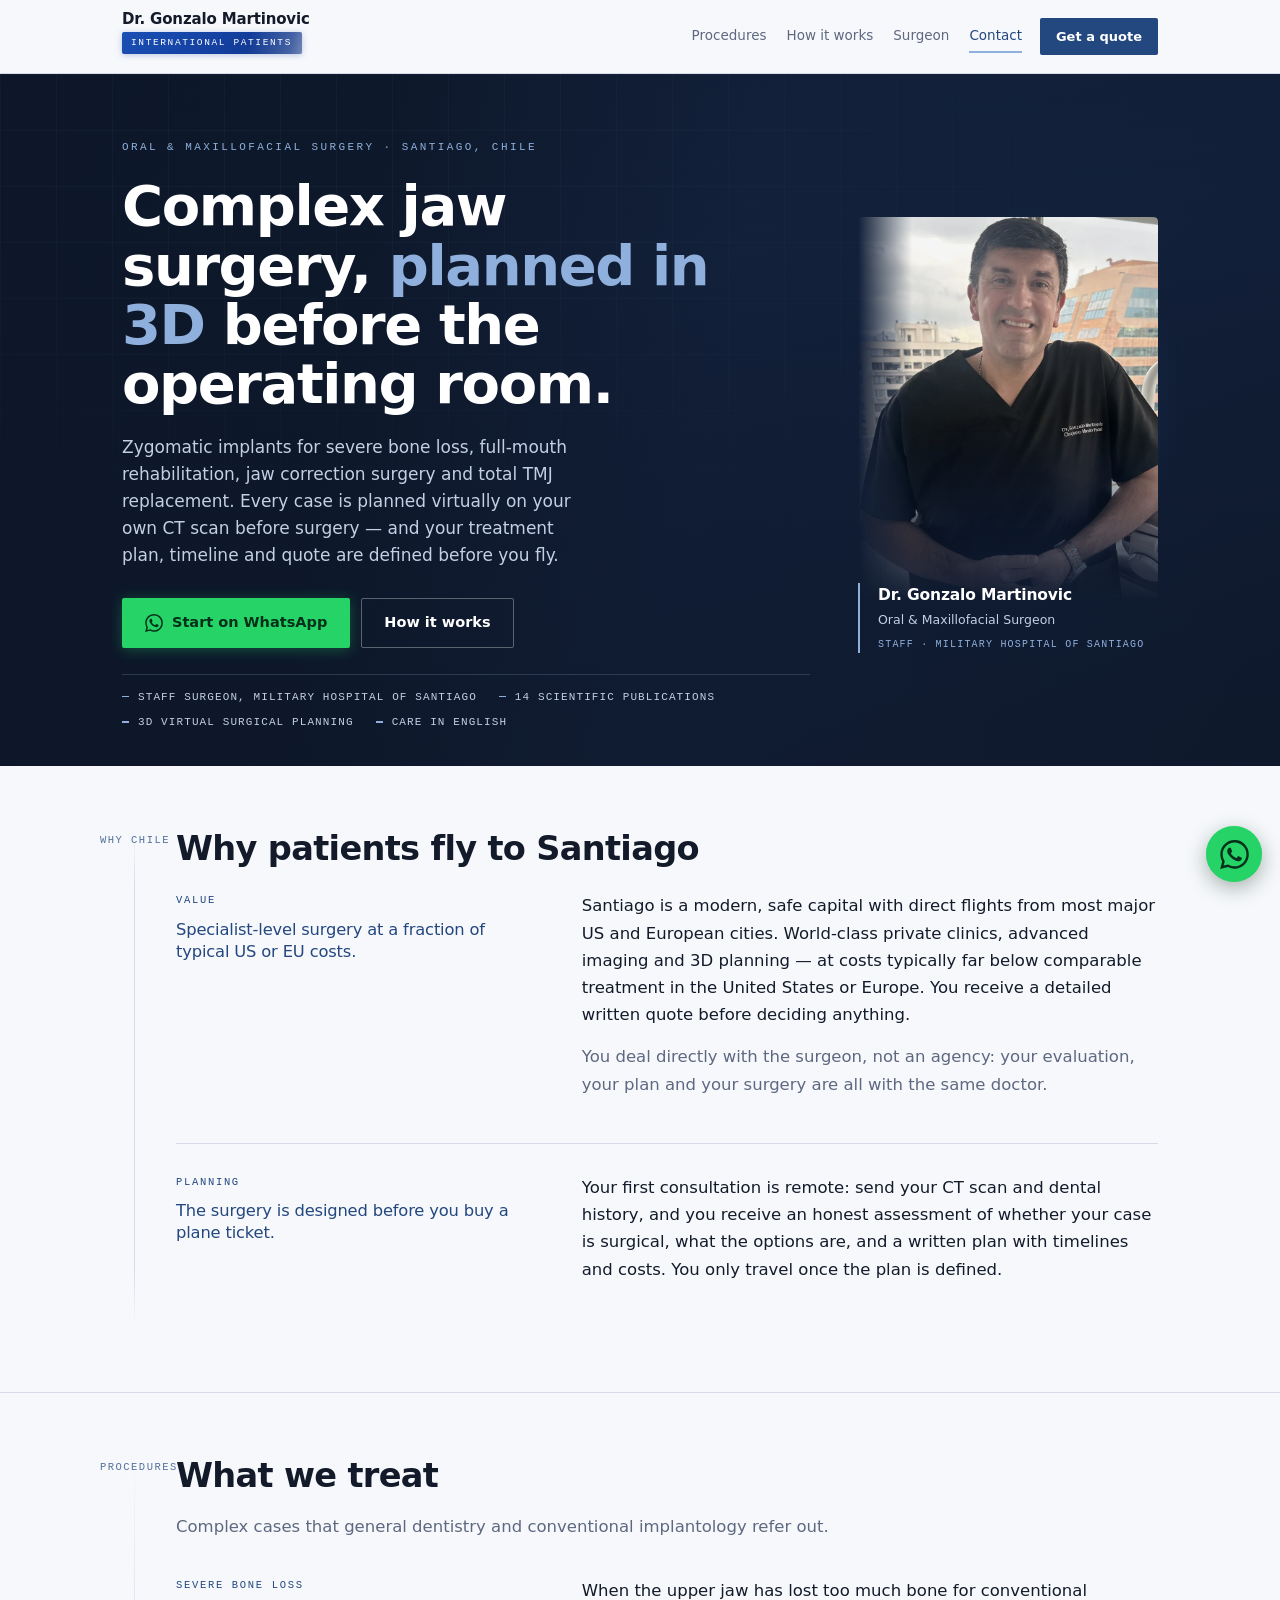
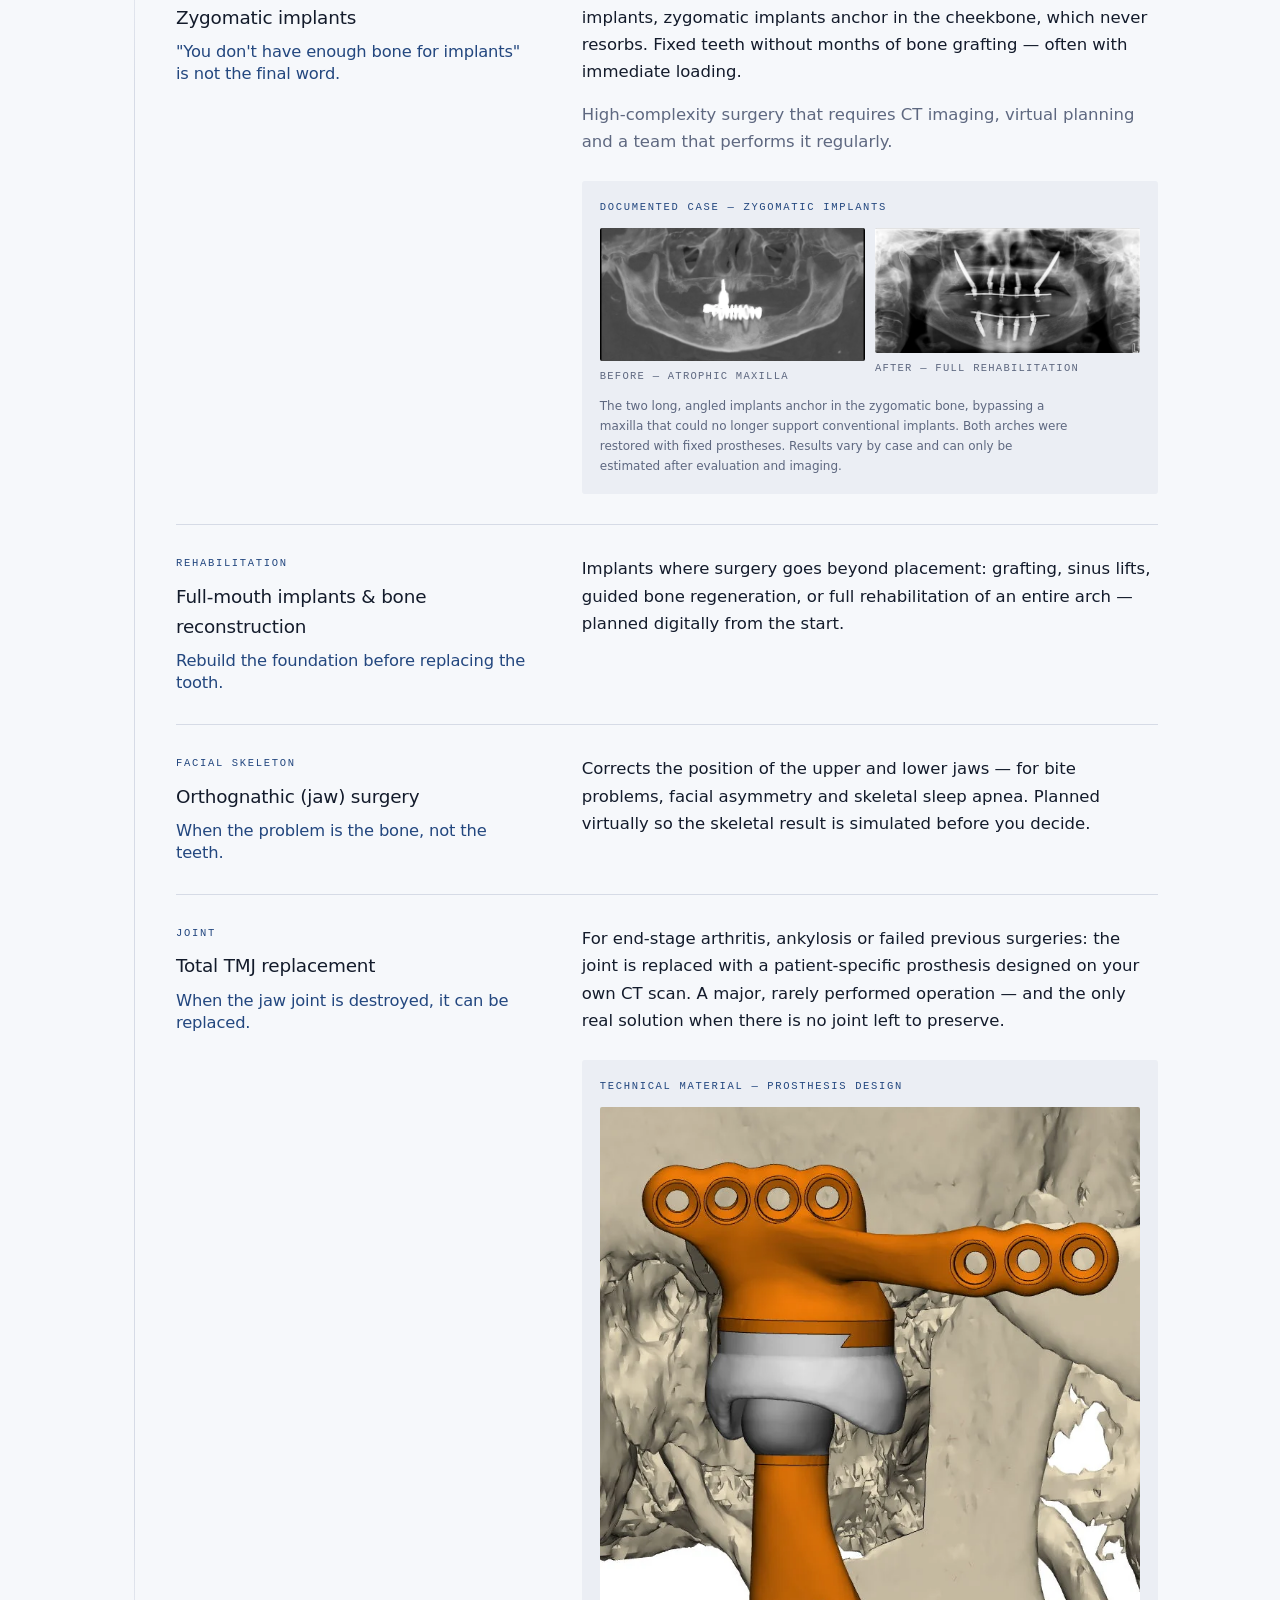
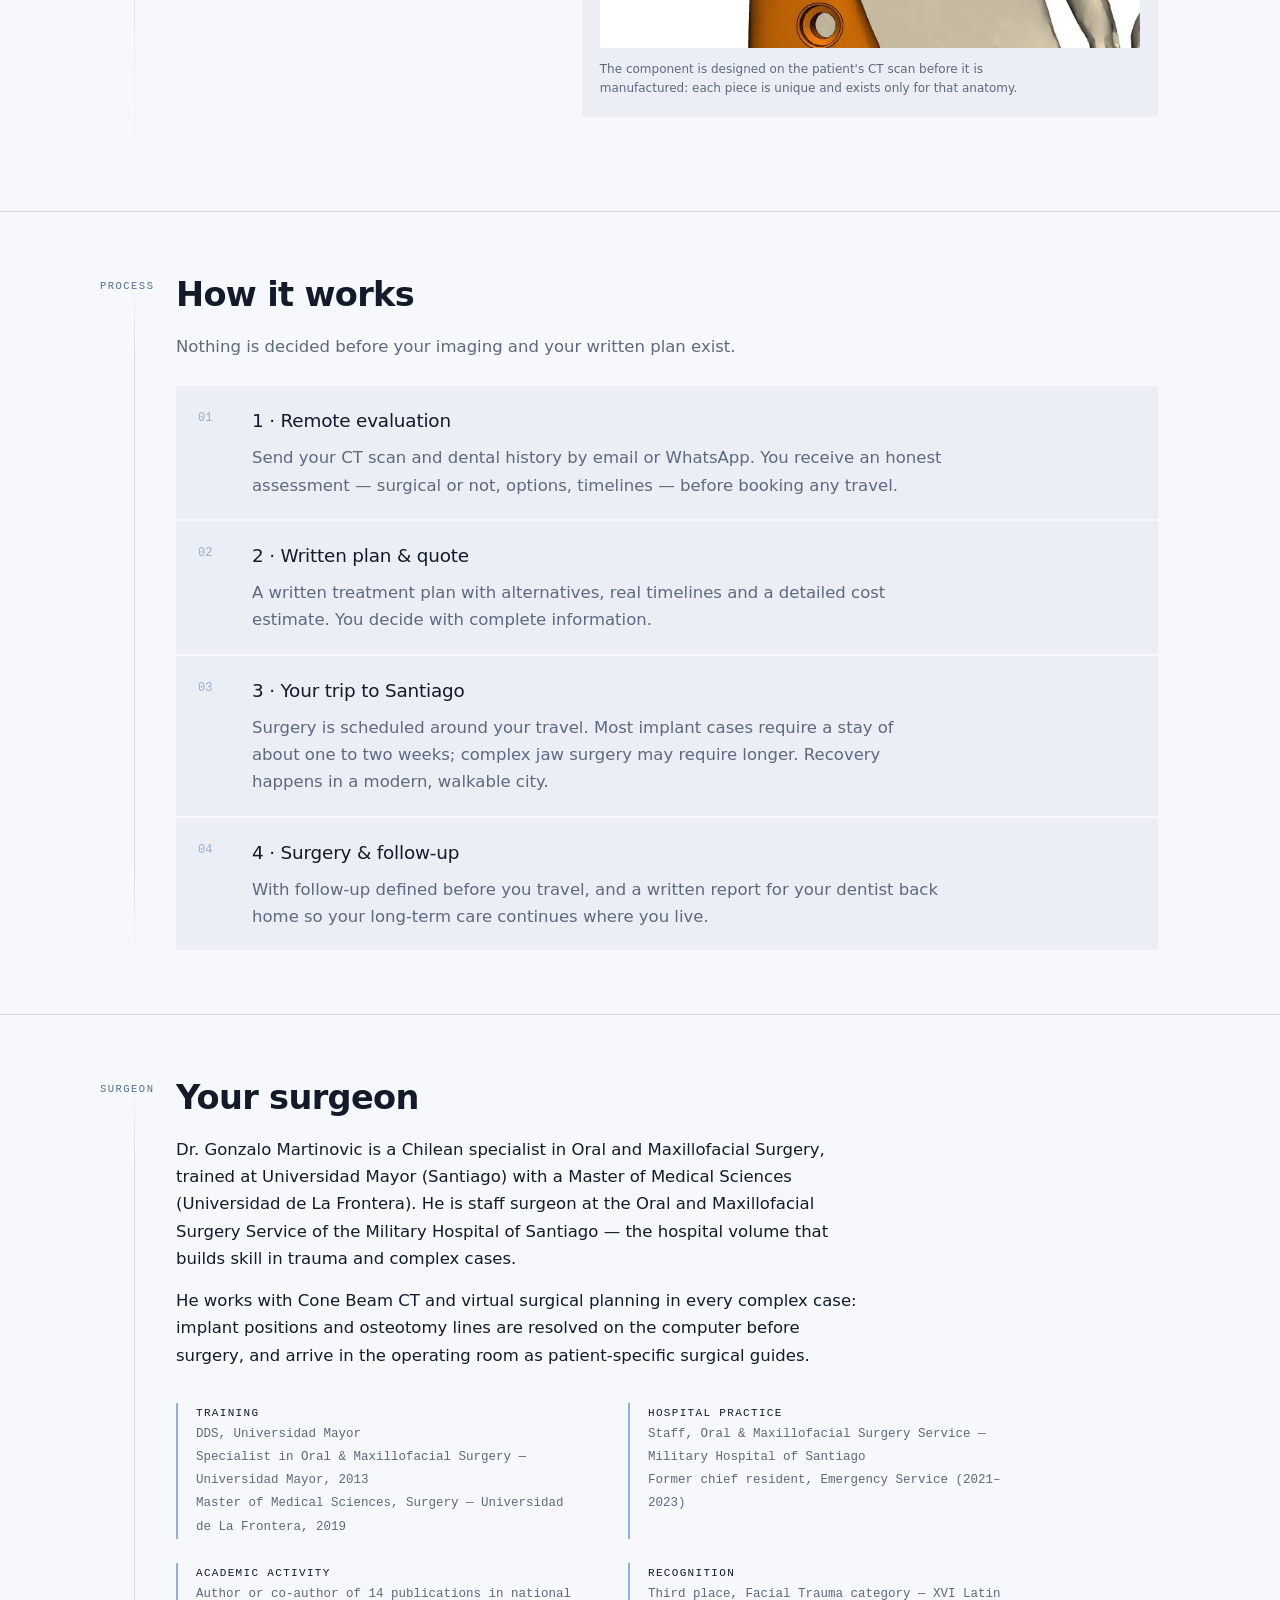
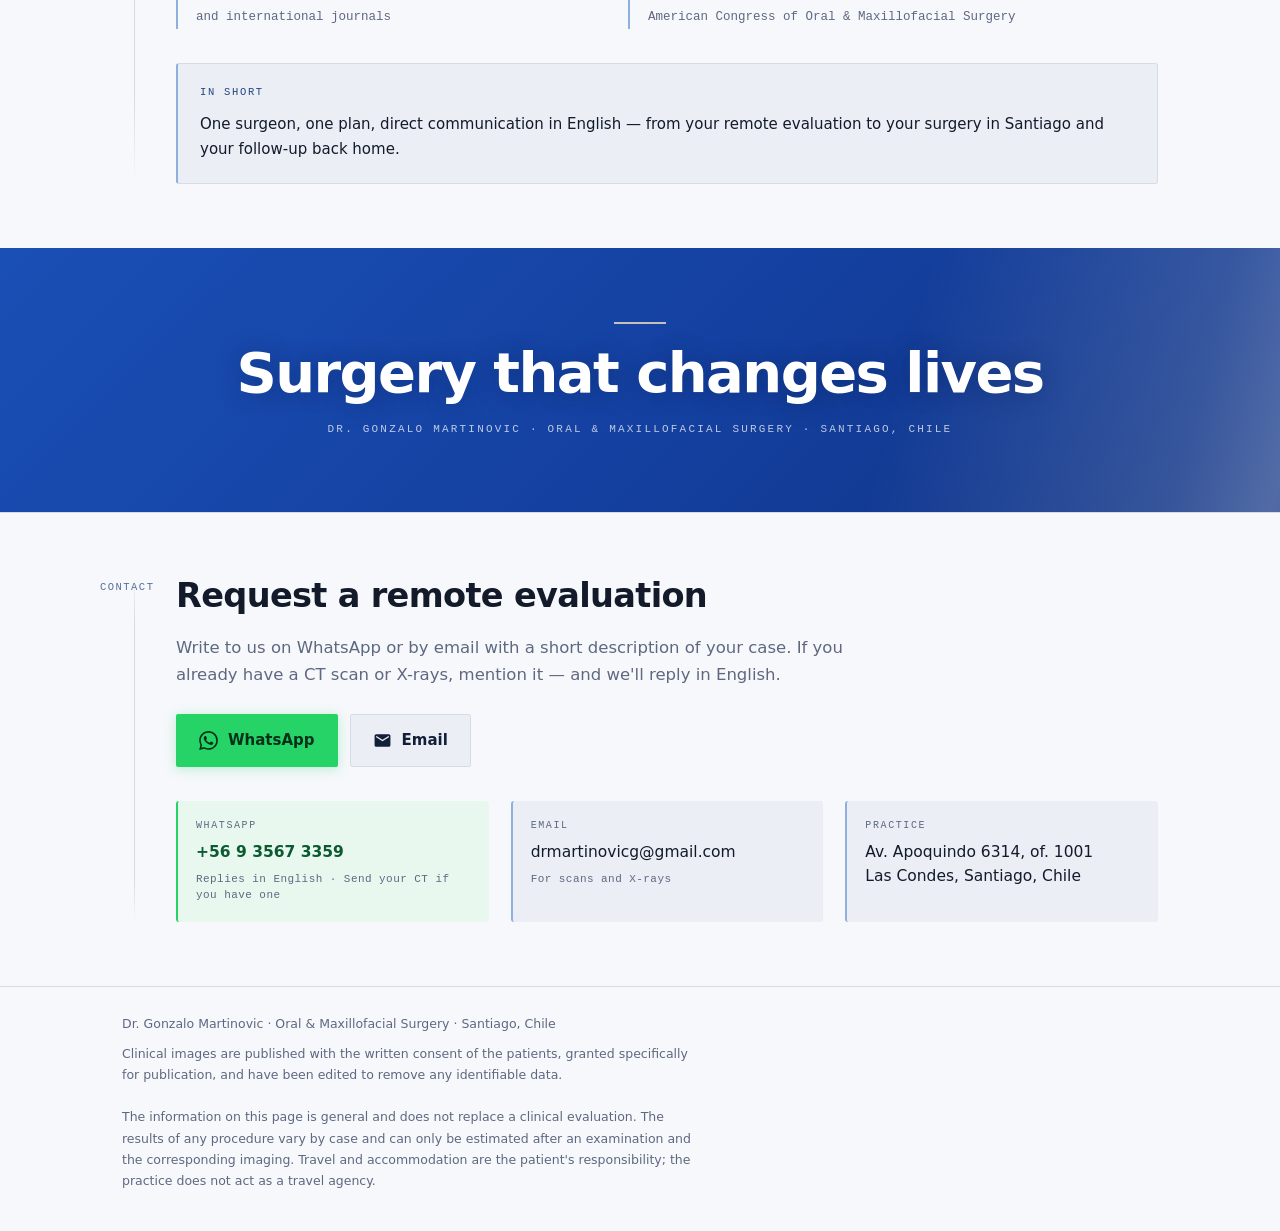
==== en/index.html @ 03c3b099 "Landing en inglés para pacientes internacionales: /en/ (turismo odontológico)" ====
<!DOCTYPE html>
<html lang="en">
<head>
<meta charset="utf-8">
<meta name="viewport" content="width=device-width, initial-scale=1, viewport-fit=cover">
<link rel="canonical" href="https://drmartinovic.cl/en/">
<link rel="alternate" hreflang="es" href="https://drmartinovic.cl/">
<link rel="alternate" hreflang="en" href="https://drmartinovic.cl/en/">
<title>Dr. Gonzalo Martinovic — Maxillofacial Surgery for International Patients | Santiago, Chile</title>
<meta name="description" content="Zygomatic implants, full-mouth rehabilitation, orthognathic surgery and TMJ replacement in Santiago, Chile. 3D virtual surgical planning, English-speaking care, written quote before you travel.">
<meta property="og:type" content="website">
<meta property="og:url" content="https://drmartinovic.cl/en/">
<meta property="og:title" content="Maxillofacial Surgery in Santiago, Chile — for International Patients">
<meta property="og:description" content="Zygomatic implants and complex jaw surgery, planned in 3D before the operating room. Remote evaluation before you travel.">
<meta property="og:image" content="https://drmartinovic.cl/retrato-v3.webp">
<meta name="theme-color" content="#121F38">
<link rel="preload" as="font" type="font/woff2" href="/fonts/IBMPlexSans-400.woff2" crossorigin>
<link rel="preload" as="font" type="font/woff2" href="/fonts/SpaceGrotesk-700.woff2" crossorigin>
<link rel="stylesheet" href="/fonts/fonts.css">
<link rel="preload" as="image" href="/retrato-hero.webp" fetchpriority="high"><style>
:root{
  --profundo:#121F38;
  --azul:#23477F;
  --acero:#8FB0DC;
  --hueso:#D8CFC0;
  --radiografia:#EBEEF4;
  --papel:#F6F8FB;
  --tinta:#131B2B;
  --gris:#5E6880;
  --linea:#D6DBE6;

  --display:'Space Grotesk',system-ui,sans-serif;
  --texto:'IBM Plex Sans',system-ui,sans-serif;
  --dato:'IBM Plex Mono',ui-monospace,monospace;

  --rail:76px;
}

*{box-sizing:border-box}
html,body{overflow-x:hidden;max-width:100%}
html{scroll-behavior:smooth}
body{
  margin:0;background:var(--papel);color:var(--tinta);
  font-family:var(--texto);font-size:16.5px;line-height:1.65;
  -webkit-font-smoothing:antialiased;
}
a{color:inherit}
img,svg{display:block;max-width:100%}

.envoltura{max-width:1080px;margin:0 auto;padding:0 22px}

/* destinos de ancla: que la barra sticky no tape los títulos */
section[id],article[id]{scroll-margin-top:78px}

/* enlace para saltar al contenido (teclado y lectores de pantalla) */
.salta{
  position:absolute;left:16px;top:-60px;z-index:100;
  background:var(--profundo);color:#fff;text-decoration:none;
  font-size:13.5px;font-weight:600;padding:10px 18px;border-radius:2px;
  transition:top .15s ease;
}
.salta:focus{top:12px}

/* ---------- riel de medición: la regla del corte tomográfico ---------- */
.riel{position:relative;padding-left:var(--rail)}
.riel::before{
  content:"";position:absolute;left:34px;top:0;bottom:0;width:1px;
  background:linear-gradient(to bottom,transparent,var(--linea) 12%,var(--linea) 88%,transparent);
}
.marca{
  position:absolute;left:0;top:2px;width:var(--rail);
  font-family:var(--dato);font-size:10.5px;letter-spacing:.14em;
  color:#54719B;text-transform:uppercase;
}
@media(max-width:760px){
  :root{--rail:0px}
  .riel{padding-left:0}
  .riel::before{display:none}
  .envoltura{padding:0 20px}
  .marca{position:static;width:auto;display:block;margin-bottom:10px;color:var(--azul)}
}

/* ---------- navegación ---------- */
.nav{
  position:sticky;top:0;z-index:50;background:rgba(246,248,251,.93);
  backdrop-filter:blur(8px);border-bottom:1px solid var(--linea);
}
.nav-in{display:flex;align-items:center;justify-content:space-between;gap:16px;
  max-width:1080px;margin:0 auto;padding:11px 22px}
.nav-marca{font-family:var(--display);font-weight:700;font-size:15px;letter-spacing:-.01em;line-height:1.15}
.nav-lema{
  display:inline-block;position:relative;overflow:hidden;isolation:isolate;
  font-family:var(--dato);font-size:9.5px;letter-spacing:.17em;font-weight:500;
  text-transform:uppercase;color:#fff;margin-top:4px;
  padding:3px 10px 3px 9px;border-radius:2px;
  background:linear-gradient(135deg,#1A4FB5 0%,#1440A0 55%,#0F3282 100%);
  box-shadow:0 1px 6px rgba(20,64,160,.28);
}
.nav-lema::after{
  content:"";position:absolute;inset:0;pointer-events:none;
  background:linear-gradient(105deg,
    transparent 38%,
    rgba(255,255,255,.22) 47%,
    rgba(255,255,255,.42) 50%,
    rgba(255,255,255,.22) 53%,
    transparent 62%);
  background-size:260% 100%;background-position:180% 0;
  animation:destello 7.5s ease-in-out 1.4s infinite;
}
@media(prefers-reduced-motion:reduce){.nav-lema::after{animation:none;opacity:.3}}
.nav-links{display:flex;gap:20px;font-size:13.5px;color:var(--gris)}
.nav-links a{text-decoration:none;padding:4px 0;border-bottom:2px solid transparent}
.nav-links a:hover{color:var(--azul)}
.nav-links a.activo{color:var(--azul);border-bottom-color:var(--acero);font-weight:500}
.nav-cta{
  display:inline-block;font-size:13px;font-weight:600;text-decoration:none;
  padding:8px 16px;border-radius:2px;background:var(--azul);color:#fff;
  transition:background .15s ease;white-space:nowrap;
}
.nav-cta:hover{background:var(--profundo)}
.nav-derecha{display:flex;align-items:center;gap:18px}
.nav-toggle{
  display:none;align-items:center;justify-content:center;
  width:42px;height:42px;border:1px solid var(--linea);border-radius:3px;
  background:transparent;cursor:pointer;color:var(--tinta);
}
.nav-toggle svg{width:20px;height:20px;stroke:currentColor;stroke-width:2;fill:none;stroke-linecap:round}
.nav-toggle .ico-cerrar{display:none}
.nav-toggle[aria-expanded="true"] .ico-abrir{display:none}
.nav-toggle[aria-expanded="true"] .ico-cerrar{display:block}
.nav-movil{
  display:none;flex-direction:column;gap:2px;
  border-top:1px solid var(--linea);background:var(--papel);
  padding:10px 22px 16px;
}
.nav-movil a{
  text-decoration:none;color:var(--tinta);font-size:15px;font-weight:500;
  padding:11px 4px;border-bottom:1px solid var(--linea);
}
.nav-movil a:last-of-type{border-bottom:0}
.nav-movil a:hover{color:var(--azul)}
.nav-movil .nav-cta-movil{
  margin-top:10px;text-align:center;background:#25D366;color:#06301A;
  font-weight:600;padding:12px;border-radius:2px;
}
@media(max-width:760px){
  .nav-links,.nav-cta{display:none}
  .nav-toggle{display:inline-flex}
  .nav-movil.abierto{display:flex}
}

/* ---------- portada ---------- */
.portada{
  position:relative;overflow:hidden;color:#fff;
  background:linear-gradient(168deg,#16294A 0%,#121F38 46%,#0D1729 100%);
}
/* fotografía de pabellón: el trabajo real, al fondo */
.portada-foto{
  position:absolute;inset:0;pointer-events:none;
  background-image:url('pabellon-lampara.webp');
  background-size:cover;background-position:62% 22%;
  opacity:.78;
  -webkit-mask-image:linear-gradient(105deg,transparent 6%,rgba(0,0,0,.55) 34%,#000 62%);
          mask-image:linear-gradient(105deg,transparent 6%,rgba(0,0,0,.55) 34%,#000 62%);
}
/* velo de profundidad: asegura contraste del texto sobre la foto */
.portada-velo{
  position:absolute;inset:0;pointer-events:none;
  background:
    linear-gradient(100deg,#0D1729 0%,rgba(13,23,41,.90) 28%,rgba(18,31,56,.52) 55%,rgba(18,31,56,.18) 100%),
    linear-gradient(to bottom,rgba(13,23,41,.35) 0%,transparent 26%,rgba(13,23,41,.55) 100%);
}
/* retícula de medición: la grilla del corte tomográfico */
.portada::before{
  content:"";position:absolute;inset:0;pointer-events:none;z-index:1;
  background-image:
    linear-gradient(rgba(143,176,220,.05) 1px,transparent 1px),
    linear-gradient(90deg,rgba(143,176,220,.05) 1px,transparent 1px);
  background-size:56px 56px;
  -webkit-mask-image:radial-gradient(115% 85% at 24% 14%,#000 0%,transparent 70%);
          mask-image:radial-gradient(115% 85% at 24% 14%,#000 0%,transparent 70%);
}
@media(max-width:860px){
  .portada-foto{background-position:60% 16%;opacity:.55;
    -webkit-mask-image:linear-gradient(to bottom,transparent 0%,rgba(0,0,0,.6) 42%,#000 100%);
            mask-image:linear-gradient(to bottom,transparent 0%,rgba(0,0,0,.6) 42%,#000 100%)}
  .portada-velo{background:
    linear-gradient(to bottom,#0D1729 0%,rgba(13,23,41,.9) 34%,rgba(18,31,56,.72) 100%)}
  .portada::before{background-size:42px 42px}
}
.portada-in{position:relative;z-index:2;max-width:1080px;margin:0 auto;padding:64px 22px 34px}
@media(max-width:860px){.portada-in{padding:44px 22px 28px}}
.portada-grid{display:grid;grid-template-columns:minmax(0,1fr) 300px;gap:48px;align-items:center}
@media(max-width:860px){.portada-grid{grid-template-columns:1fr;gap:30px}}
.portada h1{max-width:16ch}
.bajada{max-width:50ch}

/* tarjeta del médico en el hero: la confianza va arriba */
.hero-ficha{margin:0;max-width:300px;width:100%;justify-self:end;position:relative}
.hero-ficha::before{
  content:"";position:absolute;inset:-30px -40px -10px -40px;z-index:-1;
  background:radial-gradient(55% 55% at 55% 45%,rgba(35,71,127,.5),transparent 75%);
}
.hero-ficha img{
  width:100%;height:auto;display:block;border-radius:4px 4px 0 0;
  filter:saturate(.88) contrast(1.02) brightness(.96);
  -webkit-mask-image:
    linear-gradient(to bottom,#000 52%,transparent 96%),
    linear-gradient(to right,transparent 0%,#000 18%);
          mask-image:
    linear-gradient(to bottom,#000 52%,transparent 96%),
    linear-gradient(to right,transparent 0%,#000 18%);
  -webkit-mask-composite:source-in;
          mask-composite:intersect;
}
@media(max-width:860px){
  .hero-ficha::before{inset:-20px -20px -8px -20px}
}
.hero-ficha figcaption{
  position:relative;margin-top:-34px;padding:0 4px 0 18px;
  border-left:2px solid var(--acero);
}
.hero-ficha-nombre{font-family:var(--display);font-weight:700;font-size:15.5px;letter-spacing:-.01em}
.hero-ficha-cargo{font-size:12.5px;color:#C3CFE4;margin-top:2px;line-height:1.45}
.hero-ficha-hosp{
  font-family:var(--dato);font-size:10px;letter-spacing:.12em;text-transform:uppercase;
  color:var(--acero);margin-top:8px;line-height:1.6;
}
@media(max-width:860px){
  .hero-ficha{justify-self:start;max-width:250px}
}

/* tira de confianza: credenciales visibles sin scroll */
.confianza{
  display:flex;flex-wrap:wrap;gap:8px 22px;margin:26px 0 0;padding:14px 0 0;
  border-top:1px solid rgba(143,176,220,.22);list-style:none;
}
.confianza li{
  position:relative;padding-left:16px;
  font-family:var(--dato);font-size:11px;letter-spacing:.1em;text-transform:uppercase;
  color:#C3CFE4;line-height:1.6;
}
.confianza li::before{
  content:"";position:absolute;left:0;top:7px;width:7px;height:1.5px;background:var(--acero);
}
@media(max-width:560px){.confianza{gap:6px 18px}.confianza li{font-size:10px}}

.indice{display:grid;grid-template-columns:repeat(3,1fr);gap:10px;margin-top:44px}
.indice a{
  position:relative;display:block;padding:18px 16px 16px;text-decoration:none;
  background:rgba(13,23,41,.42);backdrop-filter:blur(3px);border:1px solid rgba(143,176,220,.2);
  border-radius:3px;overflow:hidden;isolation:isolate;
  color:#C3CFE4;font-size:14px;line-height:1.35;
  transition:transform .16s ease,border-color .16s ease,background .16s ease,color .16s ease;
}
.indice a::before{
  content:"";position:absolute;left:0;top:0;height:2px;width:26px;
  background:var(--acero);transition:width .24s ease;
}
.indice a:hover{
  transform:translateY(-2px);border-color:rgba(143,176,220,.55);
  background:rgba(35,71,127,.42);color:#fff;
  box-shadow:0 6px 22px rgba(8,18,38,.35);
}
.indice a:hover::before{width:100%}
.indice-num{
  display:block;font-family:var(--dato);font-size:10.5px;letter-spacing:.16em;
  color:var(--acero);margin-bottom:26px;
}
.indice-fantasma{
  position:absolute;right:10px;top:2px;z-index:-1;
  font-family:var(--display);font-weight:700;font-size:64px;line-height:1;
  color:rgba(143,176,220,.10);letter-spacing:-.04em;pointer-events:none;
  transition:color .16s ease;
}
.indice a:hover .indice-fantasma{color:rgba(143,176,220,.17)}
.indice-nombre{display:block;font-weight:500;padding-right:14px}
.indice-flecha{
  position:absolute;right:14px;bottom:13px;font-family:var(--dato);
  color:var(--acero);opacity:0;transform:translateX(-5px);
  transition:opacity .16s ease,transform .16s ease;
}
.indice a:hover .indice-flecha{opacity:1;transform:none}
@media(hover:none){.indice-flecha{opacity:.55;transform:none}}
@media(prefers-reduced-motion:reduce){
  .indice a,.indice a::before,.indice-flecha{transition:none}
  .indice a:hover{transform:none}
}
@media(max-width:860px){.indice{grid-template-columns:1fr 1fr;margin-top:38px}}
@media(max-width:460px){
  .indice{grid-template-columns:1fr 1fr;gap:8px}
  .indice a{padding:14px 12px 13px;font-size:12.5px}
  .indice-num{margin-bottom:18px}
  .indice-fantasma{font-size:46px;right:8px}
}
.cejilla{
  font-family:var(--dato);font-size:11px;letter-spacing:.22em;
  color:var(--acero);text-transform:uppercase;margin-bottom:20px;
}
.portada h1{
  font-family:var(--display);font-weight:700;
  font-size:clamp(2.05rem,5.4vw,3.5rem);line-height:1.06;
  letter-spacing:-.025em;margin:0 0 20px;
}
.portada h1 em{font-style:normal;color:var(--acero)}
.bajada{font-size:17px;line-height:1.6;color:#C3CFE4;max-width:44ch;margin:0 0 28px}
.acciones{display:flex;gap:11px;flex-wrap:wrap}

.btn{
  display:inline-block;font-family:var(--texto);font-size:14.5px;font-weight:600;
  padding:12px 22px;border-radius:2px;text-decoration:none;
  border:1px solid transparent;transition:transform .12s ease,background .15s ease;
}
.btn:active{transform:translateY(1px)}
.btn-a{background:var(--acero);color:var(--profundo)}
.btn-a:hover{background:#AAC5E8}
.btn-b{border-color:rgba(255,255,255,.32);color:#fff}
.btn-b:hover{background:rgba(255,255,255,.08)}
.btn-wa{
  display:inline-flex;align-items:center;gap:9px;
  background:#25D366;color:#06301A;
  box-shadow:0 2px 14px rgba(37,211,102,.3);
}
.btn-wa:hover{background:#2EEA76}
.btn-wa svg{width:18px;height:18px;fill:currentColor;flex:none}

@media(prefers-reduced-motion:reduce){html{scroll-behavior:auto}}

/* ---------- secciones ---------- */
.seccion{padding:64px 0;border-top:1px solid var(--linea)}
.seccion:first-of-type{border-top:0}
@media(max-width:760px){.seccion{padding:44px 0}}

h2{
  font-family:var(--display);font-weight:700;
  font-size:clamp(1.5rem,3.4vw,2.1rem);line-height:1.15;
  letter-spacing:-.02em;margin:0 0 18px;
}
h3{font-family:var(--display);font-weight:500;font-size:1.15rem;
  letter-spacing:-.01em;margin:0 0 8px}
p{margin:0 0 15px;max-width:66ch}
.gris{color:var(--gris)}

/* ---------- quién ---------- */
.perfil{display:grid;grid-template-columns:300px minmax(0,1fr);gap:38px;align-items:start}
.perfil-sin-foto{grid-template-columns:minmax(0,1fr);max-width:860px}
.retrato{margin:0;max-width:300px;width:100%}
@media(max-width:760px){
  .perfil{grid-template-columns:1fr;gap:24px}
  .retrato{max-width:250px;margin-inline:auto}
}
.credenciales{
  border-left:2px solid var(--acero);padding-left:18px;margin-top:26px;
  font-family:var(--dato);font-size:12.5px;line-height:1.85;color:var(--gris);
}
/* sin retrato al lado, las credenciales usan el ancho en dos columnas */
.perfil-sin-foto .credenciales{
  border-left:0;padding-left:0;margin-top:34px;
  display:grid;grid-template-columns:1fr 1fr;gap:24px 44px;
}
.perfil-sin-foto .cred-grupo{
  border-left:2px solid var(--acero);padding-left:18px;
}
.perfil-sin-foto .credenciales b{margin-top:0}
@media(max-width:760px){
  .perfil-sin-foto .credenciales{grid-template-columns:1fr}
}
.credenciales b{display:block;color:var(--tinta);font-weight:500;font-size:11px;
  letter-spacing:.12em;text-transform:uppercase;margin-top:14px}
.credenciales b:first-child{margin-top:0}

.retrato{position:relative}
.retrato img{width:100%;height:auto;display:block;border-radius:0}
.banda-foto{margin:0 0 26px}
.banda-foto img{width:100%;height:auto;border-radius:2px;display:block;
  filter:saturate(.92) contrast(1.03)}

/* ---------- ámbitos ---------- */
.ambito{
  border-top:1px solid var(--linea);padding:30px 0;
  display:grid;grid-template-columns:1fr 1.55fr;gap:34px;
}
.ambito:first-of-type{border-top:0;padding-top:6px}
@media(max-width:860px){.ambito{grid-template-columns:1fr;gap:14px}}
.ambito-clave{
  font-family:var(--dato);font-size:10.5px;letter-spacing:.16em;
  text-transform:uppercase;color:var(--azul);margin-bottom:9px;
}
.indicacion{
  font-family:var(--dato);font-size:12.5px;line-height:1.7;color:var(--gris);
  background:var(--radiografia);border-radius:2px;padding:11px 13px;margin-top:14px;
}
.indicacion span{color:var(--azul)}
.consultar{list-style:none;padding:0;margin:16px 0 0}
.consultar li{
  position:relative;padding-left:20px;margin-bottom:7px;
  font-size:15px;line-height:1.55;
}
.consultar li::before{
  content:"";position:absolute;left:2px;top:9px;
  width:7px;height:1.5px;background:var(--acero);
}

/* ---------- casos clínicos ---------- */
.caso{margin:26px 0 0;padding:18px;background:var(--radiografia);border-radius:3px}
.caso img{width:100%;height:auto;display:block;border-radius:2px}
.caso-tit{
  font-family:var(--dato);font-size:10.5px;letter-spacing:.16em;
  text-transform:uppercase;color:var(--azul);margin-bottom:12px;
}
.caso-par{display:grid;grid-template-columns:1fr 1fr;gap:10px}
@media(max-width:560px){.caso-par{grid-template-columns:1fr}}
.caso-et{
  display:block;font-family:var(--dato);font-size:10.5px;letter-spacing:.12em;
  text-transform:uppercase;color:var(--gris);margin-top:7px;
}
.caso-rx{margin-top:10px}
.caso-pie{font-size:12px;line-height:1.65;color:var(--gris);margin:12px 0 0;max-width:62ch}
.caso-video{position:relative}
.caso-video video{width:100%;max-width:520px;height:auto;display:block;
  border-radius:2px;background:#000;margin-inline:auto;cursor:pointer}
.caso-oscuro{background:rgba(255,255,255,.07);margin:24px 0}
.caso-oscuro .caso-pie{color:#B7C6DD}

/* ---------- proceso ---------- */
.pasos{counter-reset:paso;display:grid;gap:2px;margin-top:6px}
.paso{
  background:var(--radiografia);padding:20px 22px;position:relative;
  display:grid;grid-template-columns:38px 1fr;gap:16px;align-items:start;
}
.paso::before{
  counter-increment:paso;content:counter(paso,decimal-leading-zero);
  font-family:var(--dato);font-size:12px;color:var(--acero);padding-top:3px;
}

/* ---------- colegas ---------- */
.colegas{background:var(--profundo);color:#fff}
.colegas h2{color:#fff}
.colegas p{color:#C3CFE4}
.colegas .marca{color:var(--acero)}
.colegas .riel::before{background:linear-gradient(to bottom,transparent,rgba(143,176,220,.3) 12%,rgba(143,176,220,.3) 88%,transparent)}
.compromiso{
  border-left:2px solid var(--acero);padding:4px 0 4px 18px;margin:22px 0 0;
  font-size:16.5px;color:#fff;max-width:60ch;
}

/* ---------- lema: el momento de marca ---------- */
.lema{
  position:relative;overflow:hidden;isolation:isolate;
  background:linear-gradient(135deg,#1A4FB5 0%,#1440A0 55%,#0F3282 100%);
  color:#fff;padding:74px 0;text-align:center;
}
.lema-brillo{
  position:absolute;inset:0;z-index:-1;pointer-events:none;
  background:linear-gradient(105deg,
    transparent 38%,
    rgba(255,255,255,.16) 47%,
    rgba(255,255,255,.28) 50%,
    rgba(255,255,255,.16) 53%,
    transparent 62%);
  background-size:260% 100%;background-position:180% 0;
  animation:destello 7.5s ease-in-out 1.4s infinite;
}
@keyframes destello{
  0%{background-position:180% 0}
  38%,100%{background-position:-90% 0}
}
.lema-regla{
  display:block;width:52px;height:2px;background:var(--hueso);
  margin:0 auto 20px;opacity:.9;
}
.lema-texto{
  font-family:var(--display);font-weight:700;
  font-size:clamp(1.9rem,6vw,3.5rem);line-height:1.04;
  letter-spacing:-.028em;margin:0;max-width:none;
  text-shadow:0 1px 24px rgba(8,26,66,.32);
}
.lema-pie{
  font-family:var(--dato);font-size:11px;letter-spacing:.2em;
  text-transform:uppercase;color:rgba(255,255,255,.72);
  margin:18px 0 0;max-width:none;
}
@media(max-width:560px){
  .lema{padding:52px 0}
}
@media(prefers-reduced-motion:reduce){.lema-brillo{animation:none;opacity:.35}}

/* ---------- contacto: acciones con color de canal ---------- */
.contacto-grid{display:grid;grid-template-columns:repeat(auto-fit,minmax(215px,1fr));gap:22px;margin-top:8px}
.dato{
  position:relative;background:var(--radiografia);border-radius:3px;
  padding:17px 18px 16px;border-left:2px solid var(--acero);
  transition:border-color .15s ease,background .15s ease,transform .12s ease;
}
.dato:hover{border-left-color:var(--azul);background:#E3E8F1;transform:translateY(-1px)}
.dato-et{font-family:var(--dato);font-size:10px;letter-spacing:.16em;
  text-transform:uppercase;color:var(--gris);margin-bottom:7px}
.dato a{
  font-size:15.5px;text-decoration:none;color:var(--tinta);font-weight:500;
  line-height:1.5;display:inline-block;
}
.dato a:hover{color:var(--azul)}
.dato-nota{
  display:block;font-family:var(--dato);font-size:11px;letter-spacing:.04em;
  color:var(--gris);margin-top:6px;font-weight:400;
}
.dato-wa{border-left-color:#25D366;background:#E9F8EF}
.dato-wa:hover{border-left-color:#1FBE5B;background:#DDF3E5}
.dato-wa a{color:#0B5A31;font-weight:600}
.dato-wa a:hover{color:#06301A}

.canales{display:flex;gap:12px;flex-wrap:wrap;margin:26px 0 34px}
.canal{
  display:inline-flex;align-items:center;gap:10px;
  font-family:var(--texto);font-size:15px;font-weight:600;
  padding:13px 22px;border-radius:2px;text-decoration:none;
  border:1px solid transparent;
  transition:transform .12s ease,background .15s ease,box-shadow .15s ease;
}
.canal svg{width:19px;height:19px;flex:none;fill:currentColor}
.canal:active{transform:translateY(1px)}
.canal-wa{background:#25D366;color:#06301A;box-shadow:0 2px 12px rgba(37,211,102,.28);
  animation:destelloVerde 4.2s ease-in-out 3s infinite}
.canal-wa:hover{animation:none}
@keyframes destelloVerde{
  0%,72%,100%{box-shadow:0 2px 12px rgba(37,211,102,.28)}
  80%{box-shadow:0 2px 12px rgba(37,211,102,.28), 0 0 20px 4px rgba(37,211,102,.5)}
  88%{box-shadow:0 2px 12px rgba(37,211,102,.28)}
}
@media(prefers-reduced-motion:reduce){.canal-wa{animation:none}}
.canal-wa:hover{background:#1FBE5B;box-shadow:0 4px 18px rgba(37,211,102,.38)}
.canal-tel{background:var(--profundo);color:#fff}
.canal-tel:hover{background:var(--azul)}
/* ---------- contacto: mapa ---------- */
.mapa{margin-top:28px;border-radius:14px;overflow:hidden;border:1px solid rgba(0,0,0,.08)}
.mapa iframe{height:520px}
@media (max-width:640px){ .mapa{margin-top:20px} .mapa iframe{height:440px} }
.canal-mail{background:var(--radiografia);color:var(--profundo);border-color:var(--linea)}
.canal-mail:hover{background:var(--acero);border-color:var(--acero);color:var(--profundo)}
@media(max-width:560px){
  .canales{flex-direction:column;gap:10px}
  .canal{justify-content:center;width:100%}
}

/* botón flotante de WhatsApp */
.wa-flota{
  position:fixed;right:18px;bottom:18px;z-index:80;
  display:flex;align-items:center;justify-content:center;
  width:56px;height:56px;border-radius:50%;
  background:#25D366;color:#06301A;text-decoration:none;
  box-shadow:0 6px 20px rgba(8,40,22,.34);
  transition:transform .16s ease,box-shadow .16s ease;
}
.wa-flota svg{width:29px;height:29px;fill:currentColor}
.wa-flota{animation:latido 6s ease-in-out 2s infinite}
.wa-flota:hover{transform:scale(1.06);box-shadow:0 8px 26px rgba(8,40,22,.44);animation:none}
.wa-flota-txt{display:none}
@keyframes latido{
  0%,84%,100%{transform:scale(1);
    box-shadow:0 6px 20px rgba(8,40,22,.34);
    background:#25D366}
  90%{transform:scale(1.09);
    box-shadow:0 8px 26px rgba(8,40,22,.42), 0 0 20px 5px rgba(37,211,102,.45);
    background:#2EEA76}
  96%{transform:scale(1);
    box-shadow:0 6px 20px rgba(8,40,22,.34);
    background:#25D366}
}
.wa-flota::after{
  content:"";position:absolute;inset:0;border-radius:50%;
  border:2px solid rgba(37,211,102,.55);
  animation:pulso 6s ease-out 2s infinite;
}
@keyframes pulso{
  0%,84%{transform:scale(1);opacity:0}
  88%{opacity:.6}
  100%{transform:scale(1.45);opacity:0}
}
@media(prefers-reduced-motion:reduce){
  .wa-flota::after{animation:none;opacity:0}
  .wa-flota{animation:none}
}
/* en móvil: barra inferior persistente con texto, no solo un ícono */
@media(max-width:560px){
  .wa-flota{
    left:14px;right:14px;bottom:12px;width:auto;height:auto;
    border-radius:3px;padding:13px 18px;gap:10px;
    font-size:15px;font-weight:600;
  }
  .wa-flota svg{width:22px;height:22px}
  .wa-flota-txt{display:inline}
  .wa-flota::after{border-radius:3px}
  body{padding-bottom:64px}
}

.pie{
  border-top:1px solid var(--linea);padding:26px 0 40px;
  font-size:12.5px;line-height:1.7;color:var(--gris);
}

/* ---------- bloque de resumen citable ---------- */
.respuesta{
  margin-top:34px;background:rgba(255,255,255,.06);
  border:1px solid rgba(143,176,220,.28);border-radius:3px;
  padding:20px 22px;max-width:760px;
}
.respuesta-et{
  font-family:var(--dato);font-size:10.5px;letter-spacing:.16em;
  text-transform:uppercase;color:var(--acero);margin-bottom:10px;
}
.respuesta p{margin:0;font-size:15px;line-height:1.7;color:#DDE6F2;max-width:none}
/* variante sobre fondo claro (sección Quién) */
.respuesta-clara{
  background:var(--radiografia);border-color:var(--linea);
  border-left:2px solid var(--acero);max-width:none;
}
.respuesta-clara .respuesta-et{color:var(--azul)}
.respuesta-clara p{color:var(--tinta)}

.ambito-gancho{
  font-family:var(--display);font-weight:500;font-size:1.02rem;line-height:1.35;
  letter-spacing:-.01em;color:var(--azul);margin:8px 0 0;max-width:34ch;
}
@media(max-width:860px){.ambito-gancho{font-size:.98rem;margin-bottom:14px}}

/* ---------- guías: banda de acceso destacado ---------- */
.guias{background:var(--profundo);padding:0 0 54px;border:0}
.guias-in{max-width:1080px;margin:0 auto;padding:0 22px}
.guias-et{
  font-family:var(--dato);font-size:11px;letter-spacing:.22em;
  text-transform:uppercase;color:var(--acero);margin:0 0 16px;
}
.guias-par{display:grid;grid-template-columns:1fr 1fr;gap:12px}
@media(max-width:760px){.guias-par{grid-template-columns:1fr}}
.guia{
  position:relative;overflow:hidden;isolation:isolate;display:block;
  padding:22px 24px;border-radius:3px;text-decoration:none;color:#fff;
  background:linear-gradient(135deg,#1A4FB5 0%,#1440A0 55%,#0F3282 100%);
  box-shadow:0 2px 14px rgba(20,64,160,.3);
  transition:transform .14s ease,box-shadow .16s ease;
}
.guia::after{
  content:"";position:absolute;inset:0;pointer-events:none;
  background:linear-gradient(105deg,
    transparent 38%,rgba(255,255,255,.18) 47%,rgba(255,255,255,.34) 50%,
    rgba(255,255,255,.18) 53%,transparent 62%);
  background-size:260% 100%;background-position:180% 0;
  animation:destello 7.5s ease-in-out 1.4s infinite;
}
.guia:nth-child(2)::after{animation-delay:2s}
.guia:nth-child(3)::after{animation-delay:4s}
.guia:nth-child(4)::after{animation-delay:6s}
.guia:hover{transform:translateY(-2px);box-shadow:0 6px 24px rgba(20,64,160,.44)}
.guia-tit{
  display:block;font-family:var(--display);font-weight:700;font-size:1.16rem;
  letter-spacing:-.015em;margin-bottom:5px;
}
.guia-sub{display:block;font-size:14px;line-height:1.45;color:rgba(255,255,255,.82)}
.guia-flecha{
  position:absolute;right:20px;top:50%;transform:translateY(-50%);
  font-family:var(--dato);font-size:17px;color:rgba(255,255,255,.85);
}
@media(prefers-reduced-motion:reduce){
  .guia::after{animation:none;opacity:.25}
  .guia:hover{transform:none}
}

/* ---------- pestaña lateral flotante ---------- */
.guias-lat{
  position:fixed;left:0;top:50%;transform:translateY(-50%);z-index:70;
  display:flex;flex-direction:column;gap:6px;
}
.lat{
  position:relative;overflow:hidden;isolation:isolate;
  writing-mode:vertical-rl;text-orientation:mixed;
  padding:16px 9px;border-radius:0 3px 3px 0;text-decoration:none;color:#fff;
  font-family:var(--texto);font-size:12.5px;font-weight:600;letter-spacing:.04em;
  background:linear-gradient(135deg,#1A4FB5 0%,#1440A0 55%,#0F3282 100%);
  box-shadow:2px 2px 12px rgba(8,26,66,.34);
  transition:padding-right .16s ease;
}
.lat::after{
  content:"";position:absolute;inset:0;pointer-events:none;
  background:linear-gradient(105deg,
    transparent 38%,rgba(255,255,255,.2) 47%,rgba(255,255,255,.38) 50%,
    rgba(255,255,255,.2) 53%,transparent 62%);
  background-size:100% 260%;background-position:0 180%;
  animation:destelloVert 6.5s ease-in-out 2s infinite;
}
.lat:nth-child(2)::after{animation-delay:3.2s}
.lat:hover{padding-right:14px}
@keyframes destelloVert{
  0%{background-position:0 180%}
  40%,100%{background-position:0 -90%}
}
@media(prefers-reduced-motion:reduce){.lat::after{animation:none;opacity:.25}}
@media(max-width:1180px){.guias-lat{display:none}}

/* ---------- botón a página de servicio ---------- */
.btn-pagina{
  position:relative;overflow:hidden;isolation:isolate;
  display:inline-block;margin-top:20px;
  font-family:var(--texto);font-size:14.5px;font-weight:600;
  padding:13px 24px;border-radius:2px;text-decoration:none;
  background:var(--azul);color:#fff;
  box-shadow:0 1px 8px rgba(35,71,127,.25);
  transition:transform .12s ease,background .15s ease;
}
.btn-pagina::after{
  content:"";position:absolute;inset:0;pointer-events:none;
  background:linear-gradient(105deg,
    transparent 38%,rgba(255,255,255,.2) 47%,rgba(255,255,255,.38) 50%,
    rgba(255,255,255,.2) 53%,transparent 62%);
  background-size:260% 100%;background-position:180% 0;
  animation:destello 7.5s ease-in-out 2.2s infinite;
}
@media(prefers-reduced-motion:reduce){.btn-pagina::after{animation:none;opacity:.2}}
.btn-pagina:hover{background:var(--profundo)}
.btn-pagina:active{transform:translateY(1px)}
@media(max-width:560px){.btn-pagina{display:block;text-align:center}}

/* ---------- publicaciones ---------- */
.pub-metricas{display:flex;gap:34px;flex-wrap:wrap;margin:6px 0 24px}
.pub-n{font-family:var(--display);font-weight:700;font-size:2rem;line-height:1;color:var(--profundo)}
.pub-et{font-family:var(--dato);font-size:10.5px;letter-spacing:.14em;
  text-transform:uppercase;color:var(--gris);margin-top:6px}
.pubs{list-style:none;padding:0;margin:14px 0 0;max-width:72ch}
.pubs li{
  border-left:2px solid var(--acero);padding:2px 0 2px 16px;margin-bottom:14px;
  font-size:14.5px;line-height:1.6;color:var(--gris);
}
.pubs li b{color:var(--tinta);font-weight:500}
.pubs li a{color:var(--azul);text-decoration:none}
.pubs li a:hover{text-decoration:underline}

:focus-visible{outline:2px solid var(--acero);outline-offset:3px}
</style></head>
<body>

<a class="salta" href="#contenido">Skip to main content</a>

<nav class="nav" aria-label="Main navigation">
  <div class="nav-in">
    <div class="nav-firma">
      <div class="nav-marca">Dr. Gonzalo Martinovic</div>
      <div class="nav-lema">International patients</div>
    </div>
    <div class="nav-derecha">
      <div class="nav-links">
        <a href="#procedures">Procedures</a>
        <a href="#process">How it works</a>
        <a href="#doctor">Surgeon</a>
        <a href="#contact">Contact</a>
      </div>
      <a class="nav-cta" href="#contact">Get a quote</a>
      <button class="nav-toggle" type="button" aria-expanded="false" aria-controls="nav-movil" aria-label="Open menu">
        <svg class="ico-abrir" viewBox="0 0 24 24" aria-hidden="true"><path d="M3 6h18M3 12h18M3 18h18"/></svg>
        <svg class="ico-cerrar" viewBox="0 0 24 24" aria-hidden="true"><path d="M6 6l12 12M18 6L6 18"/></svg>
      </button>
    </div>
  </div>
  <div class="nav-movil" id="nav-movil">
    <a href="#procedures">Procedures</a>
    <a href="#process">How it works</a>
    <a href="#doctor">Surgeon</a>
    <a href="#contact">Contact</a>
    <a class="nav-cta-movil" onclick="convWhatsApp()" href="https://wa.me/56935673359?text=Hello%20Dr.%20Martinovic%2C%20I%27m%20interested%20in%20a%20remote%20evaluation%20for%20dental%20treatment%20in%20Santiago." target="_blank" rel="noopener">WhatsApp us</a>
  </div>
</nav>

<header class="portada">
  <div class="portada-foto" aria-hidden="true"></div>
  <div class="portada-velo" aria-hidden="true"></div>
  <div class="portada-in">
    <div class="portada-grid">
      <div>
        <div class="cejilla">Oral &amp; maxillofacial surgery · Santiago, Chile</div>
        <h1>Complex jaw surgery, <em>planned in 3D</em> before the operating room.</h1>
        <p class="bajada">
          Zygomatic implants for severe bone loss, full-mouth rehabilitation,
          jaw correction surgery and total TMJ replacement. Every case is
          planned virtually on your own CT scan before surgery — and your
          treatment plan, timeline and quote are defined before you fly.
        </p>
        <div class="acciones">
          <a class="btn btn-wa" onclick="convWhatsApp()" href="https://wa.me/56935673359?text=Hello%20Dr.%20Martinovic%2C%20I%27m%20interested%20in%20a%20remote%20evaluation%20for%20dental%20treatment%20in%20Santiago." target="_blank" rel="noopener"><svg viewBox="0 0 24 24" aria-hidden="true"><path d="M17.47 14.38c-.3-.15-1.76-.87-2.03-.97-.27-.1-.47-.15-.67.15-.2.3-.77.97-.94 1.17-.17.2-.35.22-.65.07-.3-.15-1.26-.46-2.4-1.48-.89-.79-1.49-1.77-1.66-2.07-.17-.3-.02-.46.13-.61.13-.13.3-.35.45-.52.15-.17.2-.3.3-.5.1-.2.05-.37-.02-.52-.07-.15-.67-1.61-.92-2.21-.24-.58-.49-.5-.67-.51h-.57c-.2 0-.52.07-.79.37-.27.3-1.04 1.02-1.04 2.48s1.06 2.88 1.21 3.08c.15.2 2.09 3.2 5.07 4.49.71.3 1.26.49 1.69.63.71.22 1.36.19 1.87.12.57-.09 1.76-.72 2-1.41.25-.7.25-1.29.17-1.41-.07-.13-.27-.2-.57-.35zM12.05 21.8h-.01a9.8 9.8 0 0 1-4.99-1.37l-.36-.21-3.71.97.99-3.62-.23-.37a9.79 9.79 0 0 1-1.5-5.23c0-5.41 4.4-9.81 9.82-9.81 2.62 0 5.08 1.02 6.93 2.88a9.74 9.74 0 0 1 2.87 6.94c0 5.41-4.4 9.82-9.81 9.82zM20.52 3.45A11.7 11.7 0 0 0 12.05 0C5.55 0 .26 5.29.26 11.79c0 2.08.54 4.11 1.58 5.9L.16 24l6.45-1.69a11.75 11.75 0 0 0 5.43 1.38h.01c6.5 0 11.79-5.29 11.79-11.79 0-3.15-1.23-6.11-3.46-8.34z"/></svg>Start on WhatsApp</a>
          <a class="btn btn-b" href="#process">How it works</a>
        </div>
        <ul class="confianza">
          <li>Staff surgeon, Military Hospital of Santiago</li>
          <li>14 scientific publications</li>
          <li>3D virtual surgical planning</li>
          <li>Care in English</li>
        </ul>
      </div>
      <figure class="hero-ficha">
        <img src="/retrato-hero.webp" width="690" height="920" fetchpriority="high" decoding="async"
             alt="Dr. Gonzalo Martinovic, oral and maxillofacial surgeon, in his practice">
        <figcaption>
          <div class="hero-ficha-nombre">Dr. Gonzalo Martinovic</div>
          <div class="hero-ficha-cargo">Oral &amp; Maxillofacial Surgeon</div>
          <div class="hero-ficha-hosp">Staff · Military Hospital of Santiago</div>
        </figcaption>
      </figure>
    </div>
  </div>
</header>

<main id="contenido">

<section class="seccion">
  <div class="envoltura riel">
    <span class="marca">Why Chile</span>
    <h2>Why patients fly to Santiago</h2>
    <div class="ambito">
      <div>
        <div class="ambito-clave">Value</div>
        <p class="ambito-gancho">Specialist-level surgery at a fraction of typical US or EU costs.</p>
      </div>
      <div>
        <p>
          Santiago is a modern, safe capital with direct flights from most major
          US and European cities. World-class private clinics, advanced imaging
          and 3D planning — at costs typically far below comparable treatment
          in the United States or Europe. You receive a detailed written quote
          before deciding anything.
        </p>
        <p class="gris">
          You deal directly with the surgeon, not an agency: your evaluation,
          your plan and your surgery are all with the same doctor.
        </p>
      </div>
    </div>
    <div class="ambito">
      <div>
        <div class="ambito-clave">Planning</div>
        <p class="ambito-gancho">The surgery is designed before you buy a plane ticket.</p>
      </div>
      <div>
        <p>
          Your first consultation is remote: send your CT scan and dental
          history, and you receive an honest assessment of whether your case is
          surgical, what the options are, and a written plan with timelines and
          costs. You only travel once the plan is defined.
        </p>
      </div>
    </div>
  </div>
</section>

<section class="seccion" id="procedures">
  <div class="envoltura riel">
    <span class="marca">Procedures</span>
    <h2>What we treat</h2>
    <p class="gris" style="margin-bottom:30px">
      Complex cases that general dentistry and conventional implantology refer out.
    </p>

    <article class="ambito">
      <div>
        <div class="ambito-clave">Severe bone loss</div>
        <h3>Zygomatic implants</h3>
        <p class="ambito-gancho">"You don't have enough bone for implants" is not the final word.</p>
      </div>
      <div>
        <p>
          When the upper jaw has lost too much bone for conventional implants,
          zygomatic implants anchor in the cheekbone, which never resorbs. Fixed
          teeth without months of bone grafting — often with immediate loading.
        </p>
        <p class="gris">
          High-complexity surgery that requires CT imaging, virtual planning and
          a team that performs it regularly.
        </p>
        <figure class="caso">
          <figcaption class="caso-tit">Documented case — zygomatic implants</figcaption>
          <div class="caso-par">
            <div>
              <img src="/img/caso-cigomaticos-antes.webp" width="1100" height="550" loading="lazy" decoding="async"
                   alt="Severely atrophic upper jaw before treatment">
              <span class="caso-et">Before — atrophic maxilla</span>
            </div>
            <div>
              <img src="/img/caso-cigomaticos-despues.webp" width="1100" height="516" loading="lazy" decoding="async"
                   alt="Zygomatic implants with fixed full-arch rehabilitation">
              <span class="caso-et">After — full rehabilitation</span>
            </div>
          </div>
          <p class="caso-pie">
            The two long, angled implants anchor in the zygomatic bone, bypassing
            a maxilla that could no longer support conventional implants. Both
            arches were restored with fixed prostheses. Results vary by case and
            can only be estimated after evaluation and imaging.
          </p>
        </figure>
      </div>
    </article>

    <article class="ambito">
      <div>
        <div class="ambito-clave">Rehabilitation</div>
        <h3>Full-mouth implants &amp; bone reconstruction</h3>
        <p class="ambito-gancho">Rebuild the foundation before replacing the tooth.</p>
      </div>
      <div>
        <p>
          Implants where surgery goes beyond placement: grafting, sinus lifts,
          guided bone regeneration, or full rehabilitation of an entire arch —
          planned digitally from the start.
        </p>
      </div>
    </article>

    <article class="ambito">
      <div>
        <div class="ambito-clave">Facial skeleton</div>
        <h3>Orthognathic (jaw) surgery</h3>
        <p class="ambito-gancho">When the problem is the bone, not the teeth.</p>
      </div>
      <div>
        <p>
          Corrects the position of the upper and lower jaws — for bite problems,
          facial asymmetry and skeletal sleep apnea. Planned virtually so the
          skeletal result is simulated before you decide.
        </p>
      </div>
    </article>

    <article class="ambito">
      <div>
        <div class="ambito-clave">Joint</div>
        <h3>Total TMJ replacement</h3>
        <p class="ambito-gancho">When the jaw joint is destroyed, it can be replaced.</p>
      </div>
      <div>
        <p>
          For end-stage arthritis, ankylosis or failed previous surgeries: the
          joint is replaced with a patient-specific prosthesis designed on your
          own CT scan. A major, rarely performed operation — and the only real
          solution when there is no joint left to preserve.
        </p>
        <figure class="caso">
          <figcaption class="caso-tit">Technical material — prosthesis design</figcaption>
          <img src="/img/componente-atm.webp" width="750" height="750" loading="lazy" decoding="async"
               alt="Three-dimensional design of a custom temporomandibular joint prosthesis on the patient's bone model">
          <p class="caso-pie">
            The component is designed on the patient's CT scan before it is
            manufactured: each piece is unique and exists only for that anatomy.
          </p>
        </figure>
      </div>
    </article>
  </div>
</section>

<section class="seccion" id="process">
  <div class="envoltura riel">
    <span class="marca">Process</span>
    <h2>How it works</h2>
    <p class="gris" style="margin-bottom:26px">
      Nothing is decided before your imaging and your written plan exist.
    </p>
    <div class="pasos">
      <div class="paso">
        <div>
          <h3>1 · Remote evaluation</h3>
          <p class="gris" style="margin:0">
            Send your CT scan and dental history by email or WhatsApp. You
            receive an honest assessment — surgical or not, options, timelines —
            before booking any travel.
          </p>
        </div>
      </div>
      <div class="paso">
        <div>
          <h3>2 · Written plan &amp; quote</h3>
          <p class="gris" style="margin:0">
            A written treatment plan with alternatives, real timelines and a
            detailed cost estimate. You decide with complete information.
          </p>
        </div>
      </div>
      <div class="paso">
        <div>
          <h3>3 · Your trip to Santiago</h3>
          <p class="gris" style="margin:0">
            Surgery is scheduled around your travel. Most implant cases require
            a stay of about one to two weeks; complex jaw surgery may require
            longer. Recovery happens in a modern, walkable city.
          </p>
        </div>
      </div>
      <div class="paso">
        <div>
          <h3>4 · Surgery &amp; follow-up</h3>
          <p class="gris" style="margin:0">
            With follow-up defined before you travel, and a written report for
            your dentist back home so your long-term care continues where you live.
          </p>
        </div>
      </div>
    </div>
  </div>
</section>

<section class="seccion" id="doctor">
  <div class="envoltura riel">
    <span class="marca">Surgeon</span>
    <h2>Your surgeon</h2>
    <div class="perfil perfil-sin-foto">
      <div>
        <p>
          Dr. Gonzalo Martinovic is a Chilean specialist in Oral and
          Maxillofacial Surgery, trained at Universidad Mayor (Santiago) with a
          Master of Medical Sciences (Universidad de La Frontera). He is staff
          surgeon at the Oral and Maxillofacial Surgery Service of the Military
          Hospital of Santiago — the hospital volume that builds skill in
          trauma and complex cases.
        </p>
        <p>
          He works with Cone Beam CT and virtual surgical planning in every
          complex case: implant positions and osteotomy lines are resolved on
          the computer before surgery, and arrive in the operating room as
          patient-specific surgical guides.
        </p>
        <div class="credenciales">
          <div class="cred-grupo">
            <b>Training</b>
            DDS, Universidad Mayor<br>
            Specialist in Oral &amp; Maxillofacial Surgery — Universidad Mayor, 2013<br>
            Master of Medical Sciences, Surgery — Universidad de La Frontera, 2019
          </div>
          <div class="cred-grupo">
            <b>Hospital practice</b>
            Staff, Oral &amp; Maxillofacial Surgery Service — Military Hospital of Santiago<br>
            Former chief resident, Emergency Service (2021–2023)
          </div>
          <div class="cred-grupo">
            <b>Academic activity</b>
            Author or co-author of 14 publications in national and international journals
          </div>
          <div class="cred-grupo">
            <b>Recognition</b>
            Third place, Facial Trauma category — XVI Latin American Congress of Oral &amp; Maxillofacial Surgery
          </div>
        </div>
      </div>
    </div>
    <div class="respuesta respuesta-clara">
      <div class="respuesta-et">In short</div>
      <p>
        One surgeon, one plan, direct communication in English — from your
        remote evaluation to your surgery in Santiago and your follow-up back
        home.
      </p>
    </div>
  </div>
</section>

<section class="lema">
  <div class="lema-brillo" aria-hidden="true"></div>
  <div class="envoltura lema-in">
    <span class="lema-regla" aria-hidden="true"></span>
    <p class="lema-texto">Surgery that changes lives</p>
    <p class="lema-pie">Dr. Gonzalo Martinovic · Oral &amp; Maxillofacial Surgery · Santiago, Chile</p>
  </div>
</section>

<section class="seccion" id="contact">
  <div class="envoltura riel">
    <span class="marca">Contact</span>
    <h2>Request a remote evaluation</h2>
    <p class="gris">
      Write to us on WhatsApp or by email with a short description of your case.
      If you already have a CT scan or X-rays, mention it — and we'll reply in English.
    </p>
    <div class="canales">
      <a class="canal canal-wa" onclick="convWhatsApp()" href="https://wa.me/56935673359?text=Hello%20Dr.%20Martinovic%2C%20I%27m%20interested%20in%20a%20remote%20evaluation%20for%20dental%20treatment%20in%20Santiago." target="_blank" rel="noopener"><svg viewBox="0 0 24 24" aria-hidden="true"><path d="M17.47 14.38c-.3-.15-1.76-.87-2.03-.97-.27-.1-.47-.15-.67.15-.2.3-.77.97-.94 1.17-.17.2-.35.22-.65.07-.3-.15-1.26-.46-2.4-1.48-.89-.79-1.49-1.77-1.66-2.07-.17-.3-.02-.46.13-.61.13-.13.3-.35.45-.52.15-.17.2-.3.3-.5.1-.2.05-.37-.02-.52-.07-.15-.67-1.61-.92-2.21-.24-.58-.49-.5-.67-.51h-.57c-.2 0-.52.07-.79.37-.27.3-1.04 1.02-1.04 2.48s1.06 2.88 1.21 3.08c.15.2 2.09 3.2 5.07 4.49.71.3 1.26.49 1.69.63.71.22 1.36.19 1.87.12.57-.09 1.76-.72 2-1.41.25-.7.25-1.29.17-1.41-.07-.13-.27-.2-.57-.35zM12.05 21.8h-.01a9.8 9.8 0 0 1-4.99-1.37l-.36-.21-3.71.97.99-3.62-.23-.37a9.79 9.79 0 0 1-1.5-5.23c0-5.41 4.4-9.81 9.82-9.81 2.62 0 5.08 1.02 6.93 2.88a9.74 9.74 0 0 1 2.87 6.94c0 5.41-4.4 9.82-9.81 9.82zM20.52 3.45A11.7 11.7 0 0 0 12.05 0C5.55 0 .26 5.29.26 11.79c0 2.08.54 4.11 1.58 5.9L.16 24l6.45-1.69a11.75 11.75 0 0 0 5.43 1.38h.01c6.5 0 11.79-5.29 11.79-11.79 0-3.15-1.23-6.11-3.46-8.34z"/></svg>WhatsApp</a>
      <a class="canal canal-mail" href="mailto:drmartinovicg@gmail.com?subject=International%20patient%20consultation"><svg viewBox="0 0 24 24" aria-hidden="true"><path d="M20 4H4c-1.1 0-2 .9-2 2v12c0 1.1.9 2 2 2h16c1.1 0 2-.9 2-2V6c0-1.1-.9-2-2-2zm0 4-8 5-8-5V6l8 5 8-5v2z"/></svg>Email</a>
    </div>
    <div class="contacto-grid">
      <div class="dato dato-wa">
        <div class="dato-et">WhatsApp</div>
        <a onclick="convWhatsApp()" href="https://wa.me/56935673359?text=Hello%20Dr.%20Martinovic%2C%20I%27m%20interested%20in%20a%20remote%20evaluation%20for%20dental%20treatment%20in%20Santiago." target="_blank" rel="noopener">+56 9 3567 3359<span class="dato-nota">Replies in English · Send your CT if you have one</span></a>
      </div>
      <div class="dato">
        <div class="dato-et">Email</div>
        <a href="mailto:drmartinovicg@gmail.com?subject=International%20patient%20consultation">drmartinovicg@gmail.com<span class="dato-nota">For scans and X-rays</span></a>
      </div>
      <div class="dato">
        <div class="dato-et">Practice</div>
        <a href="https://maps.google.com/?q=Av.+Apoquindo+6314,+Las+Condes,+Santiago" target="_blank" rel="noopener">Av. Apoquindo 6314, of. 1001<br>Las Condes, Santiago, Chile</a>
      </div>
    </div>
  </div>
</section>

</main>

<footer class="pie">
  <div class="envoltura">
    <p style="margin:0 0 8px">
      Dr. Gonzalo Martinovic · Oral &amp; Maxillofacial Surgery · Santiago, Chile
    </p>
    <p style="margin:0;max-width:72ch">
      Clinical images are published with the written consent of the patients,
      granted specifically for publication, and have been edited to remove any
      identifiable data.<br><br>
      The information on this page is general and does not replace a clinical
      evaluation. The results of any procedure vary by case and can only be
      estimated after an examination and the corresponding imaging. Travel and
      accommodation are the patient's responsibility; the practice does not act
      as a travel agency.
    </p>
  </div>
</footer>

<script type="application/ld+json">
{
  "@context":"https://schema.org",
  "@type":"Dentist",
  "name":"Dr. Gonzalo Martinovic — Oral & Maxillofacial Surgery",
  "url":"https://drmartinovic.cl/en/",
  "telephone":"+56935673359",
  "email":"drmartinovicg@gmail.com",
  "image":"https://drmartinovic.cl/retrato-v3.webp",
  "priceRange":"$$$",
  "description":"Oral and maxillofacial surgery in Santiago, Chile for international patients: zygomatic implants, full-mouth rehabilitation, orthognathic surgery and total TMJ replacement, with 3D virtual surgical planning.",
  "address":{
    "@type":"PostalAddress",
    "streetAddress":"Av. Apoquindo 6314, of. 1001",
    "addressLocality":"Las Condes",
    "addressRegion":"Región Metropolitana",
    "addressCountry":"CL"
  },
  "medicalSpecialty":"OralAndMaxillofacialSurgery",
  "availableLanguage":["es","en"]
}
</script>

<script async src="https://www.googletagmanager.com/gtag/js?id=AW-18343247822"></script>
<script>
  window.dataLayer = window.dataLayer || [];
  function gtag(){dataLayer.push(arguments);}
  gtag('js', new Date());
  gtag('config', 'AW-18343247822');
  gtag('config', 'G-L25Q2L8G50');
  function convWhatsApp(){
    gtag('event','contacto',{'metodo':'whatsapp','pagina':'en-international'});
    return true;
  }
</script>
<script>
(function(){
  var toggle = document.querySelector('.nav-toggle');
  var panel = document.getElementById('nav-movil');
  if(toggle && panel){
    var setEstado = function(abrir){
      toggle.setAttribute('aria-expanded', abrir ? 'true' : 'false');
      toggle.setAttribute('aria-label', abrir ? 'Close menu' : 'Open menu');
      panel.classList.toggle('abierto', abrir);
    };
    toggle.addEventListener('click', function(){
      setEstado(toggle.getAttribute('aria-expanded') !== 'true');
    });
    panel.addEventListener('click', function(e){
      if(e.target.closest('a')) setEstado(false);
    });
    document.addEventListener('keydown', function(e){
      if(e.key === 'Escape') setEstado(false);
    });
  }
  var enlaces = Array.prototype.slice.call(document.querySelectorAll('.nav-links a'));
  var mapa = {};
  enlaces.forEach(function(a){ mapa[a.getAttribute('href').slice(1)] = a; });
  var secciones = Object.keys(mapa).map(function(id){ return document.getElementById(id); }).filter(Boolean);
  if('IntersectionObserver' in window && secciones.length){
    var actual = null;
    var spy = new IntersectionObserver(function(es){
      es.forEach(function(e){
        if(e.isIntersecting && actual !== e.target.id){
          actual = e.target.id;
          enlaces.forEach(function(a){ a.classList.remove('activo'); a.removeAttribute('aria-current'); });
          var act = mapa[actual];
          if(act){ act.classList.add('activo'); act.setAttribute('aria-current','true'); }
        }
      });
    }, {rootMargin:'-30% 0px -55% 0px'});
    secciones.forEach(function(s){ spy.observe(s); });
  }
})();
</script>

<a class="wa-flota" onclick="convWhatsApp()" href="https://wa.me/56935673359?text=Hello%20Dr.%20Martinovic%2C%20I%27m%20interested%20in%20a%20remote%20evaluation%20for%20dental%20treatment%20in%20Santiago." aria-label="Write to us on WhatsApp" target="_blank" rel="noopener"><svg viewBox="0 0 24 24" aria-hidden="true"><path d="M17.47 14.38c-.3-.15-1.76-.87-2.03-.97-.27-.1-.47-.15-.67.15-.2.3-.77.97-.94 1.17-.17.2-.35.22-.65.07-.3-.15-1.26-.46-2.4-1.48-.89-.79-1.49-1.77-1.66-2.07-.17-.3-.02-.46.13-.61.13-.13.3-.35.45-.52.15-.17.2-.3.3-.5.1-.2.05-.37-.02-.52-.07-.15-.67-1.61-.92-2.21-.24-.58-.49-.5-.67-.51h-.57c-.2 0-.52.07-.79.37-.27.3-1.04 1.02-1.04 2.48s1.06 2.88 1.21 3.08c.15.2 2.09 3.2 5.07 4.49.71.3 1.26.49 1.69.63.71.22 1.36.19 1.87.12.57-.09 1.76-.72 2-1.41.25-.7.25-1.29.17-1.41-.07-.13-.27-.2-.57-.35zM12.05 21.8h-.01a9.8 9.8 0 0 1-4.99-1.37l-.36-.21-3.71.97.99-3.62-.23-.37a9.79 9.79 0 0 1-1.5-5.23c0-5.41 4.4-9.81 9.82-9.81 2.62 0 5.08 1.02 6.93 2.88a9.74 9.74 0 0 1 2.87 6.94c0 5.41-4.4 9.82-9.81 9.82zM20.52 3.45A11.7 11.7 0 0 0 12.05 0C5.55 0 .26 5.29.26 11.79c0 2.08.54 4.11 1.58 5.9L.16 24l6.45-1.69a11.75 11.75 0 0 0 5.43 1.38h.01c6.5 0 11.79-5.29 11.79-11.79 0-3.15-1.23-6.11-3.46-8.34z"/></svg><span class="wa-flota-txt">WhatsApp us</span></a>

</body>
</html>
---- fonts/fonts.css ----
@font-face {
  font-family: 'IBM Plex Mono';
  font-style: normal;
  font-weight: 400;
  font-display: swap;
  src: url(fonts/IBMPlexMono-400.woff2) format('woff2');
  unicode-range: U+0000-00FF, U+0131, U+0152-0153, U+02BB-02BC, U+02C6, U+02DA, U+02DC, U+0304, U+0308, U+0329, U+2000-206F, U+20AC, U+2122, U+2191, U+2193, U+2212, U+2215, U+FEFF, U+FFFD;
}
@font-face {
  font-family: 'IBM Plex Mono';
  font-style: normal;
  font-weight: 500;
  font-display: swap;
  src: url(fonts/IBMPlexMono-500.woff2) format('woff2');
  unicode-range: U+0000-00FF, U+0131, U+0152-0153, U+02BB-02BC, U+02C6, U+02DA, U+02DC, U+0304, U+0308, U+0329, U+2000-206F, U+20AC, U+2122, U+2191, U+2193, U+2212, U+2215, U+FEFF, U+FFFD;
}
@font-face {
  font-family: 'IBM Plex Sans';
  font-style: normal;
  font-weight: 400;
  font-stretch: 100%;
  font-display: swap;
  src: url(fonts/IBMPlexSans-400.woff2) format('woff2');
  unicode-range: U+0000-00FF, U+0131, U+0152-0153, U+02BB-02BC, U+02C6, U+02DA, U+02DC, U+0304, U+0308, U+0329, U+2000-206F, U+20AC, U+2122, U+2191, U+2193, U+2212, U+2215, U+FEFF, U+FFFD;
}
@font-face {
  font-family: 'IBM Plex Sans';
  font-style: normal;
  font-weight: 500;
  font-stretch: 100%;
  font-display: swap;
  src: url(fonts/IBMPlexSans-500.woff2) format('woff2');
  unicode-range: U+0000-00FF, U+0131, U+0152-0153, U+02BB-02BC, U+02C6, U+02DA, U+02DC, U+0304, U+0308, U+0329, U+2000-206F, U+20AC, U+2122, U+2191, U+2193, U+2212, U+2215, U+FEFF, U+FFFD;
}
@font-face {
  font-family: 'IBM Plex Sans';
  font-style: normal;
  font-weight: 600;
  font-stretch: 100%;
  font-display: swap;
  src: url(fonts/IBMPlexSans-600.woff2) format('woff2');
  unicode-range: U+0000-00FF, U+0131, U+0152-0153, U+02BB-02BC, U+02C6, U+02DA, U+02DC, U+0304, U+0308, U+0329, U+2000-206F, U+20AC, U+2122, U+2191, U+2193, U+2212, U+2215, U+FEFF, U+FFFD;
}
@font-face {
  font-family: 'Space Grotesk';
  font-style: normal;
  font-weight: 500;
  font-display: swap;
  src: url(fonts/SpaceGrotesk-500.woff2) format('woff2');
  unicode-range: U+0000-00FF, U+0131, U+0152-0153, U+02BB-02BC, U+02C6, U+02DA, U+02DC, U+0304, U+0308, U+0329, U+2000-206F, U+20AC, U+2122, U+2191, U+2193, U+2212, U+2215, U+FEFF, U+FFFD;
}
@font-face {
  font-family: 'Space Grotesk';
  font-style: normal;
  font-weight: 700;
  font-display: swap;
  src: url(fonts/SpaceGrotesk-700.woff2) format('woff2');
  unicode-range: U+0000-00FF, U+0131, U+0152-0153, U+02BB-02BC, U+02C6, U+02DA, U+02DC, U+0304, U+0308, U+0329, U+2000-206F, U+20AC, U+2122, U+2191, U+2193, U+2212, U+2215, U+FEFF, U+FFFD;
}
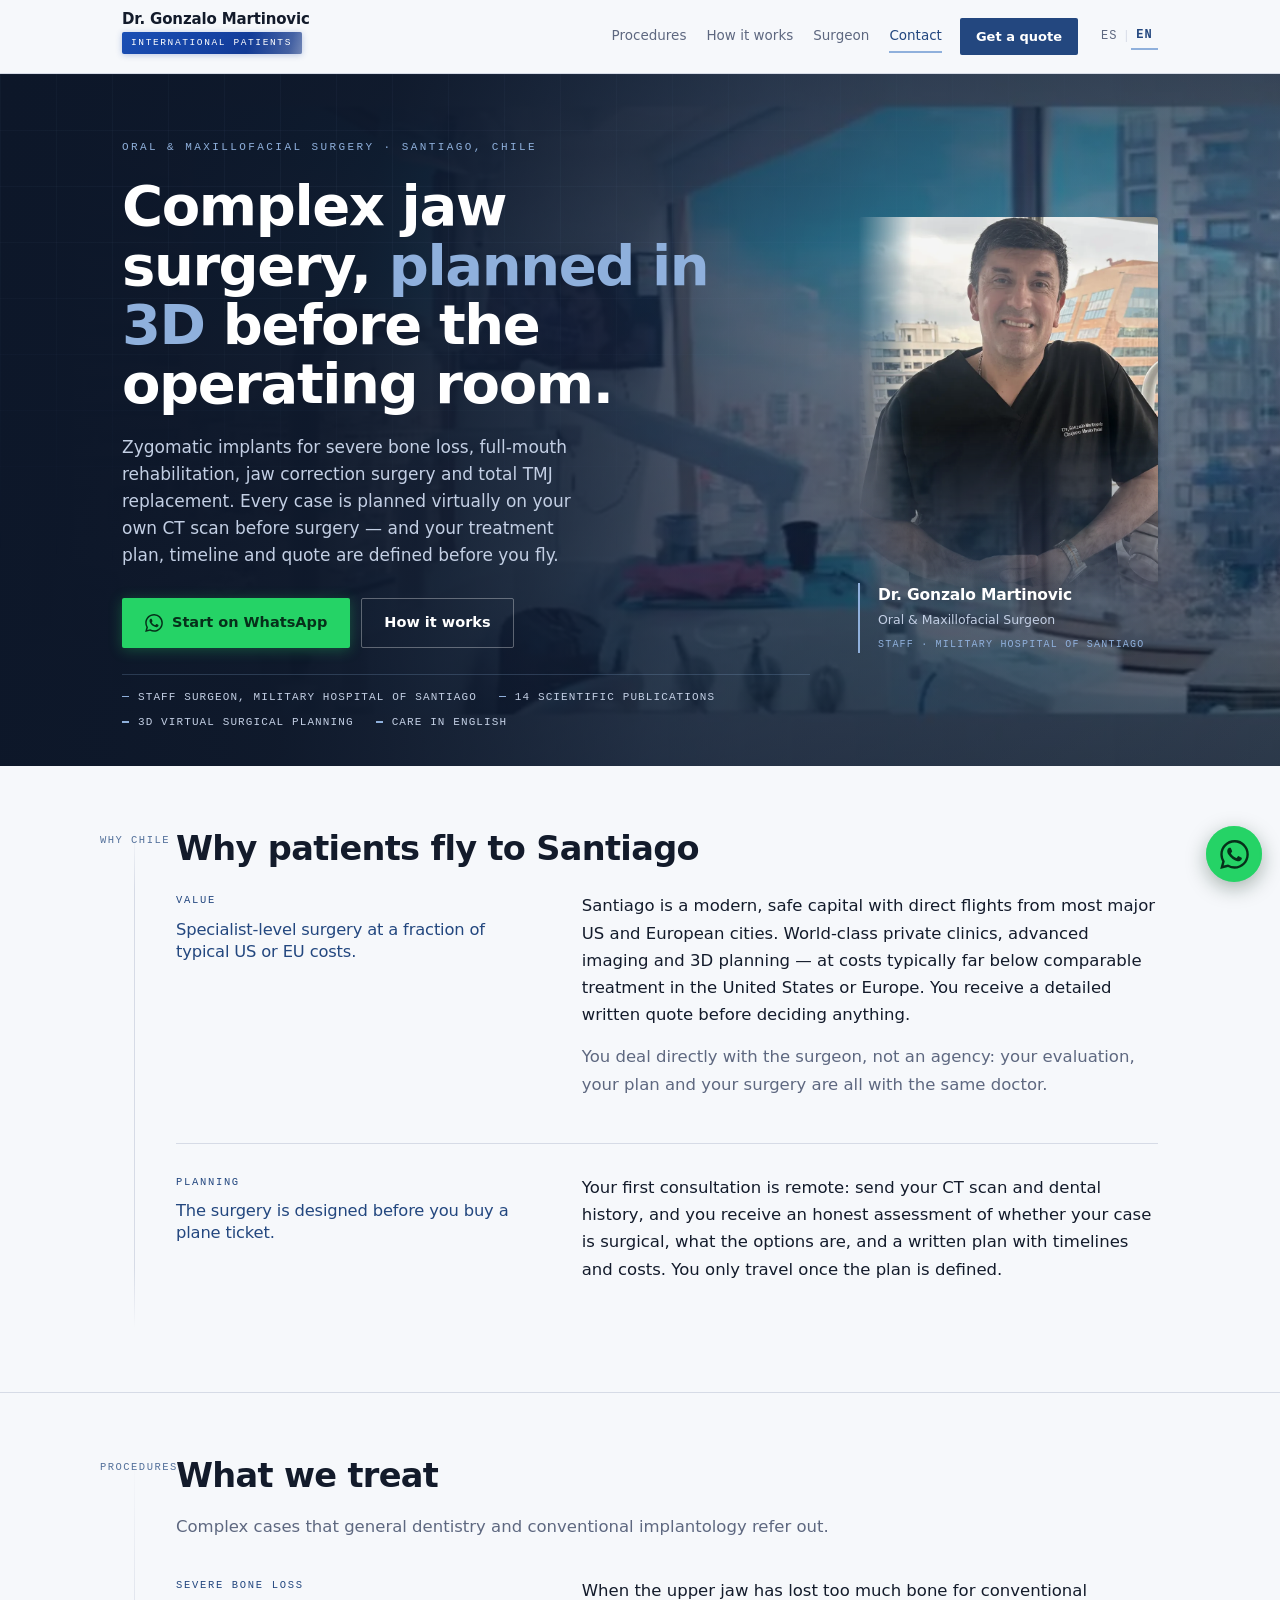
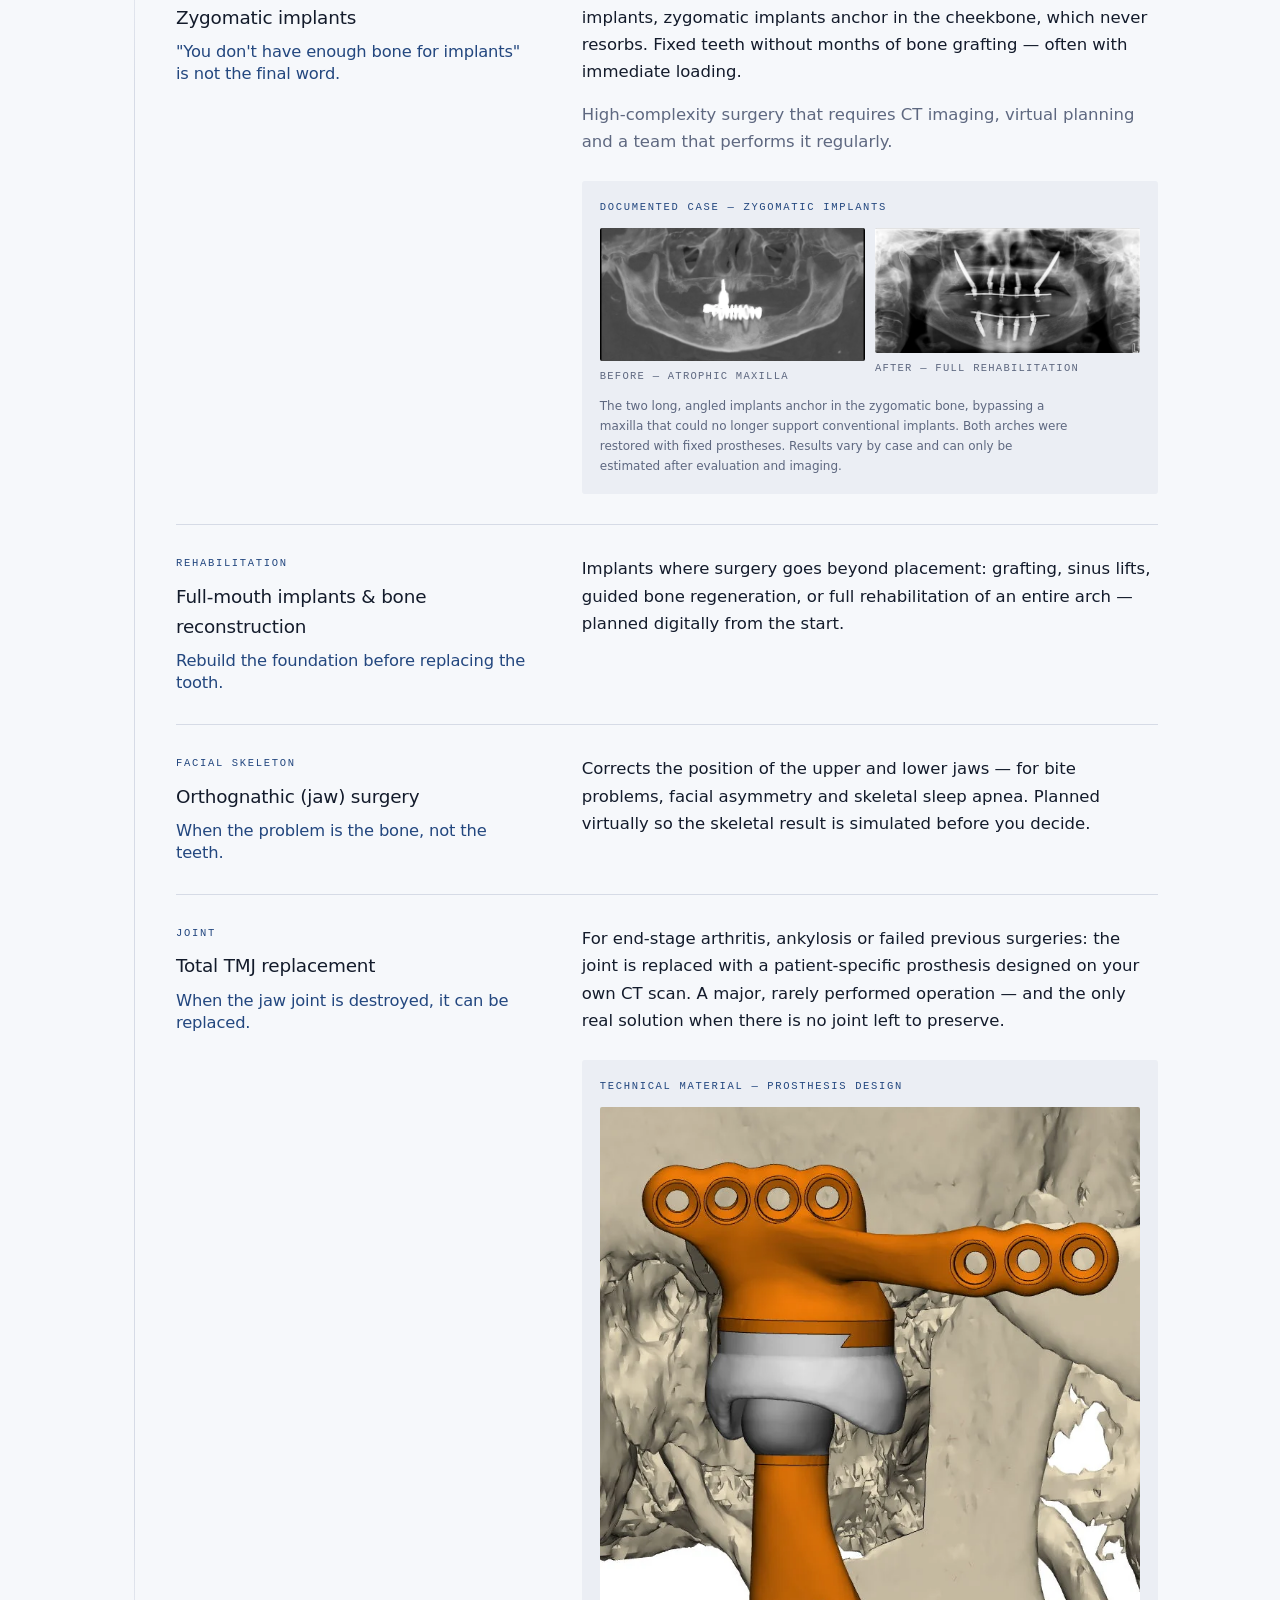
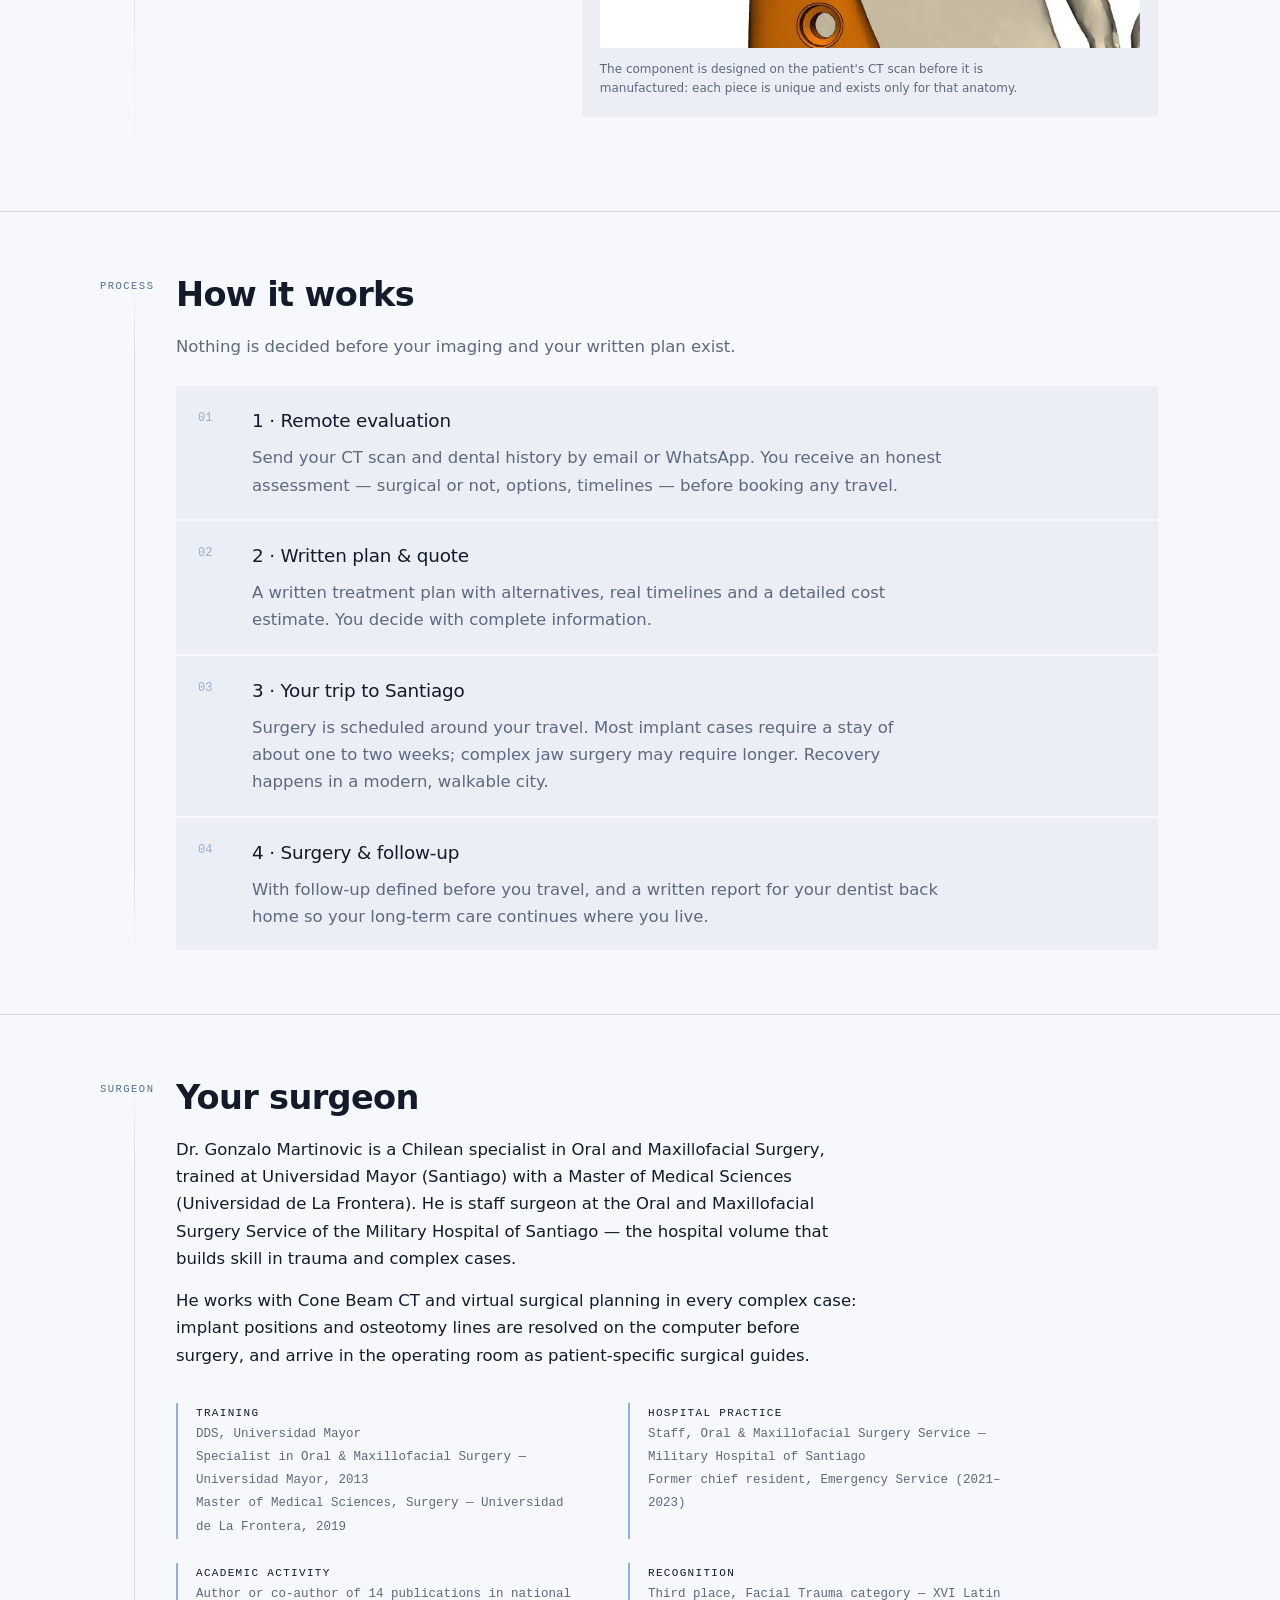
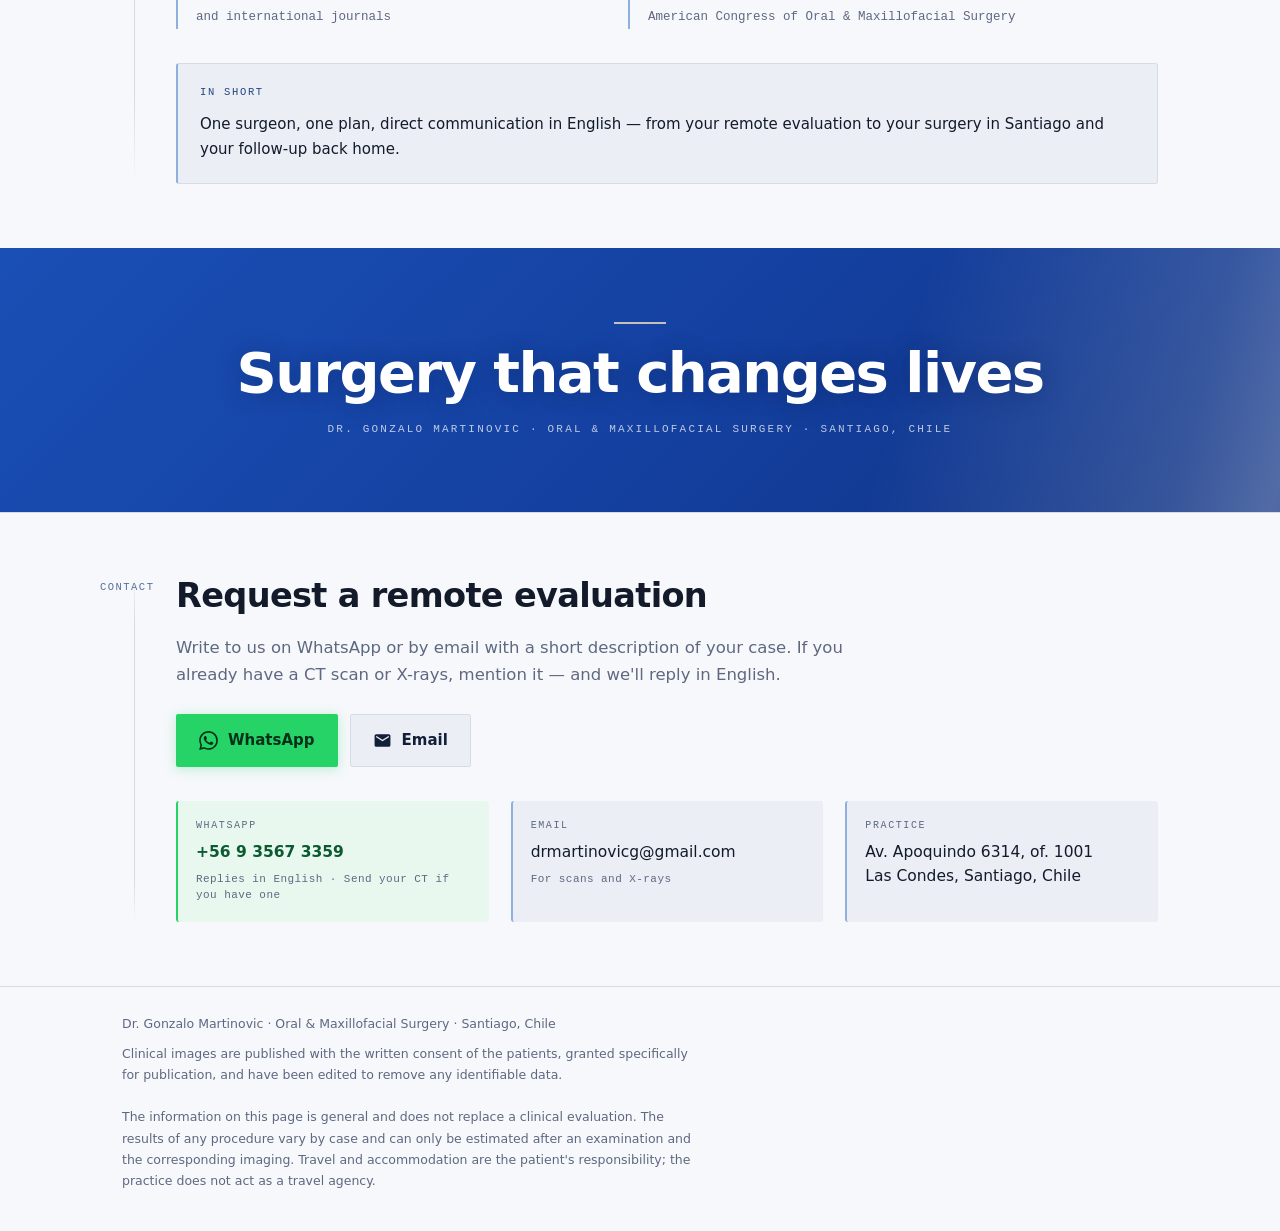
==== commit 79747032: "Selector de idioma ES|EN en ambas páginas + área 07 Turismo odontológico + fix ruta fondo hero EN" ====
--- a/en/index.html
+++ b/en/index.html
@@ -143,6 +143,12 @@
   margin-top:10px;text-align:center;background:#25D366;color:#06301A;
   font-weight:600;padding:12px;border-radius:2px;
 }
+.nav-lang{display:flex;align-items:center;font-family:var(--dato);font-size:12px;letter-spacing:.1em}
+.nav-lang a,.nav-lang span{padding:3px 5px}
+.nav-lang a{text-decoration:none;color:var(--gris)}
+.nav-lang a:hover{color:var(--azul)}
+.nav-lang .sep{color:var(--linea);padding:3px 0}
+.nav-lang .activo{color:var(--azul);font-weight:600;border-bottom:2px solid var(--acero)}
 @media(max-width:760px){
   .nav-links,.nav-cta{display:none}
   .nav-toggle{display:inline-flex}
@@ -157,7 +163,7 @@
 /* fotografía de pabellón: el trabajo real, al fondo */
 .portada-foto{
   position:absolute;inset:0;pointer-events:none;
-  background-image:url('pabellon-lampara.webp');
+  background-image:url('/pabellon-lampara.webp');
   background-size:cover;background-position:62% 22%;
   opacity:.78;
   -webkit-mask-image:linear-gradient(105deg,transparent 6%,rgba(0,0,0,.55) 34%,#000 62%);
@@ -753,6 +759,9 @@
         <a href="#contact">Contact</a>
       </div>
       <a class="nav-cta" href="#contact">Get a quote</a>
+      <div class="nav-lang" role="group" aria-label="Language / Idioma">
+        <a href="/" hreflang="es" lang="es">ES</a><span class="sep" aria-hidden="true">|</span><span class="activo" aria-current="true">EN</span>
+      </div>
       <button class="nav-toggle" type="button" aria-expanded="false" aria-controls="nav-movil" aria-label="Open menu">
         <svg class="ico-abrir" viewBox="0 0 24 24" aria-hidden="true"><path d="M3 6h18M3 12h18M3 18h18"/></svg>
         <svg class="ico-cerrar" viewBox="0 0 24 24" aria-hidden="true"><path d="M6 6l12 12M18 6L6 18"/></svg>
@@ -764,6 +773,7 @@
     <a href="#process">How it works</a>
     <a href="#doctor">Surgeon</a>
     <a href="#contact">Contact</a>
+    <a href="/" lang="es">Versión en español (ES)</a>
     <a class="nav-cta-movil" onclick="convWhatsApp()" href="https://wa.me/56935673359?text=Hello%20Dr.%20Martinovic%2C%20I%27m%20interested%20in%20a%20remote%20evaluation%20for%20dental%20treatment%20in%20Santiago." target="_blank" rel="noopener">WhatsApp us</a>
   </div>
 </nav>
@@ -1147,6 +1157,7 @@
   gtag('config', 'G-L25Q2L8G50');
   function convWhatsApp(){
     gtag('event','contacto',{'metodo':'whatsapp','pagina':'en-international'});
+    gtag('event','conversion',{'send_to':'AW-18343247822/HrUOCNyYneIcEM7_3qpE'});
     return true;
   }
 </script>
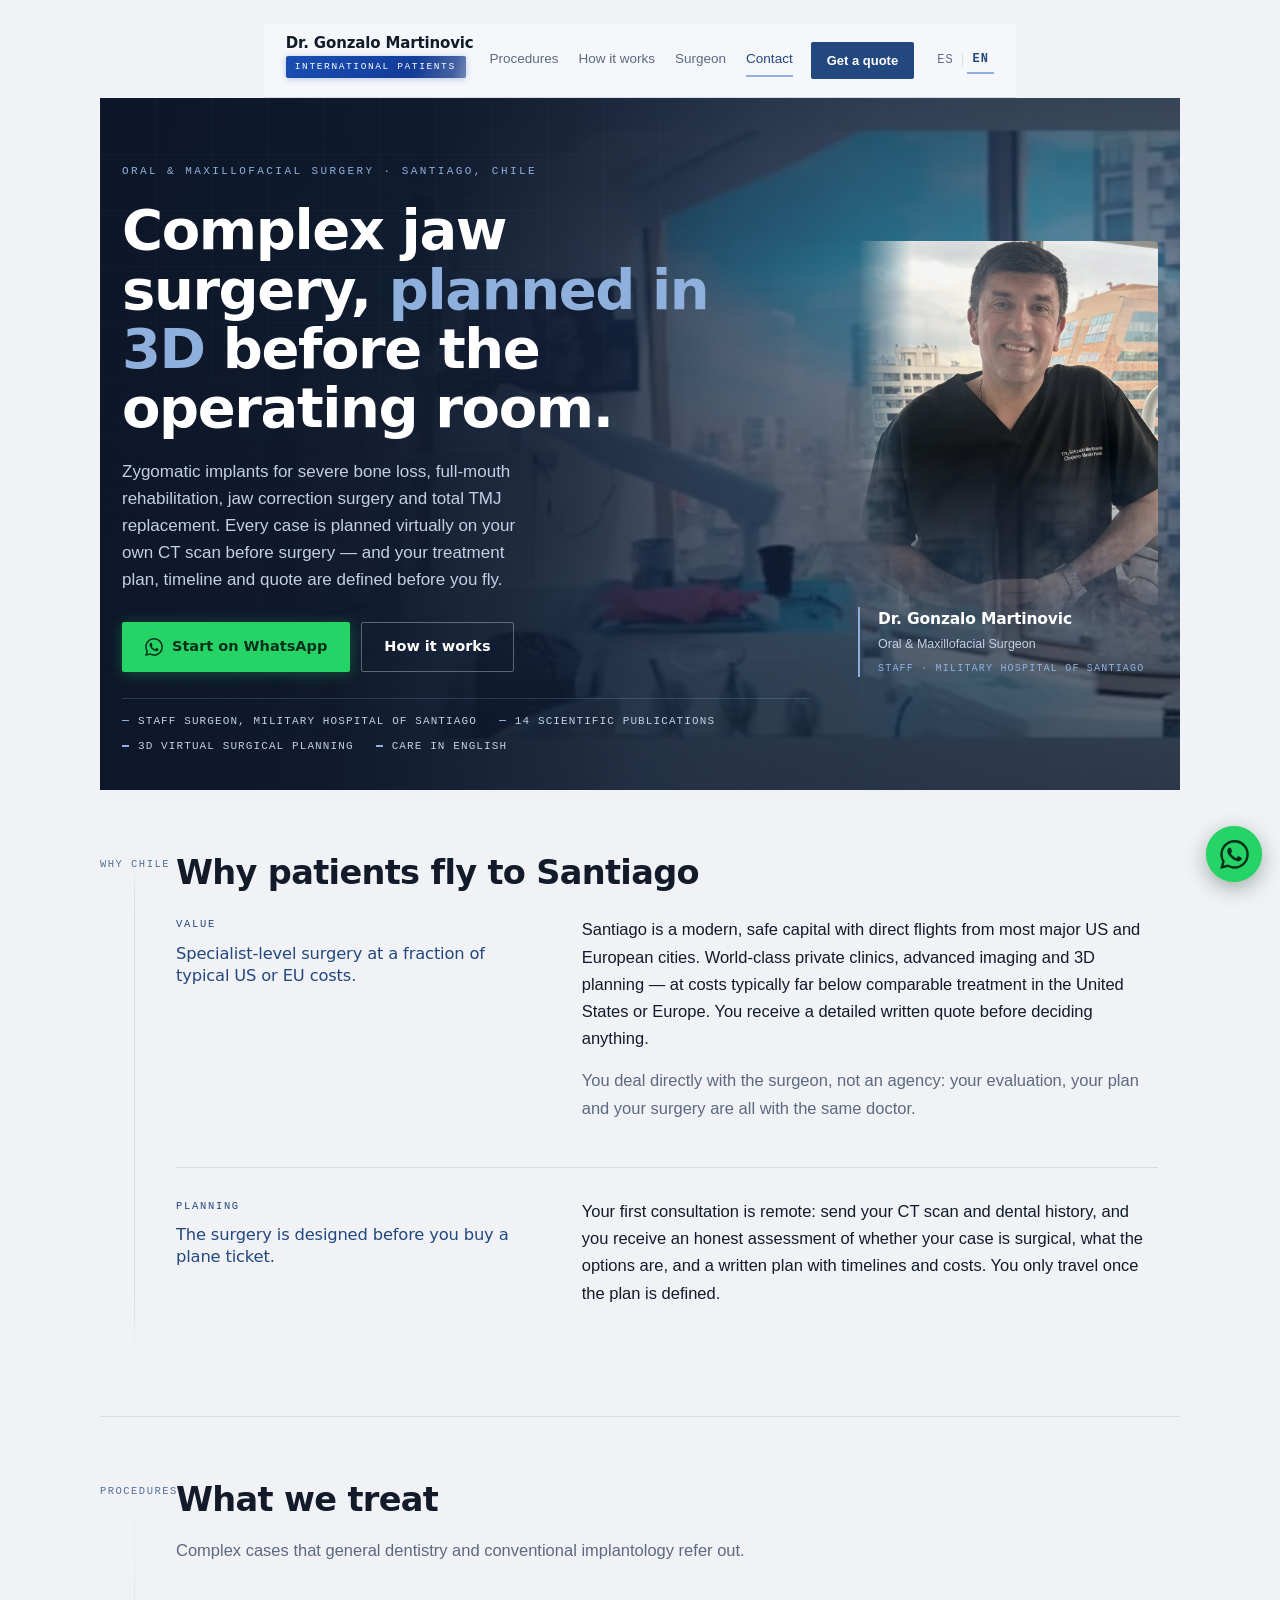
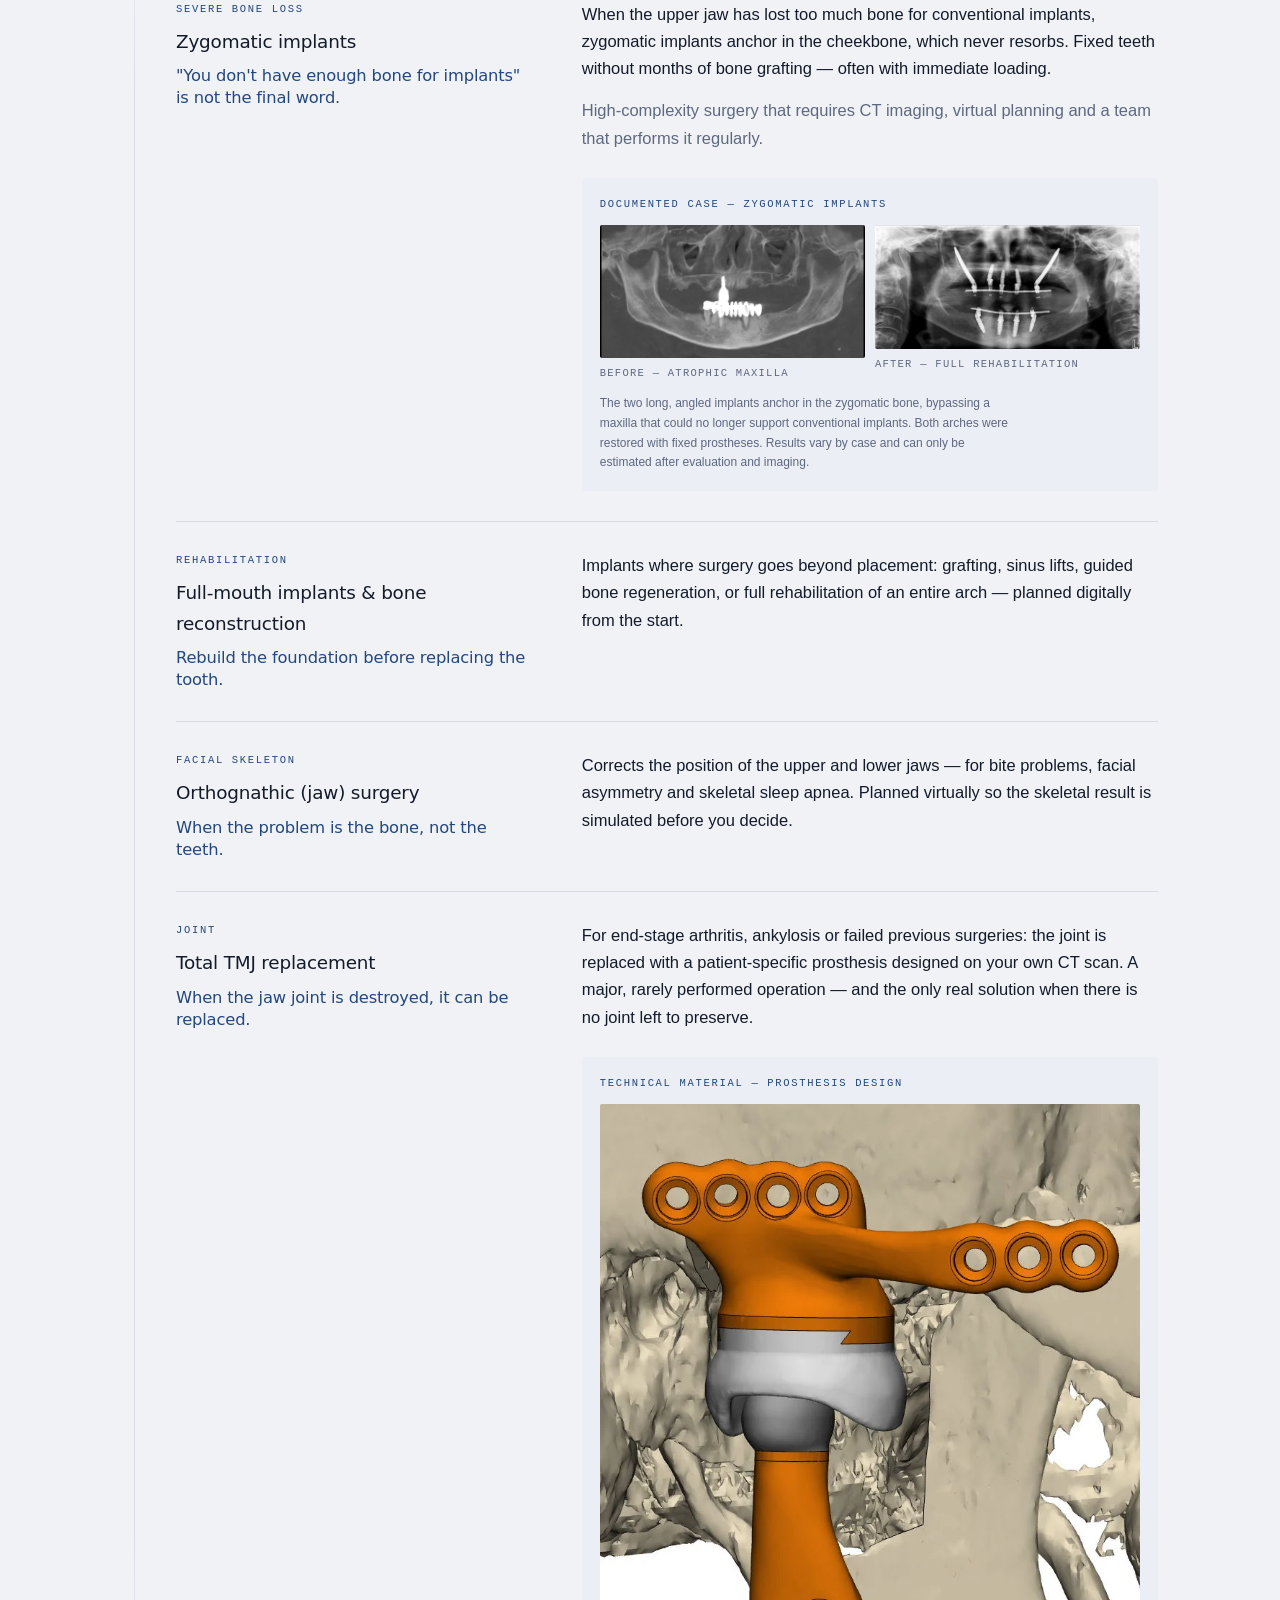
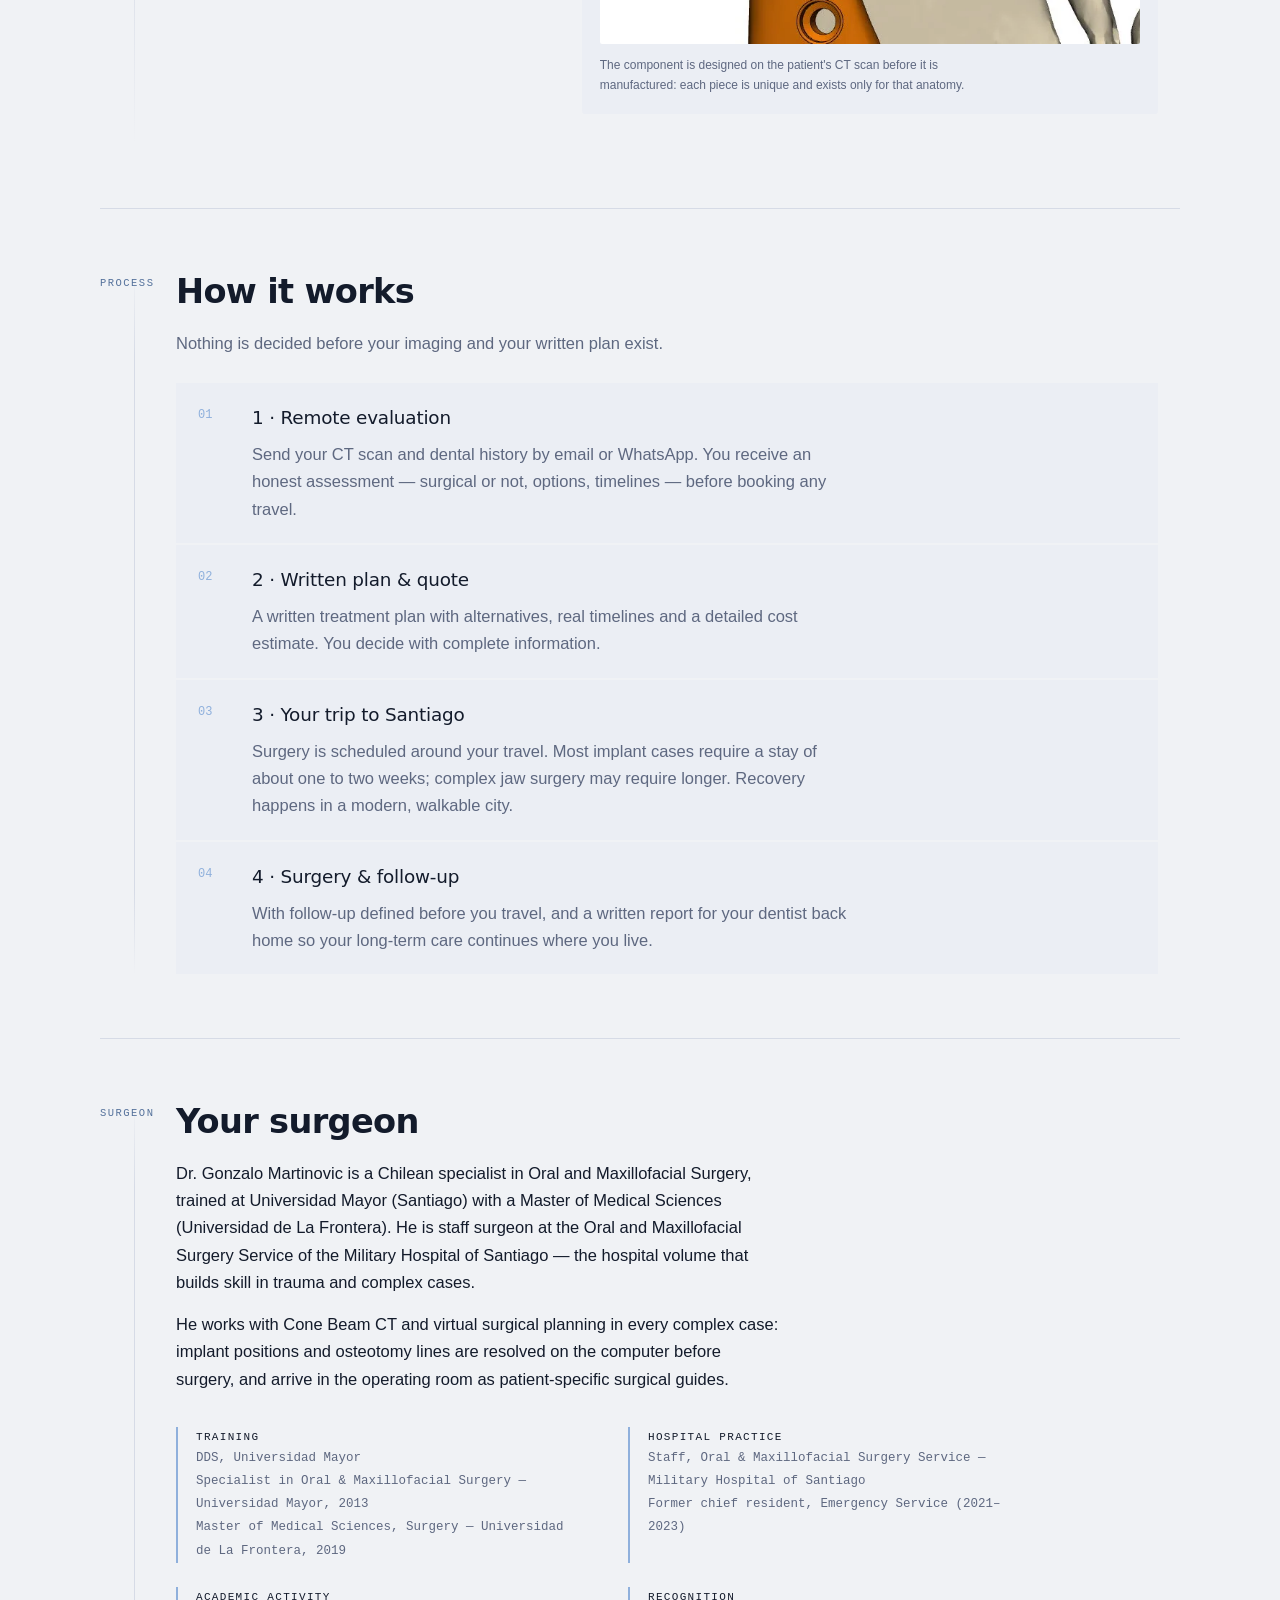
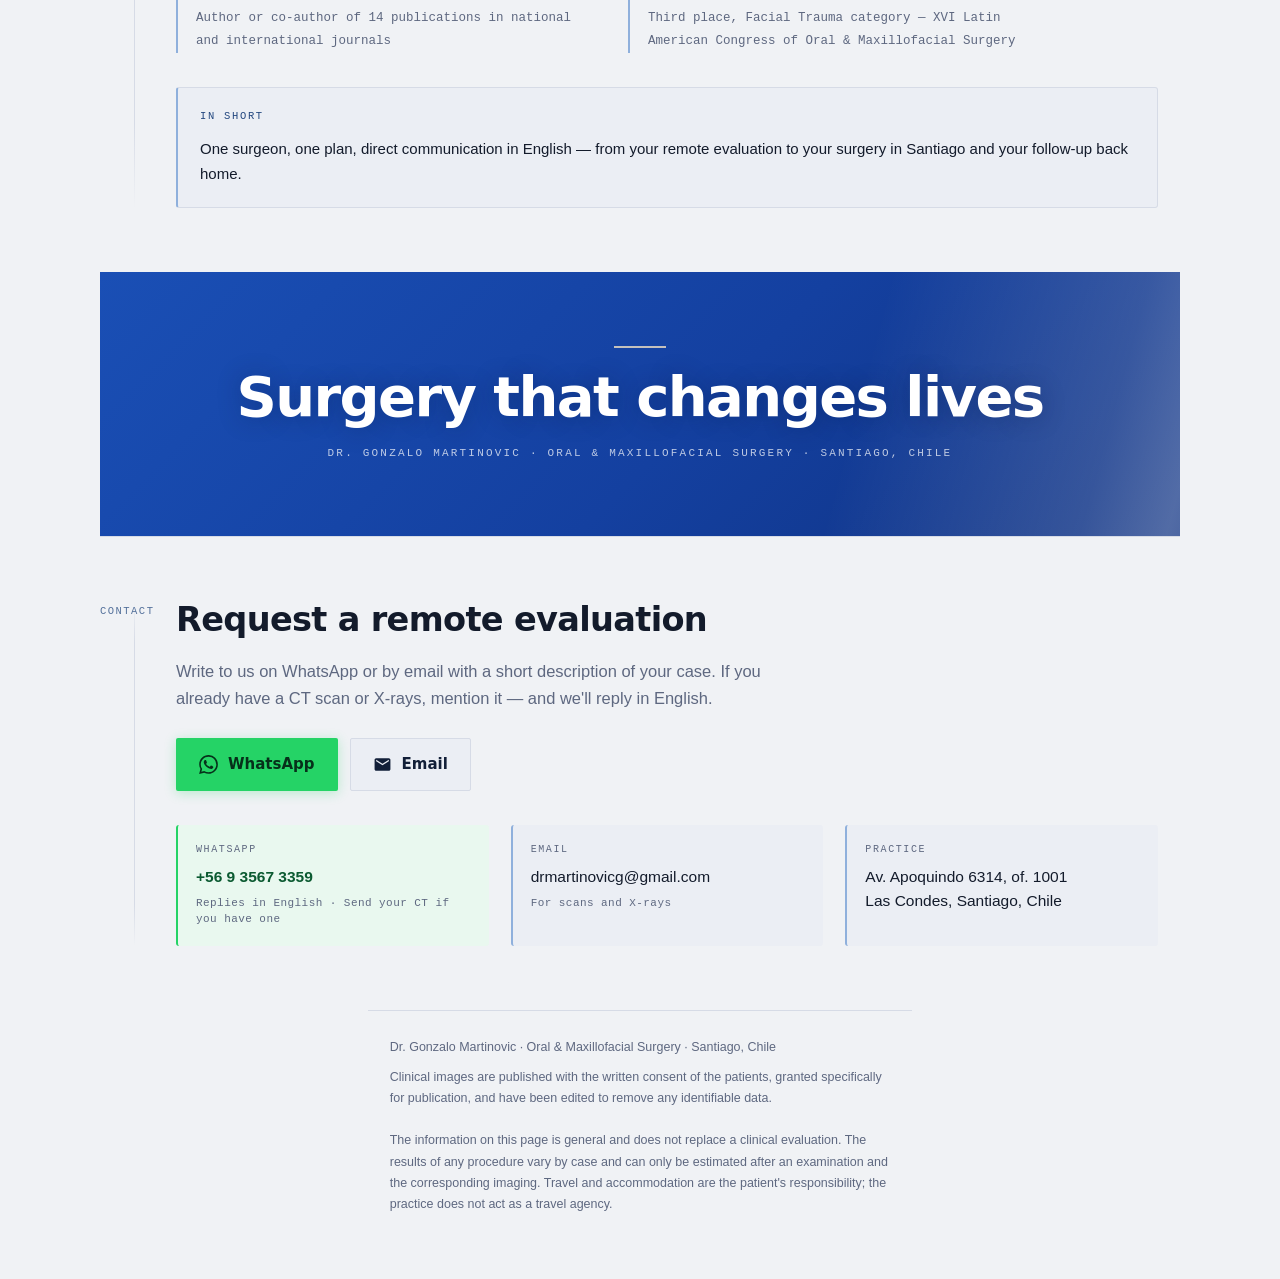
==== commit 3256c792: "Add files via upload" ====
--- a/en/index.html
+++ b/en/index.html
@@ -1,1208 +1,1471 @@
-<!DOCTYPE html>
-<html lang="en">
-<head>
-<meta charset="utf-8">
-<meta name="viewport" content="width=device-width, initial-scale=1, viewport-fit=cover">
-<link rel="canonical" href="https://drmartinovic.cl/en/">
-<link rel="alternate" hreflang="es" href="https://drmartinovic.cl/">
-<link rel="alternate" hreflang="en" href="https://drmartinovic.cl/en/">
-<title>Dr. Gonzalo Martinovic — Maxillofacial Surgery for International Patients | Santiago, Chile</title>
-<meta name="description" content="Zygomatic implants, full-mouth rehabilitation, orthognathic surgery and TMJ replacement in Santiago, Chile. 3D virtual surgical planning, English-speaking care, written quote before you travel.">
-<meta property="og:type" content="website">
-<meta property="og:url" content="https://drmartinovic.cl/en/">
-<meta property="og:title" content="Maxillofacial Surgery in Santiago, Chile — for International Patients">
-<meta property="og:description" content="Zygomatic implants and complex jaw surgery, planned in 3D before the operating room. Remote evaluation before you travel.">
-<meta property="og:image" content="https://drmartinovic.cl/retrato-v3.webp">
-<meta name="theme-color" content="#121F38">
-<link rel="preload" as="font" type="font/woff2" href="/fonts/IBMPlexSans-400.woff2" crossorigin>
-<link rel="preload" as="font" type="font/woff2" href="/fonts/SpaceGrotesk-700.woff2" crossorigin>
-<link rel="stylesheet" href="/fonts/fonts.css">
-<link rel="preload" as="image" href="/retrato-hero.webp" fetchpriority="high"><style>
-:root{
-  --profundo:#121F38;
-  --azul:#23477F;
-  --acero:#8FB0DC;
-  --hueso:#D8CFC0;
-  --radiografia:#EBEEF4;
-  --papel:#F6F8FB;
-  --tinta:#131B2B;
-  --gris:#5E6880;
-  --linea:#D6DBE6;
-
-  --display:'Space Grotesk',system-ui,sans-serif;
-  --texto:'IBM Plex Sans',system-ui,sans-serif;
-  --dato:'IBM Plex Mono',ui-monospace,monospace;
-
-  --rail:76px;
-}
-
-*{box-sizing:border-box}
-html,body{overflow-x:hidden;max-width:100%}
-html{scroll-behavior:smooth}
-body{
-  margin:0;background:var(--papel);color:var(--tinta);
-  font-family:var(--texto);font-size:16.5px;line-height:1.65;
-  -webkit-font-smoothing:antialiased;
-}
-a{color:inherit}
-img,svg{display:block;max-width:100%}
-
-.envoltura{max-width:1080px;margin:0 auto;padding:0 22px}
-
-/* destinos de ancla: que la barra sticky no tape los títulos */
-section[id],article[id]{scroll-margin-top:78px}
-
-/* enlace para saltar al contenido (teclado y lectores de pantalla) */
-.salta{
-  position:absolute;left:16px;top:-60px;z-index:100;
-  background:var(--profundo);color:#fff;text-decoration:none;
-  font-size:13.5px;font-weight:600;padding:10px 18px;border-radius:2px;
-  transition:top .15s ease;
-}
-.salta:focus{top:12px}
-
-/* ---------- riel de medición: la regla del corte tomográfico ---------- */
-.riel{position:relative;padding-left:var(--rail)}
-.riel::before{
-  content:"";position:absolute;left:34px;top:0;bottom:0;width:1px;
-  background:linear-gradient(to bottom,transparent,var(--linea) 12%,var(--linea) 88%,transparent);
-}
-.marca{
-  position:absolute;left:0;top:2px;width:var(--rail);
-  font-family:var(--dato);font-size:10.5px;letter-spacing:.14em;
-  color:#54719B;text-transform:uppercase;
-}
-@media(max-width:760px){
-  :root{--rail:0px}
-  .riel{padding-left:0}
-  .riel::before{display:none}
-  .envoltura{padding:0 20px}
-  .marca{position:static;width:auto;display:block;margin-bottom:10px;color:var(--azul)}
-}
-
-/* ---------- navegación ---------- */
-.nav{
-  position:sticky;top:0;z-index:50;background:rgba(246,248,251,.93);
-  backdrop-filter:blur(8px);border-bottom:1px solid var(--linea);
-}
-.nav-in{display:flex;align-items:center;justify-content:space-between;gap:16px;
-  max-width:1080px;margin:0 auto;padding:11px 22px}
-.nav-marca{font-family:var(--display);font-weight:700;font-size:15px;letter-spacing:-.01em;line-height:1.15}
-.nav-lema{
-  display:inline-block;position:relative;overflow:hidden;isolation:isolate;
-  font-family:var(--dato);font-size:9.5px;letter-spacing:.17em;font-weight:500;
-  text-transform:uppercase;color:#fff;margin-top:4px;
-  padding:3px 10px 3px 9px;border-radius:2px;
-  background:linear-gradient(135deg,#1A4FB5 0%,#1440A0 55%,#0F3282 100%);
-  box-shadow:0 1px 6px rgba(20,64,160,.28);
-}
-.nav-lema::after{
-  content:"";position:absolute;inset:0;pointer-events:none;
-  background:linear-gradient(105deg,
-    transparent 38%,
-    rgba(255,255,255,.22) 47%,
-    rgba(255,255,255,.42) 50%,
-    rgba(255,255,255,.22) 53%,
-    transparent 62%);
-  background-size:260% 100%;background-position:180% 0;
-  animation:destello 7.5s ease-in-out 1.4s infinite;
-}
-@media(prefers-reduced-motion:reduce){.nav-lema::after{animation:none;opacity:.3}}
-.nav-links{display:flex;gap:20px;font-size:13.5px;color:var(--gris)}
-.nav-links a{text-decoration:none;padding:4px 0;border-bottom:2px solid transparent}
-.nav-links a:hover{color:var(--azul)}
-.nav-links a.activo{color:var(--azul);border-bottom-color:var(--acero);font-weight:500}
-.nav-cta{
-  display:inline-block;font-size:13px;font-weight:600;text-decoration:none;
-  padding:8px 16px;border-radius:2px;background:var(--azul);color:#fff;
-  transition:background .15s ease;white-space:nowrap;
-}
-.nav-cta:hover{background:var(--profundo)}
-.nav-derecha{display:flex;align-items:center;gap:18px}
-.nav-toggle{
-  display:none;align-items:center;justify-content:center;
-  width:42px;height:42px;border:1px solid var(--linea);border-radius:3px;
-  background:transparent;cursor:pointer;color:var(--tinta);
-}
-.nav-toggle svg{width:20px;height:20px;stroke:currentColor;stroke-width:2;fill:none;stroke-linecap:round}
-.nav-toggle .ico-cerrar{display:none}
-.nav-toggle[aria-expanded="true"] .ico-abrir{display:none}
-.nav-toggle[aria-expanded="true"] .ico-cerrar{display:block}
-.nav-movil{
-  display:none;flex-direction:column;gap:2px;
-  border-top:1px solid var(--linea);background:var(--papel);
-  padding:10px 22px 16px;
-}
-.nav-movil a{
-  text-decoration:none;color:var(--tinta);font-size:15px;font-weight:500;
-  padding:11px 4px;border-bottom:1px solid var(--linea);
-}
-.nav-movil a:last-of-type{border-bottom:0}
-.nav-movil a:hover{color:var(--azul)}
-.nav-movil .nav-cta-movil{
-  margin-top:10px;text-align:center;background:#25D366;color:#06301A;
-  font-weight:600;padding:12px;border-radius:2px;
-}
-.nav-lang{display:flex;align-items:center;font-family:var(--dato);font-size:12px;letter-spacing:.1em}
-.nav-lang a,.nav-lang span{padding:3px 5px}
-.nav-lang a{text-decoration:none;color:var(--gris)}
-.nav-lang a:hover{color:var(--azul)}
-.nav-lang .sep{color:var(--linea);padding:3px 0}
-.nav-lang .activo{color:var(--azul);font-weight:600;border-bottom:2px solid var(--acero)}
-@media(max-width:760px){
-  .nav-links,.nav-cta{display:none}
-  .nav-toggle{display:inline-flex}
-  .nav-movil.abierto{display:flex}
-}
-
-/* ---------- portada ---------- */
-.portada{
-  position:relative;overflow:hidden;color:#fff;
-  background:linear-gradient(168deg,#16294A 0%,#121F38 46%,#0D1729 100%);
-}
-/* fotografía de pabellón: el trabajo real, al fondo */
-.portada-foto{
-  position:absolute;inset:0;pointer-events:none;
-  background-image:url('/pabellon-lampara.webp');
-  background-size:cover;background-position:62% 22%;
-  opacity:.78;
-  -webkit-mask-image:linear-gradient(105deg,transparent 6%,rgba(0,0,0,.55) 34%,#000 62%);
-          mask-image:linear-gradient(105deg,transparent 6%,rgba(0,0,0,.55) 34%,#000 62%);
-}
-/* velo de profundidad: asegura contraste del texto sobre la foto */
-.portada-velo{
-  position:absolute;inset:0;pointer-events:none;
-  background:
-    linear-gradient(100deg,#0D1729 0%,rgba(13,23,41,.90) 28%,rgba(18,31,56,.52) 55%,rgba(18,31,56,.18) 100%),
-    linear-gradient(to bottom,rgba(13,23,41,.35) 0%,transparent 26%,rgba(13,23,41,.55) 100%);
-}
-/* retícula de medición: la grilla del corte tomográfico */
-.portada::before{
-  content:"";position:absolute;inset:0;pointer-events:none;z-index:1;
-  background-image:
-    linear-gradient(rgba(143,176,220,.05) 1px,transparent 1px),
-    linear-gradient(90deg,rgba(143,176,220,.05) 1px,transparent 1px);
-  background-size:56px 56px;
-  -webkit-mask-image:radial-gradient(115% 85% at 24% 14%,#000 0%,transparent 70%);
-          mask-image:radial-gradient(115% 85% at 24% 14%,#000 0%,transparent 70%);
-}
-@media(max-width:860px){
-  .portada-foto{background-position:60% 16%;opacity:.55;
-    -webkit-mask-image:linear-gradient(to bottom,transparent 0%,rgba(0,0,0,.6) 42%,#000 100%);
-            mask-image:linear-gradient(to bottom,transparent 0%,rgba(0,0,0,.6) 42%,#000 100%)}
-  .portada-velo{background:
-    linear-gradient(to bottom,#0D1729 0%,rgba(13,23,41,.9) 34%,rgba(18,31,56,.72) 100%)}
-  .portada::before{background-size:42px 42px}
-}
-.portada-in{position:relative;z-index:2;max-width:1080px;margin:0 auto;padding:64px 22px 34px}
-@media(max-width:860px){.portada-in{padding:44px 22px 28px}}
-.portada-grid{display:grid;grid-template-columns:minmax(0,1fr) 300px;gap:48px;align-items:center}
-@media(max-width:860px){.portada-grid{grid-template-columns:1fr;gap:30px}}
-.portada h1{max-width:16ch}
-.bajada{max-width:50ch}
-
-/* tarjeta del médico en el hero: la confianza va arriba */
-.hero-ficha{margin:0;max-width:300px;width:100%;justify-self:end;position:relative}
-.hero-ficha::before{
-  content:"";position:absolute;inset:-30px -40px -10px -40px;z-index:-1;
-  background:radial-gradient(55% 55% at 55% 45%,rgba(35,71,127,.5),transparent 75%);
-}
-.hero-ficha img{
-  width:100%;height:auto;display:block;border-radius:4px 4px 0 0;
-  filter:saturate(.88) contrast(1.02) brightness(.96);
-  -webkit-mask-image:
-    linear-gradient(to bottom,#000 52%,transparent 96%),
-    linear-gradient(to right,transparent 0%,#000 18%);
-          mask-image:
-    linear-gradient(to bottom,#000 52%,transparent 96%),
-    linear-gradient(to right,transparent 0%,#000 18%);
-  -webkit-mask-composite:source-in;
-          mask-composite:intersect;
-}
-@media(max-width:860px){
-  .hero-ficha::before{inset:-20px -20px -8px -20px}
-}
-.hero-ficha figcaption{
-  position:relative;margin-top:-34px;padding:0 4px 0 18px;
-  border-left:2px solid var(--acero);
-}
-.hero-ficha-nombre{font-family:var(--display);font-weight:700;font-size:15.5px;letter-spacing:-.01em}
-.hero-ficha-cargo{font-size:12.5px;color:#C3CFE4;margin-top:2px;line-height:1.45}
-.hero-ficha-hosp{
-  font-family:var(--dato);font-size:10px;letter-spacing:.12em;text-transform:uppercase;
-  color:var(--acero);margin-top:8px;line-height:1.6;
-}
-@media(max-width:860px){
-  .hero-ficha{justify-self:start;max-width:250px}
-}
-
-/* tira de confianza: credenciales visibles sin scroll */
-.confianza{
-  display:flex;flex-wrap:wrap;gap:8px 22px;margin:26px 0 0;padding:14px 0 0;
-  border-top:1px solid rgba(143,176,220,.22);list-style:none;
-}
-.confianza li{
-  position:relative;padding-left:16px;
-  font-family:var(--dato);font-size:11px;letter-spacing:.1em;text-transform:uppercase;
-  color:#C3CFE4;line-height:1.6;
-}
-.confianza li::before{
-  content:"";position:absolute;left:0;top:7px;width:7px;height:1.5px;background:var(--acero);
-}
-@media(max-width:560px){.confianza{gap:6px 18px}.confianza li{font-size:10px}}
-
-.indice{display:grid;grid-template-columns:repeat(3,1fr);gap:10px;margin-top:44px}
-.indice a{
-  position:relative;display:block;padding:18px 16px 16px;text-decoration:none;
-  background:rgba(13,23,41,.42);backdrop-filter:blur(3px);border:1px solid rgba(143,176,220,.2);
-  border-radius:3px;overflow:hidden;isolation:isolate;
-  color:#C3CFE4;font-size:14px;line-height:1.35;
-  transition:transform .16s ease,border-color .16s ease,background .16s ease,color .16s ease;
-}
-.indice a::before{
-  content:"";position:absolute;left:0;top:0;height:2px;width:26px;
-  background:var(--acero);transition:width .24s ease;
-}
-.indice a:hover{
-  transform:translateY(-2px);border-color:rgba(143,176,220,.55);
-  background:rgba(35,71,127,.42);color:#fff;
-  box-shadow:0 6px 22px rgba(8,18,38,.35);
-}
-.indice a:hover::before{width:100%}
-.indice-num{
-  display:block;font-family:var(--dato);font-size:10.5px;letter-spacing:.16em;
-  color:var(--acero);margin-bottom:26px;
-}
-.indice-fantasma{
-  position:absolute;right:10px;top:2px;z-index:-1;
-  font-family:var(--display);font-weight:700;font-size:64px;line-height:1;
-  color:rgba(143,176,220,.10);letter-spacing:-.04em;pointer-events:none;
-  transition:color .16s ease;
-}
-.indice a:hover .indice-fantasma{color:rgba(143,176,220,.17)}
-.indice-nombre{display:block;font-weight:500;padding-right:14px}
-.indice-flecha{
-  position:absolute;right:14px;bottom:13px;font-family:var(--dato);
-  color:var(--acero);opacity:0;transform:translateX(-5px);
-  transition:opacity .16s ease,transform .16s ease;
-}
-.indice a:hover .indice-flecha{opacity:1;transform:none}
-@media(hover:none){.indice-flecha{opacity:.55;transform:none}}
-@media(prefers-reduced-motion:reduce){
-  .indice a,.indice a::before,.indice-flecha{transition:none}
-  .indice a:hover{transform:none}
-}
-@media(max-width:860px){.indice{grid-template-columns:1fr 1fr;margin-top:38px}}
-@media(max-width:460px){
-  .indice{grid-template-columns:1fr 1fr;gap:8px}
-  .indice a{padding:14px 12px 13px;font-size:12.5px}
-  .indice-num{margin-bottom:18px}
-  .indice-fantasma{font-size:46px;right:8px}
-}
-.cejilla{
-  font-family:var(--dato);font-size:11px;letter-spacing:.22em;
-  color:var(--acero);text-transform:uppercase;margin-bottom:20px;
-}
-.portada h1{
-  font-family:var(--display);font-weight:700;
-  font-size:clamp(2.05rem,5.4vw,3.5rem);line-height:1.06;
-  letter-spacing:-.025em;margin:0 0 20px;
-}
-.portada h1 em{font-style:normal;color:var(--acero)}
-.bajada{font-size:17px;line-height:1.6;color:#C3CFE4;max-width:44ch;margin:0 0 28px}
-.acciones{display:flex;gap:11px;flex-wrap:wrap}
-
-.btn{
-  display:inline-block;font-family:var(--texto);font-size:14.5px;font-weight:600;
-  padding:12px 22px;border-radius:2px;text-decoration:none;
-  border:1px solid transparent;transition:transform .12s ease,background .15s ease;
-}
-.btn:active{transform:translateY(1px)}
-.btn-a{background:var(--acero);color:var(--profundo)}
-.btn-a:hover{background:#AAC5E8}
-.btn-b{border-color:rgba(255,255,255,.32);color:#fff}
-.btn-b:hover{background:rgba(255,255,255,.08)}
-.btn-wa{
-  display:inline-flex;align-items:center;gap:9px;
-  background:#25D366;color:#06301A;
-  box-shadow:0 2px 14px rgba(37,211,102,.3);
-}
-.btn-wa:hover{background:#2EEA76}
-.btn-wa svg{width:18px;height:18px;fill:currentColor;flex:none}
-
-@media(prefers-reduced-motion:reduce){html{scroll-behavior:auto}}
-
-/* ---------- secciones ---------- */
-.seccion{padding:64px 0;border-top:1px solid var(--linea)}
-.seccion:first-of-type{border-top:0}
-@media(max-width:760px){.seccion{padding:44px 0}}
-
-h2{
-  font-family:var(--display);font-weight:700;
-  font-size:clamp(1.5rem,3.4vw,2.1rem);line-height:1.15;
-  letter-spacing:-.02em;margin:0 0 18px;
-}
-h3{font-family:var(--display);font-weight:500;font-size:1.15rem;
-  letter-spacing:-.01em;margin:0 0 8px}
-p{margin:0 0 15px;max-width:66ch}
-.gris{color:var(--gris)}
-
-/* ---------- quién ---------- */
-.perfil{display:grid;grid-template-columns:300px minmax(0,1fr);gap:38px;align-items:start}
-.perfil-sin-foto{grid-template-columns:minmax(0,1fr);max-width:860px}
-.retrato{margin:0;max-width:300px;width:100%}
-@media(max-width:760px){
-  .perfil{grid-template-columns:1fr;gap:24px}
-  .retrato{max-width:250px;margin-inline:auto}
-}
-.credenciales{
-  border-left:2px solid var(--acero);padding-left:18px;margin-top:26px;
-  font-family:var(--dato);font-size:12.5px;line-height:1.85;color:var(--gris);
-}
-/* sin retrato al lado, las credenciales usan el ancho en dos columnas */
-.perfil-sin-foto .credenciales{
-  border-left:0;padding-left:0;margin-top:34px;
-  display:grid;grid-template-columns:1fr 1fr;gap:24px 44px;
-}
-.perfil-sin-foto .cred-grupo{
-  border-left:2px solid var(--acero);padding-left:18px;
-}
-.perfil-sin-foto .credenciales b{margin-top:0}
-@media(max-width:760px){
-  .perfil-sin-foto .credenciales{grid-template-columns:1fr}
-}
-.credenciales b{display:block;color:var(--tinta);font-weight:500;font-size:11px;
-  letter-spacing:.12em;text-transform:uppercase;margin-top:14px}
-.credenciales b:first-child{margin-top:0}
-
-.retrato{position:relative}
-.retrato img{width:100%;height:auto;display:block;border-radius:0}
-.banda-foto{margin:0 0 26px}
-.banda-foto img{width:100%;height:auto;border-radius:2px;display:block;
-  filter:saturate(.92) contrast(1.03)}
-
-/* ---------- ámbitos ---------- */
-.ambito{
-  border-top:1px solid var(--linea);padding:30px 0;
-  display:grid;grid-template-columns:1fr 1.55fr;gap:34px;
-}
-.ambito:first-of-type{border-top:0;padding-top:6px}
-@media(max-width:860px){.ambito{grid-template-columns:1fr;gap:14px}}
-.ambito-clave{
-  font-family:var(--dato);font-size:10.5px;letter-spacing:.16em;
-  text-transform:uppercase;color:var(--azul);margin-bottom:9px;
-}
-.indicacion{
-  font-family:var(--dato);font-size:12.5px;line-height:1.7;color:var(--gris);
-  background:var(--radiografia);border-radius:2px;padding:11px 13px;margin-top:14px;
-}
-.indicacion span{color:var(--azul)}
-.consultar{list-style:none;padding:0;margin:16px 0 0}
-.consultar li{
-  position:relative;padding-left:20px;margin-bottom:7px;
-  font-size:15px;line-height:1.55;
-}
-.consultar li::before{
-  content:"";position:absolute;left:2px;top:9px;
-  width:7px;height:1.5px;background:var(--acero);
-}
-
-/* ---------- casos clínicos ---------- */
-.caso{margin:26px 0 0;padding:18px;background:var(--radiografia);border-radius:3px}
-.caso img{width:100%;height:auto;display:block;border-radius:2px}
-.caso-tit{
-  font-family:var(--dato);font-size:10.5px;letter-spacing:.16em;
-  text-transform:uppercase;color:var(--azul);margin-bottom:12px;
-}
-.caso-par{display:grid;grid-template-columns:1fr 1fr;gap:10px}
-@media(max-width:560px){.caso-par{grid-template-columns:1fr}}
-.caso-et{
-  display:block;font-family:var(--dato);font-size:10.5px;letter-spacing:.12em;
-  text-transform:uppercase;color:var(--gris);margin-top:7px;
-}
-.caso-rx{margin-top:10px}
-.caso-pie{font-size:12px;line-height:1.65;color:var(--gris);margin:12px 0 0;max-width:62ch}
-.caso-video{position:relative}
-.caso-video video{width:100%;max-width:520px;height:auto;display:block;
-  border-radius:2px;background:#000;margin-inline:auto;cursor:pointer}
-.caso-oscuro{background:rgba(255,255,255,.07);margin:24px 0}
-.caso-oscuro .caso-pie{color:#B7C6DD}
-
-/* ---------- proceso ---------- */
-.pasos{counter-reset:paso;display:grid;gap:2px;margin-top:6px}
-.paso{
-  background:var(--radiografia);padding:20px 22px;position:relative;
-  display:grid;grid-template-columns:38px 1fr;gap:16px;align-items:start;
-}
-.paso::before{
-  counter-increment:paso;content:counter(paso,decimal-leading-zero);
-  font-family:var(--dato);font-size:12px;color:var(--acero);padding-top:3px;
-}
-
-/* ---------- colegas ---------- */
-.colegas{background:var(--profundo);color:#fff}
-.colegas h2{color:#fff}
-.colegas p{color:#C3CFE4}
-.colegas .marca{color:var(--acero)}
-.colegas .riel::before{background:linear-gradient(to bottom,transparent,rgba(143,176,220,.3) 12%,rgba(143,176,220,.3) 88%,transparent)}
-.compromiso{
-  border-left:2px solid var(--acero);padding:4px 0 4px 18px;margin:22px 0 0;
-  font-size:16.5px;color:#fff;max-width:60ch;
-}
-
-/* ---------- lema: el momento de marca ---------- */
-.lema{
-  position:relative;overflow:hidden;isolation:isolate;
-  background:linear-gradient(135deg,#1A4FB5 0%,#1440A0 55%,#0F3282 100%);
-  color:#fff;padding:74px 0;text-align:center;
-}
-.lema-brillo{
-  position:absolute;inset:0;z-index:-1;pointer-events:none;
-  background:linear-gradient(105deg,
-    transparent 38%,
-    rgba(255,255,255,.16) 47%,
-    rgba(255,255,255,.28) 50%,
-    rgba(255,255,255,.16) 53%,
-    transparent 62%);
-  background-size:260% 100%;background-position:180% 0;
-  animation:destello 7.5s ease-in-out 1.4s infinite;
-}
-@keyframes destello{
-  0%{background-position:180% 0}
-  38%,100%{background-position:-90% 0}
-}
-.lema-regla{
-  display:block;width:52px;height:2px;background:var(--hueso);
-  margin:0 auto 20px;opacity:.9;
-}
-.lema-texto{
-  font-family:var(--display);font-weight:700;
-  font-size:clamp(1.9rem,6vw,3.5rem);line-height:1.04;
-  letter-spacing:-.028em;margin:0;max-width:none;
-  text-shadow:0 1px 24px rgba(8,26,66,.32);
-}
-.lema-pie{
-  font-family:var(--dato);font-size:11px;letter-spacing:.2em;
-  text-transform:uppercase;color:rgba(255,255,255,.72);
-  margin:18px 0 0;max-width:none;
-}
-@media(max-width:560px){
-  .lema{padding:52px 0}
-}
-@media(prefers-reduced-motion:reduce){.lema-brillo{animation:none;opacity:.35}}
-
-/* ---------- contacto: acciones con color de canal ---------- */
-.contacto-grid{display:grid;grid-template-columns:repeat(auto-fit,minmax(215px,1fr));gap:22px;margin-top:8px}
-.dato{
-  position:relative;background:var(--radiografia);border-radius:3px;
-  padding:17px 18px 16px;border-left:2px solid var(--acero);
-  transition:border-color .15s ease,background .15s ease,transform .12s ease;
-}
-.dato:hover{border-left-color:var(--azul);background:#E3E8F1;transform:translateY(-1px)}
-.dato-et{font-family:var(--dato);font-size:10px;letter-spacing:.16em;
-  text-transform:uppercase;color:var(--gris);margin-bottom:7px}
-.dato a{
-  font-size:15.5px;text-decoration:none;color:var(--tinta);font-weight:500;
-  line-height:1.5;display:inline-block;
-}
-.dato a:hover{color:var(--azul)}
-.dato-nota{
-  display:block;font-family:var(--dato);font-size:11px;letter-spacing:.04em;
-  color:var(--gris);margin-top:6px;font-weight:400;
-}
-.dato-wa{border-left-color:#25D366;background:#E9F8EF}
-.dato-wa:hover{border-left-color:#1FBE5B;background:#DDF3E5}
-.dato-wa a{color:#0B5A31;font-weight:600}
-.dato-wa a:hover{color:#06301A}
-
-.canales{display:flex;gap:12px;flex-wrap:wrap;margin:26px 0 34px}
-.canal{
-  display:inline-flex;align-items:center;gap:10px;
-  font-family:var(--texto);font-size:15px;font-weight:600;
-  padding:13px 22px;border-radius:2px;text-decoration:none;
-  border:1px solid transparent;
-  transition:transform .12s ease,background .15s ease,box-shadow .15s ease;
-}
-.canal svg{width:19px;height:19px;flex:none;fill:currentColor}
-.canal:active{transform:translateY(1px)}
-.canal-wa{background:#25D366;color:#06301A;box-shadow:0 2px 12px rgba(37,211,102,.28);
-  animation:destelloVerde 4.2s ease-in-out 3s infinite}
-.canal-wa:hover{animation:none}
-@keyframes destelloVerde{
-  0%,72%,100%{box-shadow:0 2px 12px rgba(37,211,102,.28)}
-  80%{box-shadow:0 2px 12px rgba(37,211,102,.28), 0 0 20px 4px rgba(37,211,102,.5)}
-  88%{box-shadow:0 2px 12px rgba(37,211,102,.28)}
-}
-@media(prefers-reduced-motion:reduce){.canal-wa{animation:none}}
-.canal-wa:hover{background:#1FBE5B;box-shadow:0 4px 18px rgba(37,211,102,.38)}
-.canal-tel{background:var(--profundo);color:#fff}
-.canal-tel:hover{background:var(--azul)}
-/* ---------- contacto: mapa ---------- */
-.mapa{margin-top:28px;border-radius:14px;overflow:hidden;border:1px solid rgba(0,0,0,.08)}
-.mapa iframe{height:520px}
-@media (max-width:640px){ .mapa{margin-top:20px} .mapa iframe{height:440px} }
-.canal-mail{background:var(--radiografia);color:var(--profundo);border-color:var(--linea)}
-.canal-mail:hover{background:var(--acero);border-color:var(--acero);color:var(--profundo)}
-@media(max-width:560px){
-  .canales{flex-direction:column;gap:10px}
-  .canal{justify-content:center;width:100%}
-}
-
-/* botón flotante de WhatsApp */
-.wa-flota{
-  position:fixed;right:18px;bottom:18px;z-index:80;
-  display:flex;align-items:center;justify-content:center;
-  width:56px;height:56px;border-radius:50%;
-  background:#25D366;color:#06301A;text-decoration:none;
-  box-shadow:0 6px 20px rgba(8,40,22,.34);
-  transition:transform .16s ease,box-shadow .16s ease;
-}
-.wa-flota svg{width:29px;height:29px;fill:currentColor}
-.wa-flota{animation:latido 6s ease-in-out 2s infinite}
-.wa-flota:hover{transform:scale(1.06);box-shadow:0 8px 26px rgba(8,40,22,.44);animation:none}
-.wa-flota-txt{display:none}
-@keyframes latido{
-  0%,84%,100%{transform:scale(1);
-    box-shadow:0 6px 20px rgba(8,40,22,.34);
-    background:#25D366}
-  90%{transform:scale(1.09);
-    box-shadow:0 8px 26px rgba(8,40,22,.42), 0 0 20px 5px rgba(37,211,102,.45);
-    background:#2EEA76}
-  96%{transform:scale(1);
-    box-shadow:0 6px 20px rgba(8,40,22,.34);
-    background:#25D366}
-}
-.wa-flota::after{
-  content:"";position:absolute;inset:0;border-radius:50%;
-  border:2px solid rgba(37,211,102,.55);
-  animation:pulso 6s ease-out 2s infinite;
-}
-@keyframes pulso{
-  0%,84%{transform:scale(1);opacity:0}
-  88%{opacity:.6}
-  100%{transform:scale(1.45);opacity:0}
-}
-@media(prefers-reduced-motion:reduce){
-  .wa-flota::after{animation:none;opacity:0}
-  .wa-flota{animation:none}
-}
-/* en móvil: barra inferior persistente con texto, no solo un ícono */
-@media(max-width:560px){
-  .wa-flota{
-    left:14px;right:14px;bottom:12px;width:auto;height:auto;
-    border-radius:3px;padding:13px 18px;gap:10px;
-    font-size:15px;font-weight:600;
+<!DOCTYPE html>
+<html lang="en">
+<head>
+<meta charset="utf-8">
+<meta name="viewport" content="width=device-width, initial-scale=1, viewport-fit=cover">
+<link rel="canonical" href="https://drmartinovic.cl/en/">
+<link rel="alternate" hreflang="es" href="https://drmartinovic.cl/">
+<link rel="alternate" hreflang="en" href="https://drmartinovic.cl/en/">
+<title>Dr. Gonzalo Martinovic — Maxillofacial Surgery for International Patients | Santiago, Chile</title>
+<meta name="description" content="Zygomatic implants, full-mouth rehabilitation, orthognathic surgery and TMJ replacement in Santiago, Chile. 3D virtual surgical planning, English-speaking care, written quote before you travel.">
+<meta property="og:type" content="website">
+<meta property="og:url" content="https://drmartinovic.cl/en/">
+<meta property="og:title" content="Maxillofacial Surgery in Santiago, Chile — for International Patients">
+<meta property="og:description" content="Zygomatic implants and complex jaw surgery, planned in 3D before the operating room. Remote evaluation before you travel.">
+<meta property="og:image" content="https://drmartinovic.cl/retrato-v3.webp">
+<meta name="theme-color" content="#121F38">
+<link rel="preload" as="font" type="font/woff2" href="/fonts/IBMPlexSans-400.woff2" crossorigin>
+<link rel="preload" as="font" type="font/woff2" href="/fonts/SpaceGrotesk-700.woff2" crossorigin>
+<link rel="stylesheet" href="/fonts/fonts.css">
+<link rel="preload" as="image" href="/retrato-hero.webp" fetchpriority="high"><style>
+:root{
+  --profundo:#121F38;
+  --azul:#23477F;
+  --acero:#8FB0DC;
+  --hueso:#D8CFC0;
+  --radiografia:#EBEEF4;
+  --papel:#F6F8FB;
+  --tinta:#131B2B;
+  --gris:#5E6880;
+  --linea:#D6DBE6;
+
+  --display:'Space Grotesk',system-ui,sans-serif;
+  --texto:'IBM Plex Sans',system-ui,sans-serif;
+  --dato:'IBM Plex Mono',ui-monospace,monospace;
+
+  --rail:76px;
+}
+
+*{box-sizing:border-box}
+html,body{overflow-x:hidden;max-width:100%}
+html{scroll-behavior:smooth}
+body{
+  margin:0;background:var(--papel);color:var(--tinta);
+  font-family:var(--texto);font-size:16.5px;line-height:1.65;
+  -webkit-font-smoothing:antialiased;
+}
+a{color:inherit}
+img,svg{display:block;max-width:100%}
+
+.envoltura{max-width:1080px;margin:0 auto;padding:0 22px}
+
+/* destinos de ancla: que la barra sticky no tape los títulos */
+section[id],article[id]{scroll-margin-top:78px}
+
+/* enlace para saltar al contenido (teclado y lectores de pantalla) */
+.salta{
+  position:absolute;left:16px;top:-60px;z-index:100;
+  background:var(--profundo);color:#fff;text-decoration:none;
+  font-size:13.5px;font-weight:600;padding:10px 18px;border-radius:2px;
+  transition:top .15s ease;
+}
+.salta:focus{top:12px}
+
+/* ---------- riel de medición: la regla del corte tomográfico ---------- */
+.riel{position:relative;padding-left:var(--rail)}
+.riel::before{
+  content:"";position:absolute;left:34px;top:0;bottom:0;width:1px;
+  background:linear-gradient(to bottom,transparent,var(--linea) 12%,var(--linea) 88%,transparent);
+}
+.marca{
+  position:absolute;left:0;top:2px;width:var(--rail);
+  font-family:var(--dato);font-size:10.5px;letter-spacing:.14em;
+  color:#54719B;text-transform:uppercase;
+}
+@media(max-width:760px){
+  :root{--rail:0px}
+  .riel{padding-left:0}
+  .riel::before{display:none}
+  .envoltura{padding:0 20px}
+  .marca{position:static;width:auto;display:block;margin-bottom:10px;color:var(--azul)}
+}
+
+/* ---------- navegación ---------- */
+.nav{
+  position:sticky;top:0;z-index:50;background:rgba(246,248,251,.93);
+  backdrop-filter:blur(8px);border-bottom:1px solid var(--linea);
+}
+.nav-in{display:flex;align-items:center;justify-content:space-between;gap:16px;
+  max-width:1080px;margin:0 auto;padding:11px 22px}
+.nav-marca{font-family:var(--display);font-weight:700;font-size:15px;letter-spacing:-.01em;line-height:1.15}
+.nav-lema{
+  display:inline-block;position:relative;overflow:hidden;isolation:isolate;
+  font-family:var(--dato);font-size:9.5px;letter-spacing:.17em;font-weight:500;
+  text-transform:uppercase;color:#fff;margin-top:4px;
+  padding:3px 10px 3px 9px;border-radius:2px;
+  background:linear-gradient(135deg,#1A4FB5 0%,#1440A0 55%,#0F3282 100%);
+  box-shadow:0 1px 6px rgba(20,64,160,.28);
+}
+.nav-lema::after{
+  content:"";position:absolute;inset:0;pointer-events:none;
+  background:linear-gradient(105deg,
+    transparent 38%,
+    rgba(255,255,255,.22) 47%,
+    rgba(255,255,255,.42) 50%,
+    rgba(255,255,255,.22) 53%,
+    transparent 62%);
+  background-size:260% 100%;background-position:180% 0;
+  animation:destello 7.5s ease-in-out 1.4s infinite;
+}
+@media(prefers-reduced-motion:reduce){.nav-lema::after{animation:none;opacity:.3}}
+.nav-links{display:flex;gap:20px;font-size:13.5px;color:var(--gris)}
+.nav-links a{text-decoration:none;padding:4px 0;border-bottom:2px solid transparent}
+.nav-links a:hover{color:var(--azul)}
+.nav-links a.activo{color:var(--azul);border-bottom-color:var(--acero);font-weight:500}
+.nav-cta{
+  display:inline-block;font-size:13px;font-weight:600;text-decoration:none;
+  padding:8px 16px;border-radius:2px;background:var(--azul);color:#fff;
+  transition:background .15s ease;white-space:nowrap;
+}
+.nav-cta:hover{background:var(--profundo)}
+.nav-derecha{display:flex;align-items:center;gap:18px}
+.nav-toggle{
+  display:none;align-items:center;justify-content:center;
+  width:42px;height:42px;border:1px solid var(--linea);border-radius:3px;
+  background:transparent;cursor:pointer;color:var(--tinta);
+}
+.nav-toggle svg{width:20px;height:20px;stroke:currentColor;stroke-width:2;fill:none;stroke-linecap:round}
+.nav-toggle .ico-cerrar{display:none}
+.nav-toggle[aria-expanded="true"] .ico-abrir{display:none}
+.nav-toggle[aria-expanded="true"] .ico-cerrar{display:block}
+.nav-movil{
+  display:none;flex-direction:column;gap:2px;
+  border-top:1px solid var(--linea);background:var(--papel);
+  padding:10px 22px 16px;
+}
+.nav-movil a{
+  text-decoration:none;color:var(--tinta);font-size:15px;font-weight:500;
+  padding:11px 4px;border-bottom:1px solid var(--linea);
+}
+.nav-movil a:last-of-type{border-bottom:0}
+.nav-movil a:hover{color:var(--azul)}
+.nav-movil .nav-cta-movil{
+  margin-top:10px;text-align:center;background:#25D366;color:#06301A;
+  font-weight:600;padding:12px;border-radius:2px;
+}
+.nav-lang{display:flex;align-items:center;font-family:var(--dato);font-size:12px;letter-spacing:.1em}
+.nav-lang a,.nav-lang span{padding:3px 5px}
+.nav-lang a{text-decoration:none;color:var(--gris)}
+.nav-lang a:hover{color:var(--azul)}
+.nav-lang .sep{color:var(--linea);padding:3px 0}
+.nav-lang .activo{color:var(--azul);font-weight:600;border-bottom:2px solid var(--acero)}
+@media(max-width:760px){
+  .nav-links,.nav-cta{display:none}
+  .nav-toggle{display:inline-flex}
+  .nav-movil.abierto{display:flex}
+}
+
+/* ---------- portada ---------- */
+.portada{
+  position:relative;overflow:hidden;color:#fff;
+  background:linear-gradient(168deg,#16294A 0%,#121F38 46%,#0D1729 100%);
+}
+/* fotografía de pabellón: el trabajo real, al fondo */
+.portada-foto{
+  position:absolute;inset:0;pointer-events:none;
+  background-image:url('/pabellon-lampara.webp');
+  background-size:cover;background-position:62% 22%;
+  opacity:.78;
+  -webkit-mask-image:linear-gradient(105deg,transparent 6%,rgba(0,0,0,.55) 34%,#000 62%);
+          mask-image:linear-gradient(105deg,transparent 6%,rgba(0,0,0,.55) 34%,#000 62%);
+}
+/* velo de profundidad: asegura contraste del texto sobre la foto */
+.portada-velo{
+  position:absolute;inset:0;pointer-events:none;
+  background:
+    linear-gradient(100deg,#0D1729 0%,rgba(13,23,41,.90) 28%,rgba(18,31,56,.52) 55%,rgba(18,31,56,.18) 100%),
+    linear-gradient(to bottom,rgba(13,23,41,.35) 0%,transparent 26%,rgba(13,23,41,.55) 100%);
+}
+/* retícula de medición: la grilla del corte tomográfico */
+.portada::before{
+  content:"";position:absolute;inset:0;pointer-events:none;z-index:1;
+  background-image:
+    linear-gradient(rgba(143,176,220,.05) 1px,transparent 1px),
+    linear-gradient(90deg,rgba(143,176,220,.05) 1px,transparent 1px);
+  background-size:56px 56px;
+  -webkit-mask-image:radial-gradient(115% 85% at 24% 14%,#000 0%,transparent 70%);
+          mask-image:radial-gradient(115% 85% at 24% 14%,#000 0%,transparent 70%);
+}
+@media(max-width:860px){
+  .portada-foto{background-position:60% 16%;opacity:.55;
+    -webkit-mask-image:linear-gradient(to bottom,transparent 0%,rgba(0,0,0,.6) 42%,#000 100%);
+            mask-image:linear-gradient(to bottom,transparent 0%,rgba(0,0,0,.6) 42%,#000 100%)}
+  .portada-velo{background:
+    linear-gradient(to bottom,#0D1729 0%,rgba(13,23,41,.9) 34%,rgba(18,31,56,.72) 100%)}
+  .portada::before{background-size:42px 42px}
+}
+.portada-in{position:relative;z-index:2;max-width:1080px;margin:0 auto;padding:64px 22px 34px}
+@media(max-width:860px){.portada-in{padding:44px 22px 28px}}
+.portada-grid{display:grid;grid-template-columns:minmax(0,1fr) 300px;gap:48px;align-items:center}
+@media(max-width:860px){.portada-grid{grid-template-columns:1fr;gap:30px}}
+.portada h1{max-width:16ch}
+.bajada{max-width:50ch}
+
+/* tarjeta del médico en el hero: la confianza va arriba */
+.hero-ficha{margin:0;max-width:300px;width:100%;justify-self:end;position:relative}
+.hero-ficha::before{
+  content:"";position:absolute;inset:-30px -40px -10px -40px;z-index:-1;
+  background:radial-gradient(55% 55% at 55% 45%,rgba(35,71,127,.5),transparent 75%);
+}
+.hero-ficha img{
+  width:100%;height:auto;display:block;border-radius:4px 4px 0 0;
+  filter:saturate(.88) contrast(1.02) brightness(.96);
+  -webkit-mask-image:
+    linear-gradient(to bottom,#000 52%,transparent 96%),
+    linear-gradient(to right,transparent 0%,#000 18%);
+          mask-image:
+    linear-gradient(to bottom,#000 52%,transparent 96%),
+    linear-gradient(to right,transparent 0%,#000 18%);
+  -webkit-mask-composite:source-in;
+          mask-composite:intersect;
+}
+@media(max-width:860px){
+  .hero-ficha::before{inset:-20px -20px -8px -20px}
+}
+.hero-ficha figcaption{
+  position:relative;margin-top:-34px;padding:0 4px 0 18px;
+  border-left:2px solid var(--acero);
+}
+.hero-ficha-nombre{font-family:var(--display);font-weight:700;font-size:15.5px;letter-spacing:-.01em}
+.hero-ficha-cargo{font-size:12.5px;color:#C3CFE4;margin-top:2px;line-height:1.45}
+.hero-ficha-hosp{
+  font-family:var(--dato);font-size:10px;letter-spacing:.12em;text-transform:uppercase;
+  color:var(--acero);margin-top:8px;line-height:1.6;
+}
+@media(max-width:860px){
+  .hero-ficha{justify-self:start;max-width:250px}
+}
+
+/* tira de confianza: credenciales visibles sin scroll */
+.confianza{
+  display:flex;flex-wrap:wrap;gap:8px 22px;margin:26px 0 0;padding:14px 0 0;
+  border-top:1px solid rgba(143,176,220,.22);list-style:none;
+}
+.confianza li{
+  position:relative;padding-left:16px;
+  font-family:var(--dato);font-size:11px;letter-spacing:.1em;text-transform:uppercase;
+  color:#C3CFE4;line-height:1.6;
+}
+.confianza li::before{
+  content:"";position:absolute;left:0;top:7px;width:7px;height:1.5px;background:var(--acero);
+}
+@media(max-width:560px){.confianza{gap:6px 18px}.confianza li{font-size:10px}}
+
+.indice{display:grid;grid-template-columns:repeat(3,1fr);gap:10px;margin-top:44px}
+.indice a{
+  position:relative;display:block;padding:18px 16px 16px;text-decoration:none;
+  background:rgba(13,23,41,.42);backdrop-filter:blur(3px);border:1px solid rgba(143,176,220,.2);
+  border-radius:3px;overflow:hidden;isolation:isolate;
+  color:#C3CFE4;font-size:14px;line-height:1.35;
+  transition:transform .16s ease,border-color .16s ease,background .16s ease,color .16s ease;
+}
+.indice a::before{
+  content:"";position:absolute;left:0;top:0;height:2px;width:26px;
+  background:var(--acero);transition:width .24s ease;
+}
+.indice a:hover{
+  transform:translateY(-2px);border-color:rgba(143,176,220,.55);
+  background:rgba(35,71,127,.42);color:#fff;
+  box-shadow:0 6px 22px rgba(8,18,38,.35);
+}
+.indice a:hover::before{width:100%}
+.indice-num{
+  display:block;font-family:var(--dato);font-size:10.5px;letter-spacing:.16em;
+  color:var(--acero);margin-bottom:26px;
+}
+.indice-fantasma{
+  position:absolute;right:10px;top:2px;z-index:-1;
+  font-family:var(--display);font-weight:700;font-size:64px;line-height:1;
+  color:rgba(143,176,220,.10);letter-spacing:-.04em;pointer-events:none;
+  transition:color .16s ease;
+}
+.indice a:hover .indice-fantasma{color:rgba(143,176,220,.17)}
+.indice-nombre{display:block;font-weight:500;padding-right:14px}
+.indice-flecha{
+  position:absolute;right:14px;bottom:13px;font-family:var(--dato);
+  color:var(--acero);opacity:0;transform:translateX(-5px);
+  transition:opacity .16s ease,transform .16s ease;
+}
+.indice a:hover .indice-flecha{opacity:1;transform:none}
+@media(hover:none){.indice-flecha{opacity:.55;transform:none}}
+@media(prefers-reduced-motion:reduce){
+  .indice a,.indice a::before,.indice-flecha{transition:none}
+  .indice a:hover{transform:none}
+}
+@media(max-width:860px){.indice{grid-template-columns:1fr 1fr;margin-top:38px}}
+@media(max-width:460px){
+  .indice{grid-template-columns:1fr 1fr;gap:8px}
+  .indice a{padding:14px 12px 13px;font-size:12.5px}
+  .indice-num{margin-bottom:18px}
+  .indice-fantasma{font-size:46px;right:8px}
+}
+.cejilla{
+  font-family:var(--dato);font-size:11px;letter-spacing:.22em;
+  color:var(--acero);text-transform:uppercase;margin-bottom:20px;
+}
+.portada h1{
+  font-family:var(--display);font-weight:700;
+  font-size:clamp(2.05rem,5.4vw,3.5rem);line-height:1.06;
+  letter-spacing:-.025em;margin:0 0 20px;
+}
+.portada h1 em{font-style:normal;color:var(--acero)}
+.bajada{font-size:17px;line-height:1.6;color:#C3CFE4;max-width:44ch;margin:0 0 28px}
+.acciones{display:flex;gap:11px;flex-wrap:wrap}
+
+.btn{
+  display:inline-block;font-family:var(--texto);font-size:14.5px;font-weight:600;
+  padding:12px 22px;border-radius:2px;text-decoration:none;
+  border:1px solid transparent;transition:transform .12s ease,background .15s ease;
+}
+.btn:active{transform:translateY(1px)}
+.btn-a{background:var(--acero);color:var(--profundo)}
+.btn-a:hover{background:#AAC5E8}
+.btn-b{border-color:rgba(255,255,255,.32);color:#fff}
+.btn-b:hover{background:rgba(255,255,255,.08)}
+.btn-wa{
+  display:inline-flex;align-items:center;gap:9px;
+  background:#25D366;color:#06301A;
+  box-shadow:0 2px 14px rgba(37,211,102,.3);
+}
+.btn-wa:hover{background:#2EEA76}
+.btn-wa svg{width:18px;height:18px;fill:currentColor;flex:none}
+
+@media(prefers-reduced-motion:reduce){html{scroll-behavior:auto}}
+
+/* ---------- secciones ---------- */
+.seccion{padding:64px 0;border-top:1px solid var(--linea)}
+.seccion:first-of-type{border-top:0}
+@media(max-width:760px){.seccion{padding:44px 0}}
+
+h2{
+  font-family:var(--display);font-weight:700;
+  font-size:clamp(1.5rem,3.4vw,2.1rem);line-height:1.15;
+  letter-spacing:-.02em;margin:0 0 18px;
+}
+h3{font-family:var(--display);font-weight:500;font-size:1.15rem;
+  letter-spacing:-.01em;margin:0 0 8px}
+p{margin:0 0 15px;max-width:66ch}
+.gris{color:var(--gris)}
+
+/* ---------- quién ---------- */
+.perfil{display:grid;grid-template-columns:300px minmax(0,1fr);gap:38px;align-items:start}
+.perfil-sin-foto{grid-template-columns:minmax(0,1fr);max-width:860px}
+.retrato{margin:0;max-width:300px;width:100%}
+@media(max-width:760px){
+  .perfil{grid-template-columns:1fr;gap:24px}
+  .retrato{max-width:250px;margin-inline:auto}
+}
+.credenciales{
+  border-left:2px solid var(--acero);padding-left:18px;margin-top:26px;
+  font-family:var(--dato);font-size:12.5px;line-height:1.85;color:var(--gris);
+}
+/* sin retrato al lado, las credenciales usan el ancho en dos columnas */
+.perfil-sin-foto .credenciales{
+  border-left:0;padding-left:0;margin-top:34px;
+  display:grid;grid-template-columns:1fr 1fr;gap:24px 44px;
+}
+.perfil-sin-foto .cred-grupo{
+  border-left:2px solid var(--acero);padding-left:18px;
+}
+.perfil-sin-foto .credenciales b{margin-top:0}
+@media(max-width:760px){
+  .perfil-sin-foto .credenciales{grid-template-columns:1fr}
+}
+.credenciales b{display:block;color:var(--tinta);font-weight:500;font-size:11px;
+  letter-spacing:.12em;text-transform:uppercase;margin-top:14px}
+.credenciales b:first-child{margin-top:0}
+
+.retrato{position:relative}
+.retrato img{width:100%;height:auto;display:block;border-radius:0}
+.banda-foto{margin:0 0 26px}
+.banda-foto img{width:100%;height:auto;border-radius:2px;display:block;
+  filter:saturate(.92) contrast(1.03)}
+
+/* ---------- ámbitos ---------- */
+.ambito{
+  border-top:1px solid var(--linea);padding:30px 0;
+  display:grid;grid-template-columns:1fr 1.55fr;gap:34px;
+}
+.ambito:first-of-type{border-top:0;padding-top:6px}
+@media(max-width:860px){.ambito{grid-template-columns:1fr;gap:14px}}
+.ambito-clave{
+  font-family:var(--dato);font-size:10.5px;letter-spacing:.16em;
+  text-transform:uppercase;color:var(--azul);margin-bottom:9px;
+}
+.indicacion{
+  font-family:var(--dato);font-size:12.5px;line-height:1.7;color:var(--gris);
+  background:var(--radiografia);border-radius:2px;padding:11px 13px;margin-top:14px;
+}
+.indicacion span{color:var(--azul)}
+.consultar{list-style:none;padding:0;margin:16px 0 0}
+.consultar li{
+  position:relative;padding-left:20px;margin-bottom:7px;
+  font-size:15px;line-height:1.55;
+}
+.consultar li::before{
+  content:"";position:absolute;left:2px;top:9px;
+  width:7px;height:1.5px;background:var(--acero);
+}
+
+/* ---------- casos clínicos ---------- */
+.caso{margin:26px 0 0;padding:18px;background:var(--radiografia);border-radius:3px}
+.caso img{width:100%;height:auto;display:block;border-radius:2px}
+.caso-tit{
+  font-family:var(--dato);font-size:10.5px;letter-spacing:.16em;
+  text-transform:uppercase;color:var(--azul);margin-bottom:12px;
+}
+.caso-par{display:grid;grid-template-columns:1fr 1fr;gap:10px}
+@media(max-width:560px){.caso-par{grid-template-columns:1fr}}
+.caso-et{
+  display:block;font-family:var(--dato);font-size:10.5px;letter-spacing:.12em;
+  text-transform:uppercase;color:var(--gris);margin-top:7px;
+}
+.caso-rx{margin-top:10px}
+.caso-pie{font-size:12px;line-height:1.65;color:var(--gris);margin:12px 0 0;max-width:62ch}
+.caso-video{position:relative}
+.caso-video video{width:100%;max-width:520px;height:auto;display:block;
+  border-radius:2px;background:#000;margin-inline:auto;cursor:pointer}
+.caso-oscuro{background:rgba(255,255,255,.07);margin:24px 0}
+.caso-oscuro .caso-pie{color:#B7C6DD}
+
+/* ---------- proceso ---------- */
+.pasos{counter-reset:paso;display:grid;gap:2px;margin-top:6px}
+.paso{
+  background:var(--radiografia);padding:20px 22px;position:relative;
+  display:grid;grid-template-columns:38px 1fr;gap:16px;align-items:start;
+}
+.paso::before{
+  counter-increment:paso;content:counter(paso,decimal-leading-zero);
+  font-family:var(--dato);font-size:12px;color:var(--acero);padding-top:3px;
+}
+
+/* ---------- colegas ---------- */
+.colegas{background:var(--profundo);color:#fff}
+.colegas h2{color:#fff}
+.colegas p{color:#C3CFE4}
+.colegas .marca{color:var(--acero)}
+.colegas .riel::before{background:linear-gradient(to bottom,transparent,rgba(143,176,220,.3) 12%,rgba(143,176,220,.3) 88%,transparent)}
+.compromiso{
+  border-left:2px solid var(--acero);padding:4px 0 4px 18px;margin:22px 0 0;
+  font-size:16.5px;color:#fff;max-width:60ch;
+}
+
+/* ---------- lema: el momento de marca ---------- */
+.lema{
+  position:relative;overflow:hidden;isolation:isolate;
+  background:linear-gradient(135deg,#1A4FB5 0%,#1440A0 55%,#0F3282 100%);
+  color:#fff;padding:74px 0;text-align:center;
+}
+.lema-brillo{
+  position:absolute;inset:0;z-index:-1;pointer-events:none;
+  background:linear-gradient(105deg,
+    transparent 38%,
+    rgba(255,255,255,.16) 47%,
+    rgba(255,255,255,.28) 50%,
+    rgba(255,255,255,.16) 53%,
+    transparent 62%);
+  background-size:260% 100%;background-position:180% 0;
+  animation:destello 7.5s ease-in-out 1.4s infinite;
+}
+@keyframes destello{
+  0%{background-position:180% 0}
+  38%,100%{background-position:-90% 0}
+}
+.lema-regla{
+  display:block;width:52px;height:2px;background:var(--hueso);
+  margin:0 auto 20px;opacity:.9;
+}
+.lema-texto{
+  font-family:var(--display);font-weight:700;
+  font-size:clamp(1.9rem,6vw,3.5rem);line-height:1.04;
+  letter-spacing:-.028em;margin:0;max-width:none;
+  text-shadow:0 1px 24px rgba(8,26,66,.32);
+}
+.lema-pie{
+  font-family:var(--dato);font-size:11px;letter-spacing:.2em;
+  text-transform:uppercase;color:rgba(255,255,255,.72);
+  margin:18px 0 0;max-width:none;
+}
+@media(max-width:560px){
+  .lema{padding:52px 0}
+}
+@media(prefers-reduced-motion:reduce){.lema-brillo{animation:none;opacity:.35}}
+
+/* ---------- contacto: acciones con color de canal ---------- */
+.contacto-grid{display:grid;grid-template-columns:repeat(auto-fit,minmax(215px,1fr));gap:22px;margin-top:8px}
+.dato{
+  position:relative;background:var(--radiografia);border-radius:3px;
+  padding:17px 18px 16px;border-left:2px solid var(--acero);
+  transition:border-color .15s ease,background .15s ease,transform .12s ease;
+}
+.dato:hover{border-left-color:var(--azul);background:#E3E8F1;transform:translateY(-1px)}
+.dato-et{font-family:var(--dato);font-size:10px;letter-spacing:.16em;
+  text-transform:uppercase;color:var(--gris);margin-bottom:7px}
+.dato a{
+  font-size:15.5px;text-decoration:none;color:var(--tinta);font-weight:500;
+  line-height:1.5;display:inline-block;
+}
+.dato a:hover{color:var(--azul)}
+.dato-nota{
+  display:block;font-family:var(--dato);font-size:11px;letter-spacing:.04em;
+  color:var(--gris);margin-top:6px;font-weight:400;
+}
+.dato-wa{border-left-color:#25D366;background:#E9F8EF}
+.dato-wa:hover{border-left-color:#1FBE5B;background:#DDF3E5}
+.dato-wa a{color:#0B5A31;font-weight:600}
+.dato-wa a:hover{color:#06301A}
+
+.canales{display:flex;gap:12px;flex-wrap:wrap;margin:26px 0 34px}
+.canal{
+  display:inline-flex;align-items:center;gap:10px;
+  font-family:var(--texto);font-size:15px;font-weight:600;
+  padding:13px 22px;border-radius:2px;text-decoration:none;
+  border:1px solid transparent;
+  transition:transform .12s ease,background .15s ease,box-shadow .15s ease;
+}
+.canal svg{width:19px;height:19px;flex:none;fill:currentColor}
+.canal:active{transform:translateY(1px)}
+.canal-wa{background:#25D366;color:#06301A;box-shadow:0 2px 12px rgba(37,211,102,.28);
+  animation:destelloVerde 4.2s ease-in-out 3s infinite}
+.canal-wa:hover{animation:none}
+@keyframes destelloVerde{
+  0%,72%,100%{box-shadow:0 2px 12px rgba(37,211,102,.28)}
+  80%{box-shadow:0 2px 12px rgba(37,211,102,.28), 0 0 20px 4px rgba(37,211,102,.5)}
+  88%{box-shadow:0 2px 12px rgba(37,211,102,.28)}
+}
+@media(prefers-reduced-motion:reduce){.canal-wa{animation:none}}
+.canal-wa:hover{background:#1FBE5B;box-shadow:0 4px 18px rgba(37,211,102,.38)}
+.canal-tel{background:var(--profundo);color:#fff}
+.canal-tel:hover{background:var(--azul)}
+/* ---------- contacto: mapa ---------- */
+.mapa{margin-top:28px;border-radius:14px;overflow:hidden;border:1px solid rgba(0,0,0,.08)}
+.mapa iframe{height:520px}
+@media (max-width:640px){ .mapa{margin-top:20px} .mapa iframe{height:440px} }
+.canal-mail{background:var(--radiografia);color:var(--profundo);border-color:var(--linea)}
+.canal-mail:hover{background:var(--acero);border-color:var(--acero);color:var(--profundo)}
+@media(max-width:560px){
+  .canales{flex-direction:column;gap:10px}
+  .canal{justify-content:center;width:100%}
+}
+
+/* botón flotante de WhatsApp */
+.wa-flota{
+  position:fixed;right:18px;bottom:18px;z-index:80;
+  display:flex;align-items:center;justify-content:center;
+  width:56px;height:56px;border-radius:50%;
+  background:#25D366;color:#06301A;text-decoration:none;
+  box-shadow:0 6px 20px rgba(8,40,22,.34);
+  transition:transform .16s ease,box-shadow .16s ease;
+}
+.wa-flota svg{width:29px;height:29px;fill:currentColor}
+.wa-flota{animation:latido 6s ease-in-out 2s infinite}
+.wa-flota:hover{transform:scale(1.06);box-shadow:0 8px 26px rgba(8,40,22,.44);animation:none}
+.wa-flota-txt{display:none}
+@keyframes latido{
+  0%,84%,100%{transform:scale(1);
+    box-shadow:0 6px 20px rgba(8,40,22,.34);
+    background:#25D366}
+  90%{transform:scale(1.09);
+    box-shadow:0 8px 26px rgba(8,40,22,.42), 0 0 20px 5px rgba(37,211,102,.45);
+    background:#2EEA76}
+  96%{transform:scale(1);
+    box-shadow:0 6px 20px rgba(8,40,22,.34);
+    background:#25D366}
+}
+.wa-flota::after{
+  content:"";position:absolute;inset:0;border-radius:50%;
+  border:2px solid rgba(37,211,102,.55);
+  animation:pulso 6s ease-out 2s infinite;
+}
+@keyframes pulso{
+  0%,84%{transform:scale(1);opacity:0}
+  88%{opacity:.6}
+  100%{transform:scale(1.45);opacity:0}
+}
+@media(prefers-reduced-motion:reduce){
+  .wa-flota::after{animation:none;opacity:0}
+  .wa-flota{animation:none}
+}
+/* en móvil: barra inferior persistente con texto, no solo un ícono */
+@media(max-width:560px){
+  .wa-flota{
+    left:14px;right:14px;bottom:12px;width:auto;height:auto;
+    border-radius:3px;padding:13px 18px;gap:10px;
+    font-size:15px;font-weight:600;
+  }
+  .wa-flota svg{width:22px;height:22px}
+  .wa-flota-txt{display:inline}
+  .wa-flota::after{border-radius:3px}
+  body{padding-bottom:64px}
+}
+
+.pie{
+  border-top:1px solid var(--linea);padding:26px 0 40px;
+  font-size:12.5px;line-height:1.7;color:var(--gris);
+}
+
+/* ---------- bloque de resumen citable ---------- */
+.respuesta{
+  margin-top:34px;background:rgba(255,255,255,.06);
+  border:1px solid rgba(143,176,220,.28);border-radius:3px;
+  padding:20px 22px;max-width:760px;
+}
+.respuesta-et{
+  font-family:var(--dato);font-size:10.5px;letter-spacing:.16em;
+  text-transform:uppercase;color:var(--acero);margin-bottom:10px;
+}
+.respuesta p{margin:0;font-size:15px;line-height:1.7;color:#DDE6F2;max-width:none}
+/* variante sobre fondo claro (sección Quién) */
+.respuesta-clara{
+  background:var(--radiografia);border-color:var(--linea);
+  border-left:2px solid var(--acero);max-width:none;
+}
+.respuesta-clara .respuesta-et{color:var(--azul)}
+.respuesta-clara p{color:var(--tinta)}
+
+.ambito-gancho{
+  font-family:var(--display);font-weight:500;font-size:1.02rem;line-height:1.35;
+  letter-spacing:-.01em;color:var(--azul);margin:8px 0 0;max-width:34ch;
+}
+@media(max-width:860px){.ambito-gancho{font-size:.98rem;margin-bottom:14px}}
+
+/* ---------- guías: banda de acceso destacado ---------- */
+.guias{background:var(--profundo);padding:0 0 54px;border:0}
+.guias-in{max-width:1080px;margin:0 auto;padding:0 22px}
+.guias-et{
+  font-family:var(--dato);font-size:11px;letter-spacing:.22em;
+  text-transform:uppercase;color:var(--acero);margin:0 0 16px;
+}
+.guias-par{display:grid;grid-template-columns:1fr 1fr;gap:12px}
+@media(max-width:760px){.guias-par{grid-template-columns:1fr}}
+.guia{
+  position:relative;overflow:hidden;isolation:isolate;display:block;
+  padding:22px 24px;border-radius:3px;text-decoration:none;color:#fff;
+  background:linear-gradient(135deg,#1A4FB5 0%,#1440A0 55%,#0F3282 100%);
+  box-shadow:0 2px 14px rgba(20,64,160,.3);
+  transition:transform .14s ease,box-shadow .16s ease;
+}
+.guia::after{
+  content:"";position:absolute;inset:0;pointer-events:none;
+  background:linear-gradient(105deg,
+    transparent 38%,rgba(255,255,255,.18) 47%,rgba(255,255,255,.34) 50%,
+    rgba(255,255,255,.18) 53%,transparent 62%);
+  background-size:260% 100%;background-position:180% 0;
+  animation:destello 7.5s ease-in-out 1.4s infinite;
+}
+.guia:nth-child(2)::after{animation-delay:2s}
+.guia:nth-child(3)::after{animation-delay:4s}
+.guia:nth-child(4)::after{animation-delay:6s}
+.guia:hover{transform:translateY(-2px);box-shadow:0 6px 24px rgba(20,64,160,.44)}
+.guia-tit{
+  display:block;font-family:var(--display);font-weight:700;font-size:1.16rem;
+  letter-spacing:-.015em;margin-bottom:5px;
+}
+.guia-sub{display:block;font-size:14px;line-height:1.45;color:rgba(255,255,255,.82)}
+.guia-flecha{
+  position:absolute;right:20px;top:50%;transform:translateY(-50%);
+  font-family:var(--dato);font-size:17px;color:rgba(255,255,255,.85);
+}
+@media(prefers-reduced-motion:reduce){
+  .guia::after{animation:none;opacity:.25}
+  .guia:hover{transform:none}
+}
+
+/* ---------- pestaña lateral flotante ---------- */
+.guias-lat{
+  position:fixed;left:0;top:50%;transform:translateY(-50%);z-index:70;
+  display:flex;flex-direction:column;gap:6px;
+}
+.lat{
+  position:relative;overflow:hidden;isolation:isolate;
+  writing-mode:vertical-rl;text-orientation:mixed;
+  padding:16px 9px;border-radius:0 3px 3px 0;text-decoration:none;color:#fff;
+  font-family:var(--texto);font-size:12.5px;font-weight:600;letter-spacing:.04em;
+  background:linear-gradient(135deg,#1A4FB5 0%,#1440A0 55%,#0F3282 100%);
+  box-shadow:2px 2px 12px rgba(8,26,66,.34);
+  transition:padding-right .16s ease;
+}
+.lat::after{
+  content:"";position:absolute;inset:0;pointer-events:none;
+  background:linear-gradient(105deg,
+    transparent 38%,rgba(255,255,255,.2) 47%,rgba(255,255,255,.38) 50%,
+    rgba(255,255,255,.2) 53%,transparent 62%);
+  background-size:100% 260%;background-position:0 180%;
+  animation:destelloVert 6.5s ease-in-out 2s infinite;
+}
+.lat:nth-child(2)::after{animation-delay:3.2s}
+.lat:hover{padding-right:14px}
+@keyframes destelloVert{
+  0%{background-position:0 180%}
+  40%,100%{background-position:0 -90%}
+}
+@media(prefers-reduced-motion:reduce){.lat::after{animation:none;opacity:.25}}
+@media(max-width:1180px){.guias-lat{display:none}}
+
+/* ---------- botón a página de servicio ---------- */
+.btn-pagina{
+  position:relative;overflow:hidden;isolation:isolate;
+  display:inline-block;margin-top:20px;
+  font-family:var(--texto);font-size:14.5px;font-weight:600;
+  padding:13px 24px;border-radius:2px;text-decoration:none;
+  background:var(--azul);color:#fff;
+  box-shadow:0 1px 8px rgba(35,71,127,.25);
+  transition:transform .12s ease,background .15s ease;
+}
+.btn-pagina::after{
+  content:"";position:absolute;inset:0;pointer-events:none;
+  background:linear-gradient(105deg,
+    transparent 38%,rgba(255,255,255,.2) 47%,rgba(255,255,255,.38) 50%,
+    rgba(255,255,255,.2) 53%,transparent 62%);
+  background-size:260% 100%;background-position:180% 0;
+  animation:destello 7.5s ease-in-out 2.2s infinite;
+}
+@media(prefers-reduced-motion:reduce){.btn-pagina::after{animation:none;opacity:.2}}
+.btn-pagina:hover{background:var(--profundo)}
+.btn-pagina:active{transform:translateY(1px)}
+@media(max-width:560px){.btn-pagina{display:block;text-align:center}}
+
+/* ---------- publicaciones ---------- */
+.pub-metricas{display:flex;gap:34px;flex-wrap:wrap;margin:6px 0 24px}
+.pub-n{font-family:var(--display);font-weight:700;font-size:2rem;line-height:1;color:var(--profundo)}
+.pub-et{font-family:var(--dato);font-size:10.5px;letter-spacing:.14em;
+  text-transform:uppercase;color:var(--gris);margin-top:6px}
+.pubs{list-style:none;padding:0;margin:14px 0 0;max-width:72ch}
+.pubs li{
+  border-left:2px solid var(--acero);padding:2px 0 2px 16px;margin-bottom:14px;
+  font-size:14.5px;line-height:1.6;color:var(--gris);
+}
+.pubs li b{color:var(--tinta);font-weight:500}
+.pubs li a{color:var(--azul);text-decoration:none}
+.pubs li a:hover{text-decoration:underline}
+
+:focus-visible{outline:2px solid var(--acero);outline-offset:3px}
+</style></head>
+<body>
+
+<a class="salta" href="#contenido">Skip to main content</a>
+
+<nav class="nav" aria-label="Main navigation">
+  <div class="nav-in">
+    <div class="nav-firma">
+      <div class="nav-marca">Dr. Gonzalo Martinovic</div>
+      <div class="nav-lema">International patients</div>
+    </div>
+    <div class="nav-derecha">
+      <div class="nav-links">
+        <a href="#procedures">Procedures</a>
+        <a href="#process">How it works</a>
+        <a href="#doctor">Surgeon</a>
+        <a href="#contact">Contact</a>
+      </div>
+      <a class="nav-cta" href="#contact">Get a quote</a>
+      <div class="nav-lang" role="group" aria-label="Language / Idioma">
+        <a href="/" hreflang="es" lang="es">ES</a><span class="sep" aria-hidden="true">|</span><span class="activo" aria-current="true">EN</span>
+      </div>
+      <button class="nav-toggle" type="button" aria-expanded="false" aria-controls="nav-movil" aria-label="Open menu">
+        <svg class="ico-abrir" viewBox="0 0 24 24" aria-hidden="true"><path d="M3 6h18M3 12h18M3 18h18"/></svg>
+        <svg class="ico-cerrar" viewBox="0 0 24 24" aria-hidden="true"><path d="M6 6l12 12M18 6L6 18"/></svg>
+      </button>
+    </div>
+  </div>
+  <div class="nav-movil" id="nav-movil">
+    <a href="#procedures">Procedures</a>
+    <a href="#process">How it works</a>
+    <a href="#doctor">Surgeon</a>
+    <a href="#contact">Contact</a>
+    <a href="/" lang="es">Versión en español (ES)</a>
+    <a class="nav-cta-movil" onclick="convWhatsApp()" href="https://wa.me/56935673359?text=Hello%20Dr.%20Martinovic%2C%20I%27m%20interested%20in%20a%20remote%20evaluation%20for%20dental%20treatment%20in%20Santiago." target="_blank" rel="noopener">WhatsApp us</a>
+  </div>
+</nav>
+
+<header class="portada">
+  <div class="portada-foto" aria-hidden="true"></div>
+  <div class="portada-velo" aria-hidden="true"></div>
+  <div class="portada-in">
+    <div class="portada-grid">
+      <div>
+        <div class="cejilla">Oral &amp; maxillofacial surgery · Santiago, Chile</div>
+        <h1>Complex jaw surgery, <em>planned in 3D</em> before the operating room.</h1>
+        <p class="bajada">
+          Zygomatic implants for severe bone loss, full-mouth rehabilitation,
+          jaw correction surgery and total TMJ replacement. Every case is
+          planned virtually on your own CT scan before surgery — and your
+          treatment plan, timeline and quote are defined before you fly.
+        </p>
+        <div class="acciones">
+          <a class="btn btn-wa" onclick="convWhatsApp()" href="https://wa.me/56935673359?text=Hello%20Dr.%20Martinovic%2C%20I%27m%20interested%20in%20a%20remote%20evaluation%20for%20dental%20treatment%20in%20Santiago." target="_blank" rel="noopener"><svg viewBox="0 0 24 24" aria-hidden="true"><path d="M17.47 14.38c-.3-.15-1.76-.87-2.03-.97-.27-.1-.47-.15-.67.15-.2.3-.77.97-.94 1.17-.17.2-.35.22-.65.07-.3-.15-1.26-.46-2.4-1.48-.89-.79-1.49-1.77-1.66-2.07-.17-.3-.02-.46.13-.61.13-.13.3-.35.45-.52.15-.17.2-.3.3-.5.1-.2.05-.37-.02-.52-.07-.15-.67-1.61-.92-2.21-.24-.58-.49-.5-.67-.51h-.57c-.2 0-.52.07-.79.37-.27.3-1.04 1.02-1.04 2.48s1.06 2.88 1.21 3.08c.15.2 2.09 3.2 5.07 4.49.71.3 1.26.49 1.69.63.71.22 1.36.19 1.87.12.57-.09 1.76-.72 2-1.41.25-.7.25-1.29.17-1.41-.07-.13-.27-.2-.57-.35zM12.05 21.8h-.01a9.8 9.8 0 0 1-4.99-1.37l-.36-.21-3.71.97.99-3.62-.23-.37a9.79 9.79 0 0 1-1.5-5.23c0-5.41 4.4-9.81 9.82-9.81 2.62 0 5.08 1.02 6.93 2.88a9.74 9.74 0 0 1 2.87 6.94c0 5.41-4.4 9.82-9.81 9.82zM20.52 3.45A11.7 11.7 0 0 0 12.05 0C5.55 0 .26 5.29.26 11.79c0 2.08.54 4.11 1.58 5.9L.16 24l6.45-1.69a11.75 11.75 0 0 0 5.43 1.38h.01c6.5 0 11.79-5.29 11.79-11.79 0-3.15-1.23-6.11-3.46-8.34z"/></svg>Start on WhatsApp</a>
+          <a class="btn btn-b" href="#process">How it works</a>
+        </div>
+        <ul class="confianza">
+          <li>Staff surgeon, Military Hospital of Santiago</li>
+          <li>14 scientific publications</li>
+          <li>3D virtual surgical planning</li>
+          <li>Care in English</li>
+        </ul>
+      </div>
+      <figure class="hero-ficha">
+        <img src="/retrato-hero.webp" width="690" height="920" fetchpriority="high" decoding="async"
+             alt="Dr. Gonzalo Martinovic, oral and maxillofacial surgeon, in his practice">
+        <figcaption>
+          <div class="hero-ficha-nombre">Dr. Gonzalo Martinovic</div>
+          <div class="hero-ficha-cargo">Oral &amp; Maxillofacial Surgeon</div>
+          <div class="hero-ficha-hosp">Staff · Military Hospital of Santiago</div>
+        </figcaption>
+      </figure>
+    </div>
+  </div>
+</header>
+
+<main id="contenido">
+
+<section class="seccion">
+  <div class="envoltura riel">
+    <span class="marca">Why Chile</span>
+    <h2>Why patients fly to Santiago</h2>
+    <div class="ambito">
+      <div>
+        <div class="ambito-clave">Value</div>
+        <p class="ambito-gancho">Specialist-level surgery at a fraction of typical US or EU costs.</p>
+      </div>
+      <div>
+        <p>
+          Santiago is a modern, safe capital with direct flights from most major
+          US and European cities. World-class private clinics, advanced imaging
+          and 3D planning — at costs typically far below comparable treatment
+          in the United States or Europe. You receive a detailed written quote
+          before deciding anything.
+        </p>
+        <p class="gris">
+          You deal directly with the surgeon, not an agency: your evaluation,
+          your plan and your surgery are all with the same doctor.
+        </p>
+      </div>
+    </div>
+    <div class="ambito">
+      <div>
+        <div class="ambito-clave">Planning</div>
+        <p class="ambito-gancho">The surgery is designed before you buy a plane ticket.</p>
+      </div>
+      <div>
+        <p>
+          Your first consultation is remote: send your CT scan and dental
+          history, and you receive an honest assessment of whether your case is
+          surgical, what the options are, and a written plan with timelines and
+          costs. You only travel once the plan is defined.
+        </p>
+      </div>
+    </div>
+  </div>
+</section>
+
+<section class="seccion" id="procedures">
+  <div class="envoltura riel">
+    <span class="marca">Procedures</span>
+    <h2>What we treat</h2>
+    <p class="gris" style="margin-bottom:30px">
+      Complex cases that general dentistry and conventional implantology refer out.
+    </p>
+
+    <article class="ambito">
+      <div>
+        <div class="ambito-clave">Severe bone loss</div>
+        <h3>Zygomatic implants</h3>
+        <p class="ambito-gancho">"You don't have enough bone for implants" is not the final word.</p>
+      </div>
+      <div>
+        <p>
+          When the upper jaw has lost too much bone for conventional implants,
+          zygomatic implants anchor in the cheekbone, which never resorbs. Fixed
+          teeth without months of bone grafting — often with immediate loading.
+        </p>
+        <p class="gris">
+          High-complexity surgery that requires CT imaging, virtual planning and
+          a team that performs it regularly.
+        </p>
+        <figure class="caso">
+          <figcaption class="caso-tit">Documented case — zygomatic implants</figcaption>
+          <div class="caso-par">
+            <div>
+              <img src="/img/caso-cigomaticos-antes.webp" width="1100" height="550" loading="lazy" decoding="async"
+                   alt="Severely atrophic upper jaw before treatment">
+              <span class="caso-et">Before — atrophic maxilla</span>
+            </div>
+            <div>
+              <img src="/img/caso-cigomaticos-despues.webp" width="1100" height="516" loading="lazy" decoding="async"
+                   alt="Zygomatic implants with fixed full-arch rehabilitation">
+              <span class="caso-et">After — full rehabilitation</span>
+            </div>
+          </div>
+          <p class="caso-pie">
+            The two long, angled implants anchor in the zygomatic bone, bypassing
+            a maxilla that could no longer support conventional implants. Both
+            arches were restored with fixed prostheses. Results vary by case and
+            can only be estimated after evaluation and imaging.
+          </p>
+        </figure>
+      </div>
+    </article>
+
+    <article class="ambito">
+      <div>
+        <div class="ambito-clave">Rehabilitation</div>
+        <h3>Full-mouth implants &amp; bone reconstruction</h3>
+        <p class="ambito-gancho">Rebuild the foundation before replacing the tooth.</p>
+      </div>
+      <div>
+        <p>
+          Implants where surgery goes beyond placement: grafting, sinus lifts,
+          guided bone regeneration, or full rehabilitation of an entire arch —
+          planned digitally from the start.
+        </p>
+      </div>
+    </article>
+
+    <article class="ambito">
+      <div>
+        <div class="ambito-clave">Facial skeleton</div>
+        <h3>Orthognathic (jaw) surgery</h3>
+        <p class="ambito-gancho">When the problem is the bone, not the teeth.</p>
+      </div>
+      <div>
+        <p>
+          Corrects the position of the upper and lower jaws — for bite problems,
+          facial asymmetry and skeletal sleep apnea. Planned virtually so the
+          skeletal result is simulated before you decide.
+        </p>
+      </div>
+    </article>
+
+    <article class="ambito">
+      <div>
+        <div class="ambito-clave">Joint</div>
+        <h3>Total TMJ replacement</h3>
+        <p class="ambito-gancho">When the jaw joint is destroyed, it can be replaced.</p>
+      </div>
+      <div>
+        <p>
+          For end-stage arthritis, ankylosis or failed previous surgeries: the
+          joint is replaced with a patient-specific prosthesis designed on your
+          own CT scan. A major, rarely performed operation — and the only real
+          solution when there is no joint left to preserve.
+        </p>
+        <figure class="caso">
+          <figcaption class="caso-tit">Technical material — prosthesis design</figcaption>
+          <img src="/img/componente-atm.webp" width="750" height="750" loading="lazy" decoding="async"
+               alt="Three-dimensional design of a custom temporomandibular joint prosthesis on the patient's bone model">
+          <p class="caso-pie">
+            The component is designed on the patient's CT scan before it is
+            manufactured: each piece is unique and exists only for that anatomy.
+          </p>
+        </figure>
+      </div>
+    </article>
+  </div>
+</section>
+
+<section class="seccion" id="process">
+  <div class="envoltura riel">
+    <span class="marca">Process</span>
+    <h2>How it works</h2>
+    <p class="gris" style="margin-bottom:26px">
+      Nothing is decided before your imaging and your written plan exist.
+    </p>
+    <div class="pasos">
+      <div class="paso">
+        <div>
+          <h3>1 · Remote evaluation</h3>
+          <p class="gris" style="margin:0">
+            Send your CT scan and dental history by email or WhatsApp. You
+            receive an honest assessment — surgical or not, options, timelines —
+            before booking any travel.
+          </p>
+        </div>
+      </div>
+      <div class="paso">
+        <div>
+          <h3>2 · Written plan &amp; quote</h3>
+          <p class="gris" style="margin:0">
+            A written treatment plan with alternatives, real timelines and a
+            detailed cost estimate. You decide with complete information.
+          </p>
+        </div>
+      </div>
+      <div class="paso">
+        <div>
+          <h3>3 · Your trip to Santiago</h3>
+          <p class="gris" style="margin:0">
+            Surgery is scheduled around your travel. Most implant cases require
+            a stay of about one to two weeks; complex jaw surgery may require
+            longer. Recovery happens in a modern, walkable city.
+          </p>
+        </div>
+      </div>
+      <div class="paso">
+        <div>
+          <h3>4 · Surgery &amp; follow-up</h3>
+          <p class="gris" style="margin:0">
+            With follow-up defined before you travel, and a written report for
+            your dentist back home so your long-term care continues where you live.
+          </p>
+        </div>
+      </div>
+    </div>
+  </div>
+</section>
+
+<section class="seccion" id="doctor">
+  <div class="envoltura riel">
+    <span class="marca">Surgeon</span>
+    <h2>Your surgeon</h2>
+    <div class="perfil perfil-sin-foto">
+      <div>
+        <p>
+          Dr. Gonzalo Martinovic is a Chilean specialist in Oral and
+          Maxillofacial Surgery, trained at Universidad Mayor (Santiago) with a
+          Master of Medical Sciences (Universidad de La Frontera). He is staff
+          surgeon at the Oral and Maxillofacial Surgery Service of the Military
+          Hospital of Santiago — the hospital volume that builds skill in
+          trauma and complex cases.
+        </p>
+        <p>
+          He works with Cone Beam CT and virtual surgical planning in every
+          complex case: implant positions and osteotomy lines are resolved on
+          the computer before surgery, and arrive in the operating room as
+          patient-specific surgical guides.
+        </p>
+        <div class="credenciales">
+          <div class="cred-grupo">
+            <b>Training</b>
+            DDS, Universidad Mayor<br>
+            Specialist in Oral &amp; Maxillofacial Surgery — Universidad Mayor, 2013<br>
+            Master of Medical Sciences, Surgery — Universidad de La Frontera, 2019
+          </div>
+          <div class="cred-grupo">
+            <b>Hospital practice</b>
+            Staff, Oral &amp; Maxillofacial Surgery Service — Military Hospital of Santiago<br>
+            Former chief resident, Emergency Service (2021–2023)
+          </div>
+          <div class="cred-grupo">
+            <b>Academic activity</b>
+            Author or co-author of 14 publications in national and international journals
+          </div>
+          <div class="cred-grupo">
+            <b>Recognition</b>
+            Third place, Facial Trauma category — XVI Latin American Congress of Oral &amp; Maxillofacial Surgery
+          </div>
+        </div>
+      </div>
+    </div>
+    <div class="respuesta respuesta-clara">
+      <div class="respuesta-et">In short</div>
+      <p>
+        One surgeon, one plan, direct communication in English — from your
+        remote evaluation to your surgery in Santiago and your follow-up back
+        home.
+      </p>
+    </div>
+  </div>
+</section>
+
+<section class="lema">
+  <div class="lema-brillo" aria-hidden="true"></div>
+  <div class="envoltura lema-in">
+    <span class="lema-regla" aria-hidden="true"></span>
+    <p class="lema-texto">Surgery that changes lives</p>
+    <p class="lema-pie">Dr. Gonzalo Martinovic · Oral &amp; Maxillofacial Surgery · Santiago, Chile</p>
+  </div>
+</section>
+
+<section class="seccion" id="contact">
+  <div class="envoltura riel">
+    <span class="marca">Contact</span>
+    <h2>Request a remote evaluation</h2>
+    <p class="gris">
+      Write to us on WhatsApp or by email with a short description of your case.
+      If you already have a CT scan or X-rays, mention it — and we'll reply in English.
+    </p>
+    <div class="canales">
+      <a class="canal canal-wa" onclick="convWhatsApp()" href="https://wa.me/56935673359?text=Hello%20Dr.%20Martinovic%2C%20I%27m%20interested%20in%20a%20remote%20evaluation%20for%20dental%20treatment%20in%20Santiago." target="_blank" rel="noopener"><svg viewBox="0 0 24 24" aria-hidden="true"><path d="M17.47 14.38c-.3-.15-1.76-.87-2.03-.97-.27-.1-.47-.15-.67.15-.2.3-.77.97-.94 1.17-.17.2-.35.22-.65.07-.3-.15-1.26-.46-2.4-1.48-.89-.79-1.49-1.77-1.66-2.07-.17-.3-.02-.46.13-.61.13-.13.3-.35.45-.52.15-.17.2-.3.3-.5.1-.2.05-.37-.02-.52-.07-.15-.67-1.61-.92-2.21-.24-.58-.49-.5-.67-.51h-.57c-.2 0-.52.07-.79.37-.27.3-1.04 1.02-1.04 2.48s1.06 2.88 1.21 3.08c.15.2 2.09 3.2 5.07 4.49.71.3 1.26.49 1.69.63.71.22 1.36.19 1.87.12.57-.09 1.76-.72 2-1.41.25-.7.25-1.29.17-1.41-.07-.13-.27-.2-.57-.35zM12.05 21.8h-.01a9.8 9.8 0 0 1-4.99-1.37l-.36-.21-3.71.97.99-3.62-.23-.37a9.79 9.79 0 0 1-1.5-5.23c0-5.41 4.4-9.81 9.82-9.81 2.62 0 5.08 1.02 6.93 2.88a9.74 9.74 0 0 1 2.87 6.94c0 5.41-4.4 9.82-9.81 9.82zM20.52 3.45A11.7 11.7 0 0 0 12.05 0C5.55 0 .26 5.29.26 11.79c0 2.08.54 4.11 1.58 5.9L.16 24l6.45-1.69a11.75 11.75 0 0 0 5.43 1.38h.01c6.5 0 11.79-5.29 11.79-11.79 0-3.15-1.23-6.11-3.46-8.34z"/></svg>WhatsApp</a>
+      <a class="canal canal-mail" href="mailto:drmartinovicg@gmail.com?subject=International%20patient%20consultation"><svg viewBox="0 0 24 24" aria-hidden="true"><path d="M20 4H4c-1.1 0-2 .9-2 2v12c0 1.1.9 2 2 2h16c1.1 0 2-.9 2-2V6c0-1.1-.9-2-2-2zm0 4-8 5-8-5V6l8 5 8-5v2z"/></svg>Email</a>
+    </div>
+    <div class="contacto-grid">
+      <div class="dato dato-wa">
+        <div class="dato-et">WhatsApp</div>
+        <a onclick="convWhatsApp()" href="https://wa.me/56935673359?text=Hello%20Dr.%20Martinovic%2C%20I%27m%20interested%20in%20a%20remote%20evaluation%20for%20dental%20treatment%20in%20Santiago." target="_blank" rel="noopener">+56 9 3567 3359<span class="dato-nota">Replies in English · Send your CT if you have one</span></a>
+      </div>
+      <div class="dato">
+        <div class="dato-et">Email</div>
+        <a href="mailto:drmartinovicg@gmail.com?subject=International%20patient%20consultation">drmartinovicg@gmail.com<span class="dato-nota">For scans and X-rays</span></a>
+      </div>
+      <div class="dato">
+        <div class="dato-et">Practice</div>
+        <a href="https://maps.google.com/?q=Av.+Apoquindo+6314,+Las+Condes,+Santiago" target="_blank" rel="noopener">Av. Apoquindo 6314, of. 1001<br>Las Condes, Santiago, Chile</a>
+      </div>
+    </div>
+  </div>
+</section>
+
+</main>
+
+<footer class="pie">
+  <div class="envoltura">
+    <p style="margin:0 0 8px">
+      Dr. Gonzalo Martinovic · Oral &amp; Maxillofacial Surgery · Santiago, Chile
+    </p>
+    <p style="margin:0;max-width:72ch">
+      Clinical images are published with the written consent of the patients,
+      granted specifically for publication, and have been edited to remove any
+      identifiable data.<br><br>
+      The information on this page is general and does not replace a clinical
+      evaluation. The results of any procedure vary by case and can only be
+      estimated after an examination and the corresponding imaging. Travel and
+      accommodation are the patient's responsibility; the practice does not act
+      as a travel agency.
+    </p>
+  </div>
+</footer>
+
+<script type="application/ld+json">
+{
+  "@context":"https://schema.org",
+  "@type":"Dentist",
+  "name":"Dr. Gonzalo Martinovic — Oral & Maxillofacial Surgery",
+  "url":"https://drmartinovic.cl/en/",
+  "telephone":"+56935673359",
+  "email":"drmartinovicg@gmail.com",
+  "image":"https://drmartinovic.cl/retrato-v3.webp",
+  "priceRange":"$$$",
+  "description":"Oral and maxillofacial surgery in Santiago, Chile for international patients: zygomatic implants, full-mouth rehabilitation, orthognathic surgery and total TMJ replacement, with 3D virtual surgical planning.",
+  "address":{
+    "@type":"PostalAddress",
+    "streetAddress":"Av. Apoquindo 6314, of. 1001",
+    "addressLocality":"Las Condes",
+    "addressRegion":"Región Metropolitana",
+    "addressCountry":"CL"
+  },
+  "medicalSpecialty":"OralAndMaxillofacialSurgery",
+  "availableLanguage":["es","en"]
+}
+</script>
+
+<script async src="https://www.googletagmanager.com/gtag/js?id=AW-18343247822"></script>
+<script>
+  window.dataLayer = window.dataLayer || [];
+  function gtag(){dataLayer.push(arguments);}
+  gtag('js', new Date());
+  gtag('config', 'AW-18343247822');
+  gtag('config', 'G-L25Q2L8G50');
+  function convWhatsApp(){
+    gtag('event','contacto',{'metodo':'whatsapp','pagina':'en-international'});
+    gtag('event','conversion',{'send_to':'AW-18343247822/HrUOCNyYneIcEM7_3qpE'});
+    return true;
+  }
+</script>
+<script>
+(function(){
+  var toggle = document.querySelector('.nav-toggle');
+  var panel = document.getElementById('nav-movil');
+  if(toggle && panel){
+    var setEstado = function(abrir){
+      toggle.setAttribute('aria-expanded', abrir ? 'true' : 'false');
+      toggle.setAttribute('aria-label', abrir ? 'Close menu' : 'Open menu');
+      panel.classList.toggle('abierto', abrir);
+    };
+    toggle.addEventListener('click', function(){
+      setEstado(toggle.getAttribute('aria-expanded') !== 'true');
+    });
+    panel.addEventListener('click', function(e){
+      if(e.target.closest('a')) setEstado(false);
+    });
+    document.addEventListener('keydown', function(e){
+      if(e.key === 'Escape') setEstado(false);
+    });
+  }
+  var enlaces = Array.prototype.slice.call(document.querySelectorAll('.nav-links a'));
+  var mapa = {};
+  enlaces.forEach(function(a){ mapa[a.getAttribute('href').slice(1)] = a; });
+  var secciones = Object.keys(mapa).map(function(id){ return document.getElementById(id); }).filter(Boolean);
+  if('IntersectionObserver' in window && secciones.length){
+    var actual = null;
+    var spy = new IntersectionObserver(function(es){
+      es.forEach(function(e){
+        if(e.isIntersecting && actual !== e.target.id){
+          actual = e.target.id;
+          enlaces.forEach(function(a){ a.classList.remove('activo'); a.removeAttribute('aria-current'); });
+          var act = mapa[actual];
+          if(act){ act.classList.add('activo'); act.setAttribute('aria-current','true'); }
+        }
+      });
+    }, {rootMargin:'-30% 0px -55% 0px'});
+    secciones.forEach(function(s){ spy.observe(s); });
+  }
+})();
+</script>
+
+<a class="wa-flota" onclick="convWhatsApp()" href="https://wa.me/56935673359?text=Hello%20Dr.%20Martinovic%2C%20I%27m%20interested%20in%20a%20remote%20evaluation%20for%20dental%20treatment%20in%20Santiago." aria-label="Write to us on WhatsApp" target="_blank" rel="noopener"><svg viewBox="0 0 24 24" aria-hidden="true"><path d="M17.47 14.38c-.3-.15-1.76-.87-2.03-.97-.27-.1-.47-.15-.67.15-.2.3-.77.97-.94 1.17-.17.2-.35.22-.65.07-.3-.15-1.26-.46-2.4-1.48-.89-.79-1.49-1.77-1.66-2.07-.17-.3-.02-.46.13-.61.13-.13.3-.35.45-.52.15-.17.2-.3.3-.5.1-.2.05-.37-.02-.52-.07-.15-.67-1.61-.92-2.21-.24-.58-.49-.5-.67-.51h-.57c-.2 0-.52.07-.79.37-.27.3-1.04 1.02-1.04 2.48s1.06 2.88 1.21 3.08c.15.2 2.09 3.2 5.07 4.49.71.3 1.26.49 1.69.63.71.22 1.36.19 1.87.12.57-.09 1.76-.72 2-1.41.25-.7.25-1.29.17-1.41-.07-.13-.27-.2-.57-.35zM12.05 21.8h-.01a9.8 9.8 0 0 1-4.99-1.37l-.36-.21-3.71.97.99-3.62-.23-.37a9.79 9.79 0 0 1-1.5-5.23c0-5.41 4.4-9.81 9.82-9.81 2.62 0 5.08 1.02 6.93 2.88a9.74 9.74 0 0 1 2.87 6.94c0 5.41-4.4 9.82-9.81 9.82zM20.52 3.45A11.7 11.7 0 0 0 12.05 0C5.55 0 .26 5.29.26 11.79c0 2.08.54 4.11 1.58 5.9L.16 24l6.45-1.69a11.75 11.75 0 0 0 5.43 1.38h.01c6.5 0 11.79-5.29 11.79-11.79 0-3.15-1.23-6.11-3.46-8.34z"/></svg><span class="wa-flota-txt">WhatsApp us</span></a>
+
+
+<!-- ===== BOTON WHATSAPP CON CAPTURA DE LEAD (Dr. Martinovic) ===== -->
+<!-- Pegar ESTE BLOQUE COMPLETO justo antes del </body> de la página -->
+<style>
+  * { margin: 0; padding: 0; box-sizing: border-box; }
+  body {
+    font-family: 'Segoe UI', Arial, sans-serif;
+    background: #f0f2f5;
+    display: flex;
+    flex-direction: column;
+    align-items: center;
+    justify-content: center;
+    min-height: 100vh;
+    padding: 24px;
   }
-  .wa-flota svg{width:22px;height:22px}
-  .wa-flota-txt{display:inline}
-  .wa-flota::after{border-radius:3px}
-  body{padding-bottom:64px}
-}
-
-.pie{
-  border-top:1px solid var(--linea);padding:26px 0 40px;
-  font-size:12.5px;line-height:1.7;color:var(--gris);
-}
-
-/* ---------- bloque de resumen citable ---------- */
-.respuesta{
-  margin-top:34px;background:rgba(255,255,255,.06);
-  border:1px solid rgba(143,176,220,.28);border-radius:3px;
-  padding:20px 22px;max-width:760px;
-}
-.respuesta-et{
-  font-family:var(--dato);font-size:10.5px;letter-spacing:.16em;
-  text-transform:uppercase;color:var(--acero);margin-bottom:10px;
-}
-.respuesta p{margin:0;font-size:15px;line-height:1.7;color:#DDE6F2;max-width:none}
-/* variante sobre fondo claro (sección Quién) */
-.respuesta-clara{
-  background:var(--radiografia);border-color:var(--linea);
-  border-left:2px solid var(--acero);max-width:none;
-}
-.respuesta-clara .respuesta-et{color:var(--azul)}
-.respuesta-clara p{color:var(--tinta)}
-
-.ambito-gancho{
-  font-family:var(--display);font-weight:500;font-size:1.02rem;line-height:1.35;
-  letter-spacing:-.01em;color:var(--azul);margin:8px 0 0;max-width:34ch;
-}
-@media(max-width:860px){.ambito-gancho{font-size:.98rem;margin-bottom:14px}}
-
-/* ---------- guías: banda de acceso destacado ---------- */
-.guias{background:var(--profundo);padding:0 0 54px;border:0}
-.guias-in{max-width:1080px;margin:0 auto;padding:0 22px}
-.guias-et{
-  font-family:var(--dato);font-size:11px;letter-spacing:.22em;
-  text-transform:uppercase;color:var(--acero);margin:0 0 16px;
-}
-.guias-par{display:grid;grid-template-columns:1fr 1fr;gap:12px}
-@media(max-width:760px){.guias-par{grid-template-columns:1fr}}
-.guia{
-  position:relative;overflow:hidden;isolation:isolate;display:block;
-  padding:22px 24px;border-radius:3px;text-decoration:none;color:#fff;
-  background:linear-gradient(135deg,#1A4FB5 0%,#1440A0 55%,#0F3282 100%);
-  box-shadow:0 2px 14px rgba(20,64,160,.3);
-  transition:transform .14s ease,box-shadow .16s ease;
-}
-.guia::after{
-  content:"";position:absolute;inset:0;pointer-events:none;
-  background:linear-gradient(105deg,
-    transparent 38%,rgba(255,255,255,.18) 47%,rgba(255,255,255,.34) 50%,
-    rgba(255,255,255,.18) 53%,transparent 62%);
-  background-size:260% 100%;background-position:180% 0;
-  animation:destello 7.5s ease-in-out 1.4s infinite;
-}
-.guia:nth-child(2)::after{animation-delay:2s}
-.guia:nth-child(3)::after{animation-delay:4s}
-.guia:nth-child(4)::after{animation-delay:6s}
-.guia:hover{transform:translateY(-2px);box-shadow:0 6px 24px rgba(20,64,160,.44)}
-.guia-tit{
-  display:block;font-family:var(--display);font-weight:700;font-size:1.16rem;
-  letter-spacing:-.015em;margin-bottom:5px;
-}
-.guia-sub{display:block;font-size:14px;line-height:1.45;color:rgba(255,255,255,.82)}
-.guia-flecha{
-  position:absolute;right:20px;top:50%;transform:translateY(-50%);
-  font-family:var(--dato);font-size:17px;color:rgba(255,255,255,.85);
-}
-@media(prefers-reduced-motion:reduce){
-  .guia::after{animation:none;opacity:.25}
-  .guia:hover{transform:none}
-}
-
-/* ---------- pestaña lateral flotante ---------- */
-.guias-lat{
-  position:fixed;left:0;top:50%;transform:translateY(-50%);z-index:70;
-  display:flex;flex-direction:column;gap:6px;
-}
-.lat{
-  position:relative;overflow:hidden;isolation:isolate;
-  writing-mode:vertical-rl;text-orientation:mixed;
-  padding:16px 9px;border-radius:0 3px 3px 0;text-decoration:none;color:#fff;
-  font-family:var(--texto);font-size:12.5px;font-weight:600;letter-spacing:.04em;
-  background:linear-gradient(135deg,#1A4FB5 0%,#1440A0 55%,#0F3282 100%);
-  box-shadow:2px 2px 12px rgba(8,26,66,.34);
-  transition:padding-right .16s ease;
-}
-.lat::after{
-  content:"";position:absolute;inset:0;pointer-events:none;
-  background:linear-gradient(105deg,
-    transparent 38%,rgba(255,255,255,.2) 47%,rgba(255,255,255,.38) 50%,
-    rgba(255,255,255,.2) 53%,transparent 62%);
-  background-size:100% 260%;background-position:0 180%;
-  animation:destelloVert 6.5s ease-in-out 2s infinite;
-}
-.lat:nth-child(2)::after{animation-delay:3.2s}
-.lat:hover{padding-right:14px}
-@keyframes destelloVert{
-  0%{background-position:0 180%}
-  40%,100%{background-position:0 -90%}
-}
-@media(prefers-reduced-motion:reduce){.lat::after{animation:none;opacity:.25}}
-@media(max-width:1180px){.guias-lat{display:none}}
-
-/* ---------- botón a página de servicio ---------- */
-.btn-pagina{
-  position:relative;overflow:hidden;isolation:isolate;
-  display:inline-block;margin-top:20px;
-  font-family:var(--texto);font-size:14.5px;font-weight:600;
-  padding:13px 24px;border-radius:2px;text-decoration:none;
-  background:var(--azul);color:#fff;
-  box-shadow:0 1px 8px rgba(35,71,127,.25);
-  transition:transform .12s ease,background .15s ease;
-}
-.btn-pagina::after{
-  content:"";position:absolute;inset:0;pointer-events:none;
-  background:linear-gradient(105deg,
-    transparent 38%,rgba(255,255,255,.2) 47%,rgba(255,255,255,.38) 50%,
-    rgba(255,255,255,.2) 53%,transparent 62%);
-  background-size:260% 100%;background-position:180% 0;
-  animation:destello 7.5s ease-in-out 2.2s infinite;
-}
-@media(prefers-reduced-motion:reduce){.btn-pagina::after{animation:none;opacity:.2}}
-.btn-pagina:hover{background:var(--profundo)}
-.btn-pagina:active{transform:translateY(1px)}
-@media(max-width:560px){.btn-pagina{display:block;text-align:center}}
-
-/* ---------- publicaciones ---------- */
-.pub-metricas{display:flex;gap:34px;flex-wrap:wrap;margin:6px 0 24px}
-.pub-n{font-family:var(--display);font-weight:700;font-size:2rem;line-height:1;color:var(--profundo)}
-.pub-et{font-family:var(--dato);font-size:10.5px;letter-spacing:.14em;
-  text-transform:uppercase;color:var(--gris);margin-top:6px}
-.pubs{list-style:none;padding:0;margin:14px 0 0;max-width:72ch}
-.pubs li{
-  border-left:2px solid var(--acero);padding:2px 0 2px 16px;margin-bottom:14px;
-  font-size:14.5px;line-height:1.6;color:var(--gris);
-}
-.pubs li b{color:var(--tinta);font-weight:500}
-.pubs li a{color:var(--azul);text-decoration:none}
-.pubs li a:hover{text-decoration:underline}
-
-:focus-visible{outline:2px solid var(--acero);outline-offset:3px}
-</style></head>
-<body>
-
-<a class="salta" href="#contenido">Skip to main content</a>
-
-<nav class="nav" aria-label="Main navigation">
-  <div class="nav-in">
-    <div class="nav-firma">
-      <div class="nav-marca">Dr. Gonzalo Martinovic</div>
-      <div class="nav-lema">International patients</div>
-    </div>
-    <div class="nav-derecha">
-      <div class="nav-links">
-        <a href="#procedures">Procedures</a>
-        <a href="#process">How it works</a>
-        <a href="#doctor">Surgeon</a>
-        <a href="#contact">Contact</a>
+  .demo-nota {
+    background: #fff3cd;
+    border: 1px solid #ffc107;
+    color: #664d03;
+    padding: 10px 16px;
+    border-radius: 8px;
+    font-size: 14px;
+    margin-bottom: 24px;
+    max-width: 420px;
+    text-align: center;
+  }
+  /* ===== BOTÓN FLOTANTE (opcional: fijo abajo a la derecha) ===== */
+  .btn-whatsapp {
+    background: #25d366;
+    color: #fff;
+    border: none;
+    border-radius: 50px;
+    padding: 16px 28px;
+    font-size: 18px;
+    font-weight: 600;
+    cursor: pointer;
+    display: flex;
+    align-items: center;
+    gap: 10px;
+    box-shadow: 0 4px 14px rgba(37, 211, 102, 0.4);
+    transition: transform 0.15s ease, box-shadow 0.15s ease;
+  }
+  .btn-whatsapp:hover {
+    transform: translateY(-2px);
+    box-shadow: 0 6px 18px rgba(37, 211, 102, 0.55);
+  }
+  .btn-whatsapp svg { width: 26px; height: 26px; fill: #fff; }
+
+  /* ===== MODAL DEL FORMULARIO ===== */
+  .modal-fondo {
+    display: none;
+    position: fixed;
+    inset: 0;
+    background: rgba(0, 0, 0, 0.55);
+    z-index: 9999;
+    align-items: center;
+    justify-content: center;
+    padding: 16px;
+  }
+  .modal-fondo.activo { display: flex; }
+  .modal-caja {
+    background: #fff;
+    border-radius: 16px;
+    padding: 28px 24px;
+    width: 100%;
+    max-width: 400px;
+    box-shadow: 0 12px 40px rgba(0, 0, 0, 0.25);
+    animation: aparecer 0.25s ease;
+  }
+  @keyframes aparecer {
+    from { opacity: 0; transform: translateY(12px); }
+    to { opacity: 1; transform: translateY(0); }
+  }
+  .modal-caja h2 { font-size: 20px; color: #1a1a1a; margin-bottom: 6px; }
+  .modal-caja p.sub { font-size: 14px; color: #666; margin-bottom: 18px; }
+  .campo { margin-bottom: 14px; }
+  .campo label {
+    display: block;
+    font-size: 14px;
+    font-weight: 600;
+    color: #333;
+    margin-bottom: 6px;
+  }
+  .campo input, .campo select {
+    width: 100%;
+    padding: 12px 14px;
+    border: 1.5px solid #ddd;
+    border-radius: 10px;
+    font-size: 15px;
+    outline: none;
+    transition: border-color 0.15s ease;
+  }
+  .campo input:focus, .campo select:focus { border-color: #25d366; }
+  .btn-enviar {
+    width: 100%;
+    background: #25d366;
+    color: #fff;
+    border: none;
+    border-radius: 10px;
+    padding: 14px;
+    font-size: 16px;
+    font-weight: 700;
+    cursor: pointer;
+    margin-top: 6px;
+    transition: background 0.15s ease;
+  }
+  .btn-enviar:hover { background: #1eb85a; }
+  .btn-enviar:disabled { background: #9be3bb; cursor: wait; }
+  .cerrar {
+    float: right;
+    background: none;
+    border: none;
+    font-size: 22px;
+    color: #999;
+    cursor: pointer;
+    line-height: 1;
+  }
+  .legal {
+    font-size: 12px;
+    color: #999;
+    margin-top: 12px;
+    text-align: center;
+  }
+  .estado {
+    display: none;
+    margin-top: 12px;
+    padding: 10px;
+    border-radius: 8px;
+    font-size: 14px;
+    text-align: center;
+  }
+  .estado.ok { display: block; background: #e7f9ef; color: #1e7e46; }
+  .estado.error { display: block; background: #fdecea; color: #b3261e; }
+</style>
+
+<!-- ===== BOTÓN: copiar desde aquí ===== -->
+<button class="btn-whatsapp" id="btnAbrirForm" type="button">
+  <svg viewBox="0 0 24 24"><path d="M17.5 14.4c-.3-.15-1.76-.87-2.03-.97-.27-.1-.47-.15-.67.15-.2.3-.77.97-.94 1.17-.17.2-.35.22-.65.07-.3-.15-1.26-.46-2.4-1.48-.89-.79-1.49-1.77-1.66-2.07-.17-.3-.02-.46.13-.61.13-.13.3-.35.45-.52.15-.17.2-.3.3-.5.1-.2.05-.37-.02-.52-.07-.15-.67-1.62-.92-2.22-.24-.58-.49-.5-.67-.51h-.57c-.2 0-.52.07-.8.37-.27.3-1.04 1.02-1.04 2.5 0 1.47 1.07 2.9 1.22 3.1.15.2 2.11 3.22 5.1 4.51.71.31 1.27.49 1.7.63.72.23 1.37.2 1.88.12.57-.09 1.76-.72 2.01-1.42.25-.7.25-1.29.17-1.42-.07-.13-.27-.2-.57-.35zM12.05 21.79h-.01a9.87 9.87 0 0 1-5.03-1.38l-.36-.21-3.74.98 1-3.65-.24-.37a9.83 9.83 0 0 1-1.51-5.26c0-5.45 4.44-9.88 9.89-9.88a9.83 9.83 0 0 1 9.88 9.89c0 5.45-4.44 9.88-9.88 9.88zm8.42-18.3A11.82 11.82 0 0 0 12.05 0C5.5 0 .16 5.34.16 11.89c0 2.1.55 4.14 1.59 5.95L.06 24l6.3-1.65a11.9 11.9 0 0 0 5.68 1.44h.01c6.55 0 11.89-5.33 11.89-11.89 0-3.18-1.24-6.16-3.48-8.41z"/></svg>
+  Agendar consulta por WhatsApp
+</button>
+
+<!-- Modal -->
+<div class="modal-fondo" id="modalFondo">
+  <div class="modal-caja">
+    <button class="cerrar" id="btnCerrar" type="button" aria-label="Cerrar">×</button>
+    <h2>Dejanos tus datos 👋</h2>
+    <p class="sub">Completá y te abrimos WhatsApp con el mensaje listo.</p>
+    <form id="formLead" novalidate>
+      <div class="campo">
+        <label for="nombre">Nombre y apellido *</label>
+        <input type="text" id="nombre" name="nombre" required placeholder="Ej.: María Pérez">
       </div>
-      <a class="nav-cta" href="#contact">Get a quote</a>
-      <div class="nav-lang" role="group" aria-label="Language / Idioma">
-        <a href="/" hreflang="es" lang="es">ES</a><span class="sep" aria-hidden="true">|</span><span class="activo" aria-current="true">EN</span>
+      <div class="campo">
+        <label for="telefono">Tu WhatsApp *</label>
+        <input type="tel" id="telefono" name="telefono" required placeholder="Ej.: 11 5555 5555">
       </div>
-      <button class="nav-toggle" type="button" aria-expanded="false" aria-controls="nav-movil" aria-label="Open menu">
-        <svg class="ico-abrir" viewBox="0 0 24 24" aria-hidden="true"><path d="M3 6h18M3 12h18M3 18h18"/></svg>
-        <svg class="ico-cerrar" viewBox="0 0 24 24" aria-hidden="true"><path d="M6 6l12 12M18 6L6 18"/></svg>
-      </button>
-    </div>
+      <div class="campo">
+        <label for="motivo">Motivo</label>
+        <select id="motivo" name="motivo">
+          <option value="Quiero agendar una hora con el Dr Gonzalo Martinovic">Agendar hora</option>
+          <option value="Quiero consultar precios">Consultar precios</option>
+          <option value="Tengo una consulta">Otra consulta</option>
+        </select>
+      </div>
+      <button type="submit" class="btn-enviar" id="btnEnviar">Abrir WhatsApp</button>
+      <div class="estado" id="estadoMsg"></div>
+      <p class="legal">Al continuar aceptás que usemos tus datos para contactarte sobre tu consulta.</p>
+    </form>
   </div>
-  <div class="nav-movil" id="nav-movil">
-    <a href="#procedures">Procedures</a>
-    <a href="#process">How it works</a>
-    <a href="#doctor">Surgeon</a>
-    <a href="#contact">Contact</a>
-    <a href="/" lang="es">Versión en español (ES)</a>
-    <a class="nav-cta-movil" onclick="convWhatsApp()" href="https://wa.me/56935673359?text=Hello%20Dr.%20Martinovic%2C%20I%27m%20interested%20in%20a%20remote%20evaluation%20for%20dental%20treatment%20in%20Santiago." target="_blank" rel="noopener">WhatsApp us</a>
-  </div>
-</nav>
-
-<header class="portada">
-  <div class="portada-foto" aria-hidden="true"></div>
-  <div class="portada-velo" aria-hidden="true"></div>
-  <div class="portada-in">
-    <div class="portada-grid">
-      <div>
-        <div class="cejilla">Oral &amp; maxillofacial surgery · Santiago, Chile</div>
-        <h1>Complex jaw surgery, <em>planned in 3D</em> before the operating room.</h1>
-        <p class="bajada">
-          Zygomatic implants for severe bone loss, full-mouth rehabilitation,
-          jaw correction surgery and total TMJ replacement. Every case is
-          planned virtually on your own CT scan before surgery — and your
-          treatment plan, timeline and quote are defined before you fly.
-        </p>
-        <div class="acciones">
-          <a class="btn btn-wa" onclick="convWhatsApp()" href="https://wa.me/56935673359?text=Hello%20Dr.%20Martinovic%2C%20I%27m%20interested%20in%20a%20remote%20evaluation%20for%20dental%20treatment%20in%20Santiago." target="_blank" rel="noopener"><svg viewBox="0 0 24 24" aria-hidden="true"><path d="M17.47 14.38c-.3-.15-1.76-.87-2.03-.97-.27-.1-.47-.15-.67.15-.2.3-.77.97-.94 1.17-.17.2-.35.22-.65.07-.3-.15-1.26-.46-2.4-1.48-.89-.79-1.49-1.77-1.66-2.07-.17-.3-.02-.46.13-.61.13-.13.3-.35.45-.52.15-.17.2-.3.3-.5.1-.2.05-.37-.02-.52-.07-.15-.67-1.61-.92-2.21-.24-.58-.49-.5-.67-.51h-.57c-.2 0-.52.07-.79.37-.27.3-1.04 1.02-1.04 2.48s1.06 2.88 1.21 3.08c.15.2 2.09 3.2 5.07 4.49.71.3 1.26.49 1.69.63.71.22 1.36.19 1.87.12.57-.09 1.76-.72 2-1.41.25-.7.25-1.29.17-1.41-.07-.13-.27-.2-.57-.35zM12.05 21.8h-.01a9.8 9.8 0 0 1-4.99-1.37l-.36-.21-3.71.97.99-3.62-.23-.37a9.79 9.79 0 0 1-1.5-5.23c0-5.41 4.4-9.81 9.82-9.81 2.62 0 5.08 1.02 6.93 2.88a9.74 9.74 0 0 1 2.87 6.94c0 5.41-4.4 9.82-9.81 9.82zM20.52 3.45A11.7 11.7 0 0 0 12.05 0C5.55 0 .26 5.29.26 11.79c0 2.08.54 4.11 1.58 5.9L.16 24l6.45-1.69a11.75 11.75 0 0 0 5.43 1.38h.01c6.5 0 11.79-5.29 11.79-11.79 0-3.15-1.23-6.11-3.46-8.34z"/></svg>Start on WhatsApp</a>
-          <a class="btn btn-b" href="#process">How it works</a>
-        </div>
-        <ul class="confianza">
-          <li>Staff surgeon, Military Hospital of Santiago</li>
-          <li>14 scientific publications</li>
-          <li>3D virtual surgical planning</li>
-          <li>Care in English</li>
-        </ul>
-      </div>
-      <figure class="hero-ficha">
-        <img src="/retrato-hero.webp" width="690" height="920" fetchpriority="high" decoding="async"
-             alt="Dr. Gonzalo Martinovic, oral and maxillofacial surgeon, in his practice">
-        <figcaption>
-          <div class="hero-ficha-nombre">Dr. Gonzalo Martinovic</div>
-          <div class="hero-ficha-cargo">Oral &amp; Maxillofacial Surgeon</div>
-          <div class="hero-ficha-hosp">Staff · Military Hospital of Santiago</div>
-        </figcaption>
-      </figure>
-    </div>
-  </div>
-</header>
-
-<main id="contenido">
-
-<section class="seccion">
-  <div class="envoltura riel">
-    <span class="marca">Why Chile</span>
-    <h2>Why patients fly to Santiago</h2>
-    <div class="ambito">
-      <div>
-        <div class="ambito-clave">Value</div>
-        <p class="ambito-gancho">Specialist-level surgery at a fraction of typical US or EU costs.</p>
-      </div>
-      <div>
-        <p>
-          Santiago is a modern, safe capital with direct flights from most major
-          US and European cities. World-class private clinics, advanced imaging
-          and 3D planning — at costs typically far below comparable treatment
-          in the United States or Europe. You receive a detailed written quote
-          before deciding anything.
-        </p>
-        <p class="gris">
-          You deal directly with the surgeon, not an agency: your evaluation,
-          your plan and your surgery are all with the same doctor.
-        </p>
-      </div>
-    </div>
-    <div class="ambito">
-      <div>
-        <div class="ambito-clave">Planning</div>
-        <p class="ambito-gancho">The surgery is designed before you buy a plane ticket.</p>
-      </div>
-      <div>
-        <p>
-          Your first consultation is remote: send your CT scan and dental
-          history, and you receive an honest assessment of whether your case is
-          surgical, what the options are, and a written plan with timelines and
-          costs. You only travel once the plan is defined.
-        </p>
-      </div>
-    </div>
-  </div>
-</section>
-
-<section class="seccion" id="procedures">
-  <div class="envoltura riel">
-    <span class="marca">Procedures</span>
-    <h2>What we treat</h2>
-    <p class="gris" style="margin-bottom:30px">
-      Complex cases that general dentistry and conventional implantology refer out.
-    </p>
-
-    <article class="ambito">
-      <div>
-        <div class="ambito-clave">Severe bone loss</div>
-        <h3>Zygomatic implants</h3>
-        <p class="ambito-gancho">"You don't have enough bone for implants" is not the final word.</p>
-      </div>
-      <div>
-        <p>
-          When the upper jaw has lost too much bone for conventional implants,
-          zygomatic implants anchor in the cheekbone, which never resorbs. Fixed
-          teeth without months of bone grafting — often with immediate loading.
-        </p>
-        <p class="gris">
-          High-complexity surgery that requires CT imaging, virtual planning and
-          a team that performs it regularly.
-        </p>
-        <figure class="caso">
-          <figcaption class="caso-tit">Documented case — zygomatic implants</figcaption>
-          <div class="caso-par">
-            <div>
-              <img src="/img/caso-cigomaticos-antes.webp" width="1100" height="550" loading="lazy" decoding="async"
-                   alt="Severely atrophic upper jaw before treatment">
-              <span class="caso-et">Before — atrophic maxilla</span>
-            </div>
-            <div>
-              <img src="/img/caso-cigomaticos-despues.webp" width="1100" height="516" loading="lazy" decoding="async"
-                   alt="Zygomatic implants with fixed full-arch rehabilitation">
-              <span class="caso-et">After — full rehabilitation</span>
-            </div>
-          </div>
-          <p class="caso-pie">
-            The two long, angled implants anchor in the zygomatic bone, bypassing
-            a maxilla that could no longer support conventional implants. Both
-            arches were restored with fixed prostheses. Results vary by case and
-            can only be estimated after evaluation and imaging.
-          </p>
-        </figure>
-      </div>
-    </article>
-
-    <article class="ambito">
-      <div>
-        <div class="ambito-clave">Rehabilitation</div>
-        <h3>Full-mouth implants &amp; bone reconstruction</h3>
-        <p class="ambito-gancho">Rebuild the foundation before replacing the tooth.</p>
-      </div>
-      <div>
-        <p>
-          Implants where surgery goes beyond placement: grafting, sinus lifts,
-          guided bone regeneration, or full rehabilitation of an entire arch —
-          planned digitally from the start.
-        </p>
-      </div>
-    </article>
-
-    <article class="ambito">
-      <div>
-        <div class="ambito-clave">Facial skeleton</div>
-        <h3>Orthognathic (jaw) surgery</h3>
-        <p class="ambito-gancho">When the problem is the bone, not the teeth.</p>
-      </div>
-      <div>
-        <p>
-          Corrects the position of the upper and lower jaws — for bite problems,
-          facial asymmetry and skeletal sleep apnea. Planned virtually so the
-          skeletal result is simulated before you decide.
-        </p>
-      </div>
-    </article>
-
-    <article class="ambito">
-      <div>
-        <div class="ambito-clave">Joint</div>
-        <h3>Total TMJ replacement</h3>
-        <p class="ambito-gancho">When the jaw joint is destroyed, it can be replaced.</p>
-      </div>
-      <div>
-        <p>
-          For end-stage arthritis, ankylosis or failed previous surgeries: the
-          joint is replaced with a patient-specific prosthesis designed on your
-          own CT scan. A major, rarely performed operation — and the only real
-          solution when there is no joint left to preserve.
-        </p>
-        <figure class="caso">
-          <figcaption class="caso-tit">Technical material — prosthesis design</figcaption>
-          <img src="/img/componente-atm.webp" width="750" height="750" loading="lazy" decoding="async"
-               alt="Three-dimensional design of a custom temporomandibular joint prosthesis on the patient's bone model">
-          <p class="caso-pie">
-            The component is designed on the patient's CT scan before it is
-            manufactured: each piece is unique and exists only for that anatomy.
-          </p>
-        </figure>
-      </div>
-    </article>
-  </div>
-</section>
-
-<section class="seccion" id="process">
-  <div class="envoltura riel">
-    <span class="marca">Process</span>
-    <h2>How it works</h2>
-    <p class="gris" style="margin-bottom:26px">
-      Nothing is decided before your imaging and your written plan exist.
-    </p>
-    <div class="pasos">
-      <div class="paso">
-        <div>
-          <h3>1 · Remote evaluation</h3>
-          <p class="gris" style="margin:0">
-            Send your CT scan and dental history by email or WhatsApp. You
-            receive an honest assessment — surgical or not, options, timelines —
-            before booking any travel.
-          </p>
-        </div>
-      </div>
-      <div class="paso">
-        <div>
-          <h3>2 · Written plan &amp; quote</h3>
-          <p class="gris" style="margin:0">
-            A written treatment plan with alternatives, real timelines and a
-            detailed cost estimate. You decide with complete information.
-          </p>
-        </div>
-      </div>
-      <div class="paso">
-        <div>
-          <h3>3 · Your trip to Santiago</h3>
-          <p class="gris" style="margin:0">
-            Surgery is scheduled around your travel. Most implant cases require
-            a stay of about one to two weeks; complex jaw surgery may require
-            longer. Recovery happens in a modern, walkable city.
-          </p>
-        </div>
-      </div>
-      <div class="paso">
-        <div>
-          <h3>4 · Surgery &amp; follow-up</h3>
-          <p class="gris" style="margin:0">
-            With follow-up defined before you travel, and a written report for
-            your dentist back home so your long-term care continues where you live.
-          </p>
-        </div>
-      </div>
-    </div>
-  </div>
-</section>
-
-<section class="seccion" id="doctor">
-  <div class="envoltura riel">
-    <span class="marca">Surgeon</span>
-    <h2>Your surgeon</h2>
-    <div class="perfil perfil-sin-foto">
-      <div>
-        <p>
-          Dr. Gonzalo Martinovic is a Chilean specialist in Oral and
-          Maxillofacial Surgery, trained at Universidad Mayor (Santiago) with a
-          Master of Medical Sciences (Universidad de La Frontera). He is staff
-          surgeon at the Oral and Maxillofacial Surgery Service of the Military
-          Hospital of Santiago — the hospital volume that builds skill in
-          trauma and complex cases.
-        </p>
-        <p>
-          He works with Cone Beam CT and virtual surgical planning in every
-          complex case: implant positions and osteotomy lines are resolved on
-          the computer before surgery, and arrive in the operating room as
-          patient-specific surgical guides.
-        </p>
-        <div class="credenciales">
-          <div class="cred-grupo">
-            <b>Training</b>
-            DDS, Universidad Mayor<br>
-            Specialist in Oral &amp; Maxillofacial Surgery — Universidad Mayor, 2013<br>
-            Master of Medical Sciences, Surgery — Universidad de La Frontera, 2019
-          </div>
-          <div class="cred-grupo">
-            <b>Hospital practice</b>
-            Staff, Oral &amp; Maxillofacial Surgery Service — Military Hospital of Santiago<br>
-            Former chief resident, Emergency Service (2021–2023)
-          </div>
-          <div class="cred-grupo">
-            <b>Academic activity</b>
-            Author or co-author of 14 publications in national and international journals
-          </div>
-          <div class="cred-grupo">
-            <b>Recognition</b>
-            Third place, Facial Trauma category — XVI Latin American Congress of Oral &amp; Maxillofacial Surgery
-          </div>
-        </div>
-      </div>
-    </div>
-    <div class="respuesta respuesta-clara">
-      <div class="respuesta-et">In short</div>
-      <p>
-        One surgeon, one plan, direct communication in English — from your
-        remote evaluation to your surgery in Santiago and your follow-up back
-        home.
-      </p>
-    </div>
-  </div>
-</section>
-
-<section class="lema">
-  <div class="lema-brillo" aria-hidden="true"></div>
-  <div class="envoltura lema-in">
-    <span class="lema-regla" aria-hidden="true"></span>
-    <p class="lema-texto">Surgery that changes lives</p>
-    <p class="lema-pie">Dr. Gonzalo Martinovic · Oral &amp; Maxillofacial Surgery · Santiago, Chile</p>
-  </div>
-</section>
-
-<section class="seccion" id="contact">
-  <div class="envoltura riel">
-    <span class="marca">Contact</span>
-    <h2>Request a remote evaluation</h2>
-    <p class="gris">
-      Write to us on WhatsApp or by email with a short description of your case.
-      If you already have a CT scan or X-rays, mention it — and we'll reply in English.
-    </p>
-    <div class="canales">
-      <a class="canal canal-wa" onclick="convWhatsApp()" href="https://wa.me/56935673359?text=Hello%20Dr.%20Martinovic%2C%20I%27m%20interested%20in%20a%20remote%20evaluation%20for%20dental%20treatment%20in%20Santiago." target="_blank" rel="noopener"><svg viewBox="0 0 24 24" aria-hidden="true"><path d="M17.47 14.38c-.3-.15-1.76-.87-2.03-.97-.27-.1-.47-.15-.67.15-.2.3-.77.97-.94 1.17-.17.2-.35.22-.65.07-.3-.15-1.26-.46-2.4-1.48-.89-.79-1.49-1.77-1.66-2.07-.17-.3-.02-.46.13-.61.13-.13.3-.35.45-.52.15-.17.2-.3.3-.5.1-.2.05-.37-.02-.52-.07-.15-.67-1.61-.92-2.21-.24-.58-.49-.5-.67-.51h-.57c-.2 0-.52.07-.79.37-.27.3-1.04 1.02-1.04 2.48s1.06 2.88 1.21 3.08c.15.2 2.09 3.2 5.07 4.49.71.3 1.26.49 1.69.63.71.22 1.36.19 1.87.12.57-.09 1.76-.72 2-1.41.25-.7.25-1.29.17-1.41-.07-.13-.27-.2-.57-.35zM12.05 21.8h-.01a9.8 9.8 0 0 1-4.99-1.37l-.36-.21-3.71.97.99-3.62-.23-.37a9.79 9.79 0 0 1-1.5-5.23c0-5.41 4.4-9.81 9.82-9.81 2.62 0 5.08 1.02 6.93 2.88a9.74 9.74 0 0 1 2.87 6.94c0 5.41-4.4 9.82-9.81 9.82zM20.52 3.45A11.7 11.7 0 0 0 12.05 0C5.55 0 .26 5.29.26 11.79c0 2.08.54 4.11 1.58 5.9L.16 24l6.45-1.69a11.75 11.75 0 0 0 5.43 1.38h.01c6.5 0 11.79-5.29 11.79-11.79 0-3.15-1.23-6.11-3.46-8.34z"/></svg>WhatsApp</a>
-      <a class="canal canal-mail" href="mailto:drmartinovicg@gmail.com?subject=International%20patient%20consultation"><svg viewBox="0 0 24 24" aria-hidden="true"><path d="M20 4H4c-1.1 0-2 .9-2 2v12c0 1.1.9 2 2 2h16c1.1 0 2-.9 2-2V6c0-1.1-.9-2-2-2zm0 4-8 5-8-5V6l8 5 8-5v2z"/></svg>Email</a>
-    </div>
-    <div class="contacto-grid">
-      <div class="dato dato-wa">
-        <div class="dato-et">WhatsApp</div>
-        <a onclick="convWhatsApp()" href="https://wa.me/56935673359?text=Hello%20Dr.%20Martinovic%2C%20I%27m%20interested%20in%20a%20remote%20evaluation%20for%20dental%20treatment%20in%20Santiago." target="_blank" rel="noopener">+56 9 3567 3359<span class="dato-nota">Replies in English · Send your CT if you have one</span></a>
-      </div>
-      <div class="dato">
-        <div class="dato-et">Email</div>
-        <a href="mailto:drmartinovicg@gmail.com?subject=International%20patient%20consultation">drmartinovicg@gmail.com<span class="dato-nota">For scans and X-rays</span></a>
-      </div>
-      <div class="dato">
-        <div class="dato-et">Practice</div>
-        <a href="https://maps.google.com/?q=Av.+Apoquindo+6314,+Las+Condes,+Santiago" target="_blank" rel="noopener">Av. Apoquindo 6314, of. 1001<br>Las Condes, Santiago, Chile</a>
-      </div>
-    </div>
-  </div>
-</section>
-
-</main>
-
-<footer class="pie">
-  <div class="envoltura">
-    <p style="margin:0 0 8px">
-      Dr. Gonzalo Martinovic · Oral &amp; Maxillofacial Surgery · Santiago, Chile
-    </p>
-    <p style="margin:0;max-width:72ch">
-      Clinical images are published with the written consent of the patients,
-      granted specifically for publication, and have been edited to remove any
-      identifiable data.<br><br>
-      The information on this page is general and does not replace a clinical
-      evaluation. The results of any procedure vary by case and can only be
-      estimated after an examination and the corresponding imaging. Travel and
-      accommodation are the patient's responsibility; the practice does not act
-      as a travel agency.
-    </p>
-  </div>
-</footer>
-
-<script type="application/ld+json">
-{
-  "@context":"https://schema.org",
-  "@type":"Dentist",
-  "name":"Dr. Gonzalo Martinovic — Oral & Maxillofacial Surgery",
-  "url":"https://drmartinovic.cl/en/",
-  "telephone":"+56935673359",
-  "email":"drmartinovicg@gmail.com",
-  "image":"https://drmartinovic.cl/retrato-v3.webp",
-  "priceRange":"$$$",
-  "description":"Oral and maxillofacial surgery in Santiago, Chile for international patients: zygomatic implants, full-mouth rehabilitation, orthognathic surgery and total TMJ replacement, with 3D virtual surgical planning.",
-  "address":{
-    "@type":"PostalAddress",
-    "streetAddress":"Av. Apoquindo 6314, of. 1001",
-    "addressLocality":"Las Condes",
-    "addressRegion":"Región Metropolitana",
-    "addressCountry":"CL"
-  },
-  "medicalSpecialty":"OralAndMaxillofacialSurgery",
-  "availableLanguage":["es","en"]
+</div>
+
+<script>
+/* ============================================================
+   CONFIG — Cambiá solo estas 2 líneas antes de publicar
+   ============================================================ */
+const CONFIG = {
+  WHATSAPP_NUMBER: "56935673359",       // ✅ Número de la consulta configurado — no editar
+  WEB3FORMS_KEY: "e4565483-d3c9-4ed6-a11c-5b55b771095a", // ✅ Clave Web3Forms configurada — no editar
+  EMAIL_FALLBACK: ""                        // Opcional: dejar vacío
+};
+
+const modalFondo  = document.getElementById('modalFondo');
+const formLead    = document.getElementById('formLead');
+const btnEnviar   = document.getElementById('btnEnviar');
+const estadoMsg   = document.getElementById('estadoMsg');
+
+document.getElementById('btnAbrirForm').addEventListener('click', () => {
+  modalFondo.classList.add('activo');
+  document.getElementById('nombre').focus();
+});
+document.getElementById('btnCerrar').addEventListener('click', () => modalFondo.classList.remove('activo'));
+modalFondo.addEventListener('click', (e) => { if (e.target === modalFondo) modalFondo.classList.remove('activo'); });
+
+formLead.addEventListener('submit', function (e) {
+  e.preventDefault();
+  const nombre   = document.getElementById('nombre').value.trim();
+  const telefono = document.getElementById('telefono').value.trim();
+  const motivo   = document.getElementById('motivo').value;
+
+  if (!nombre || !telefono) {
+    mostrarEstado('error', 'Completá nombre y teléfono para continuar.');
+    return;
+  }
+
+  btnEnviar.disabled = true;
+  btnEnviar.textContent = 'Abriendo WhatsApp…';
+  mostrarEstado('ok', '¡Gracias! Abriendo WhatsApp…');
+
+  // 1) Respaldo por email vía Web3Forms (CORS habilitado, sin cookies ni sesiones)
+  if (CONFIG.WEB3FORMS_KEY && !CONFIG.WEB3FORMS_KEY.includes('TU_CLAVE')) {
+    const datos = new URLSearchParams();
+    datos.append('access_key', CONFIG.WEB3FORMS_KEY);
+    datos.append('subject', '📱 Nuevo lead web — ' + nombre);
+    datos.append('nombre', nombre);
+    datos.append('telefono', telefono);
+    datos.append('motivo', motivo);
+    datos.append('fecha', new Date().toLocaleString('es-CL'));
+    datos.append('mensaje_whatsapp', `Hola, soy ${nombre}. ${motivo}. Mi número es ${telefono}.`);
+    fetch('https://api.web3forms.com/submit', {
+      method: 'POST',
+      body: datos
+    }).then(r => r.json()).then(j => {
+      if (!j.success) mostrarEstado('error', 'Aviso: el correo de respaldo no se pudo enviar.');
+    }).catch(() => { /* aun falle, el paciente sigue a WhatsApp */ });
+  }
+
+  // 2) Redirección a WhatsApp con mensaje prellenado
+  const texto = encodeURIComponent(`Hola, soy ${nombre}. ${motivo}. Mi número es ${telefono}.`);
+  window.open(`https://wa.me/${CONFIG.WHATSAPP_NUMBER}?text=${texto}`, '_blank');
+
+  setTimeout(() => {
+    btnEnviar.disabled = false;
+    btnEnviar.textContent = 'Abrir WhatsApp';
+    formLead.reset();
+    modalFondo.classList.remove('activo');
+    mostrarEstado('', '');
+  }, 1500);
+});
+
+function mostrarEstado(tipo, texto) {
+  estadoMsg.className = 'estado' + (tipo ? ' ' + tipo : '');
+  estadoMsg.textContent = texto;
 }
 </script>
-
-<script async src="https://www.googletagmanager.com/gtag/js?id=AW-18343247822"></script>
-<script>
-  window.dataLayer = window.dataLayer || [];
-  function gtag(){dataLayer.push(arguments);}
-  gtag('js', new Date());
-  gtag('config', 'AW-18343247822');
-  gtag('config', 'G-L25Q2L8G50');
-  function convWhatsApp(){
-    gtag('event','contacto',{'metodo':'whatsapp','pagina':'en-international'});
-    gtag('event','conversion',{'send_to':'AW-18343247822/HrUOCNyYneIcEM7_3qpE'});
-    return true;
-  }
-</script>
+<!-- ===== FIN BOTON WHATSAPP ===== -->
+
+<!-- Integración: los botones de WhatsApp del sitio abren el formulario de captura de leads -->
 <script>
 (function(){
-  var toggle = document.querySelector('.nav-toggle');
-  var panel = document.getElementById('nav-movil');
-  if(toggle && panel){
-    var setEstado = function(abrir){
-      toggle.setAttribute('aria-expanded', abrir ? 'true' : 'false');
-      toggle.setAttribute('aria-label', abrir ? 'Close menu' : 'Open menu');
-      panel.classList.toggle('abierto', abrir);
-    };
-    toggle.addEventListener('click', function(){
-      setEstado(toggle.getAttribute('aria-expanded') !== 'true');
+  var btn = document.getElementById('btnAbrirForm');
+  if (!btn) return;
+  btn.style.display = 'none';
+  document.querySelectorAll('a[href*="wa.me/"]').forEach(function(a){
+    var href = a.getAttribute('href') || '';
+    if (href.indexOf('colega') !== -1) return; // derivación de colegas sigue directa a WhatsApp
+    a.addEventListener('click', function(ev){
+      ev.preventDefault();
+      btn.click();
     });
-    panel.addEventListener('click', function(e){
-      if(e.target.closest('a')) setEstado(false);
-    });
-    document.addEventListener('keydown', function(e){
-      if(e.key === 'Escape') setEstado(false);
-    });
-  }
-  var enlaces = Array.prototype.slice.call(document.querySelectorAll('.nav-links a'));
-  var mapa = {};
-  enlaces.forEach(function(a){ mapa[a.getAttribute('href').slice(1)] = a; });
-  var secciones = Object.keys(mapa).map(function(id){ return document.getElementById(id); }).filter(Boolean);
-  if('IntersectionObserver' in window && secciones.length){
-    var actual = null;
-    var spy = new IntersectionObserver(function(es){
-      es.forEach(function(e){
-        if(e.isIntersecting && actual !== e.target.id){
-          actual = e.target.id;
-          enlaces.forEach(function(a){ a.classList.remove('activo'); a.removeAttribute('aria-current'); });
-          var act = mapa[actual];
-          if(act){ act.classList.add('activo'); act.setAttribute('aria-current','true'); }
-        }
-      });
-    }, {rootMargin:'-30% 0px -55% 0px'});
-    secciones.forEach(function(s){ spy.observe(s); });
-  }
+  });
 })();
 </script>
 
-<a class="wa-flota" onclick="convWhatsApp()" href="https://wa.me/56935673359?text=Hello%20Dr.%20Martinovic%2C%20I%27m%20interested%20in%20a%20remote%20evaluation%20for%20dental%20treatment%20in%20Santiago." aria-label="Write to us on WhatsApp" target="_blank" rel="noopener"><svg viewBox="0 0 24 24" aria-hidden="true"><path d="M17.47 14.38c-.3-.15-1.76-.87-2.03-.97-.27-.1-.47-.15-.67.15-.2.3-.77.97-.94 1.17-.17.2-.35.22-.65.07-.3-.15-1.26-.46-2.4-1.48-.89-.79-1.49-1.77-1.66-2.07-.17-.3-.02-.46.13-.61.13-.13.3-.35.45-.52.15-.17.2-.3.3-.5.1-.2.05-.37-.02-.52-.07-.15-.67-1.61-.92-2.21-.24-.58-.49-.5-.67-.51h-.57c-.2 0-.52.07-.79.37-.27.3-1.04 1.02-1.04 2.48s1.06 2.88 1.21 3.08c.15.2 2.09 3.2 5.07 4.49.71.3 1.26.49 1.69.63.71.22 1.36.19 1.87.12.57-.09 1.76-.72 2-1.41.25-.7.25-1.29.17-1.41-.07-.13-.27-.2-.57-.35zM12.05 21.8h-.01a9.8 9.8 0 0 1-4.99-1.37l-.36-.21-3.71.97.99-3.62-.23-.37a9.79 9.79 0 0 1-1.5-5.23c0-5.41 4.4-9.81 9.82-9.81 2.62 0 5.08 1.02 6.93 2.88a9.74 9.74 0 0 1 2.87 6.94c0 5.41-4.4 9.82-9.81 9.82zM20.52 3.45A11.7 11.7 0 0 0 12.05 0C5.55 0 .26 5.29.26 11.79c0 2.08.54 4.11 1.58 5.9L.16 24l6.45-1.69a11.75 11.75 0 0 0 5.43 1.38h.01c6.5 0 11.79-5.29 11.79-11.79 0-3.15-1.23-6.11-3.46-8.34z"/></svg><span class="wa-flota-txt">WhatsApp us</span></a>
-
-</body>
-</html>
+</body>
+</html>
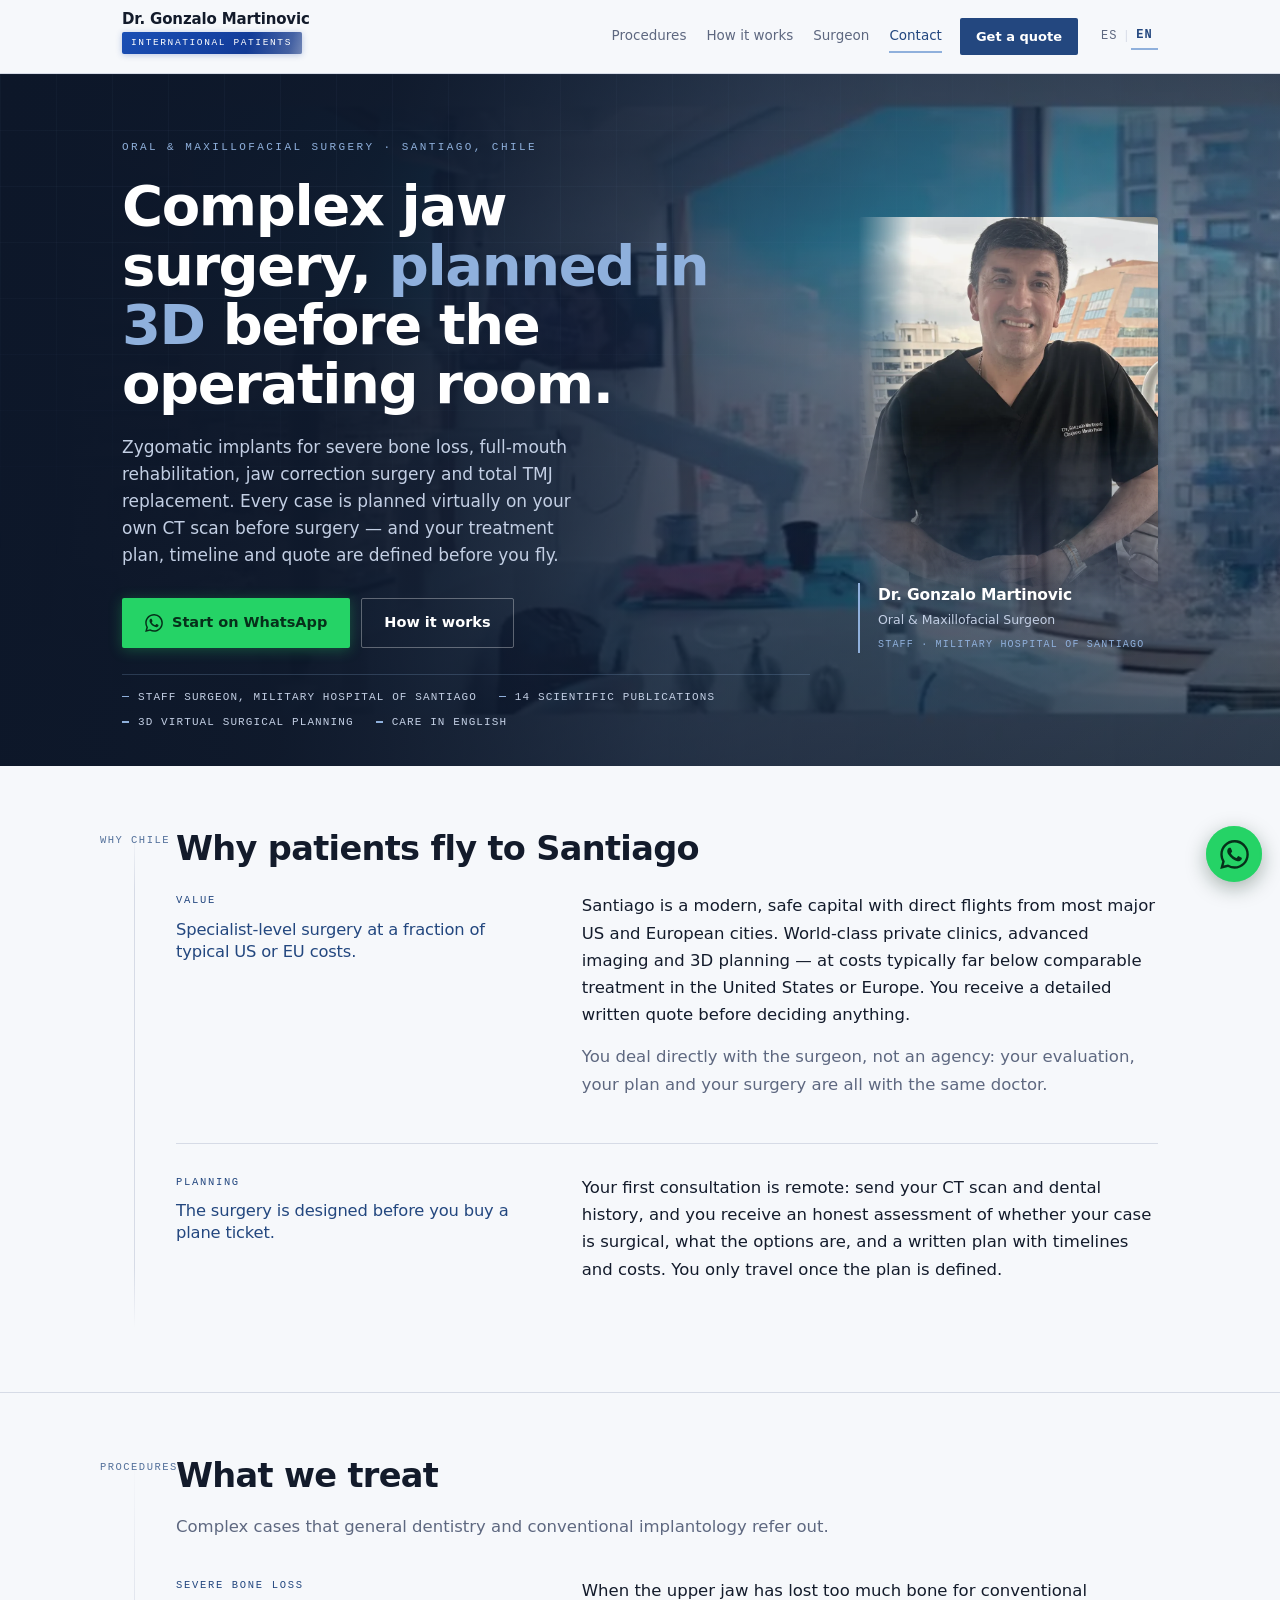
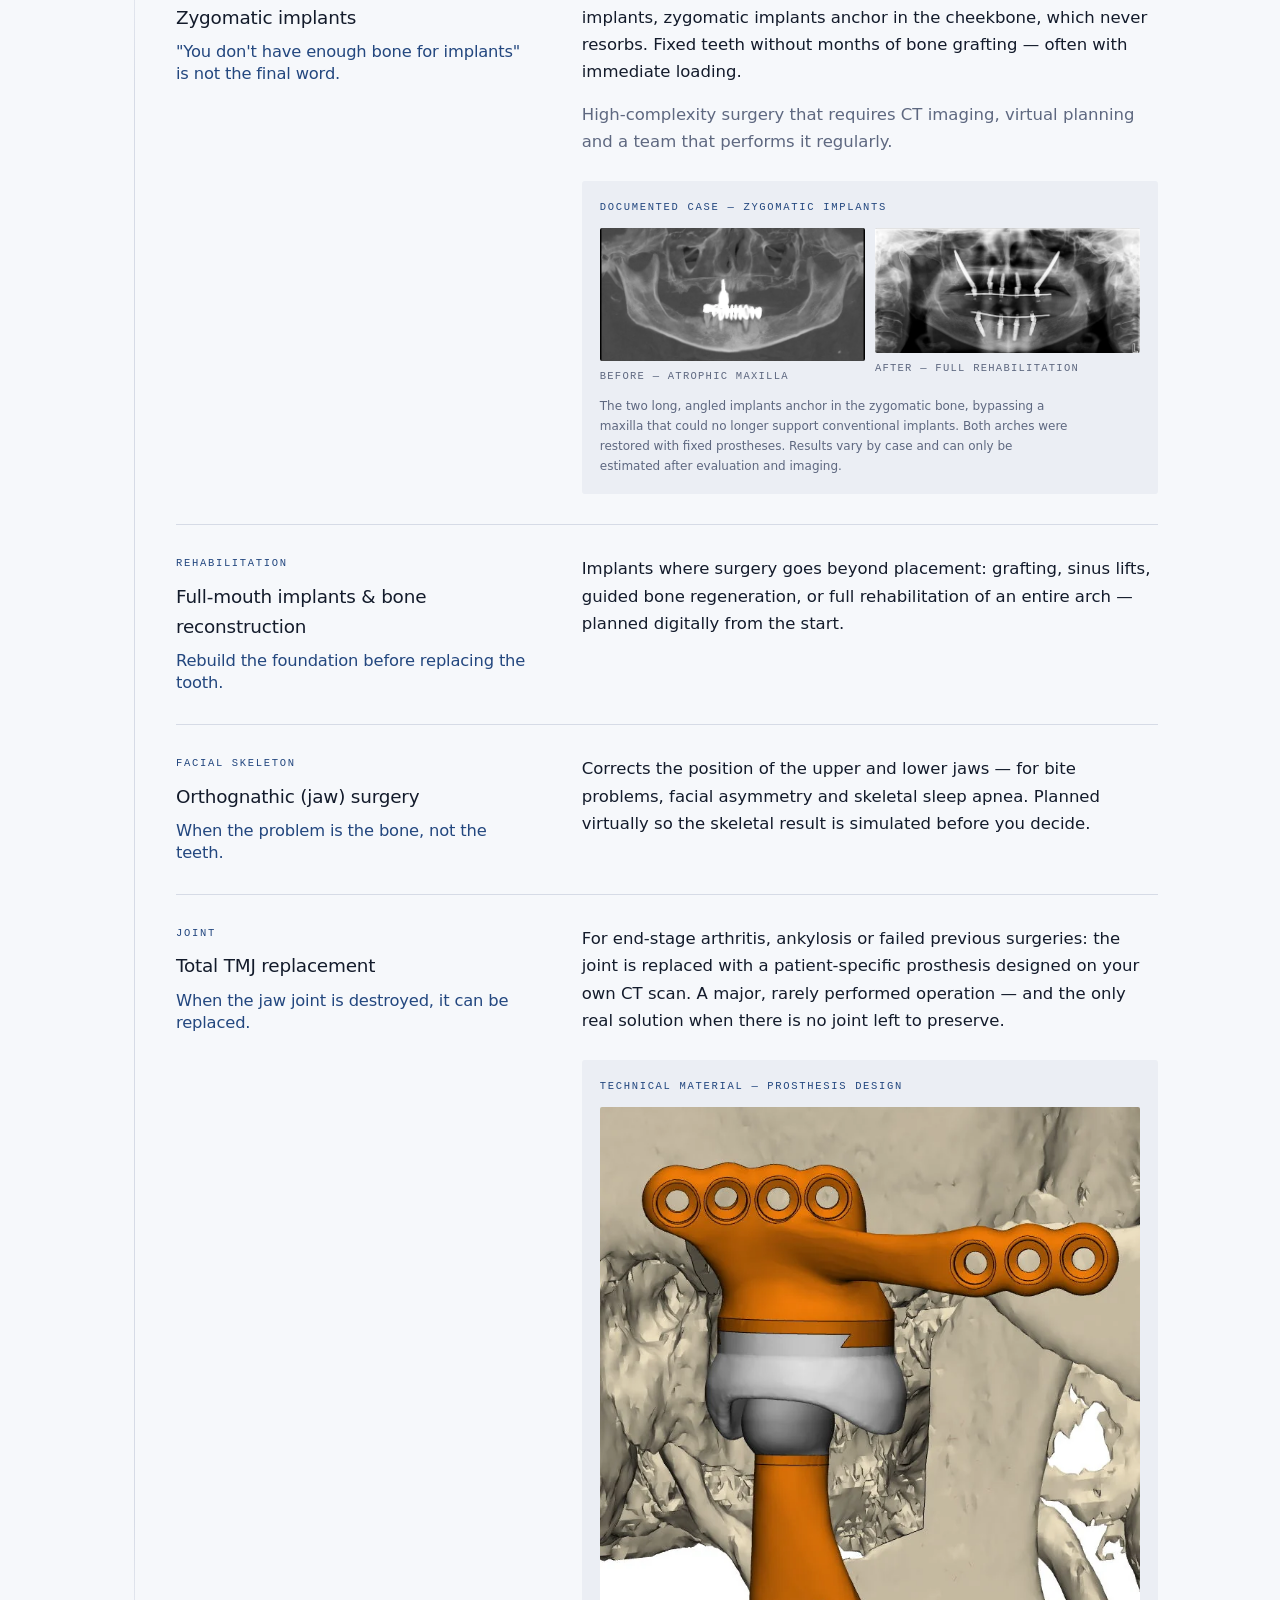
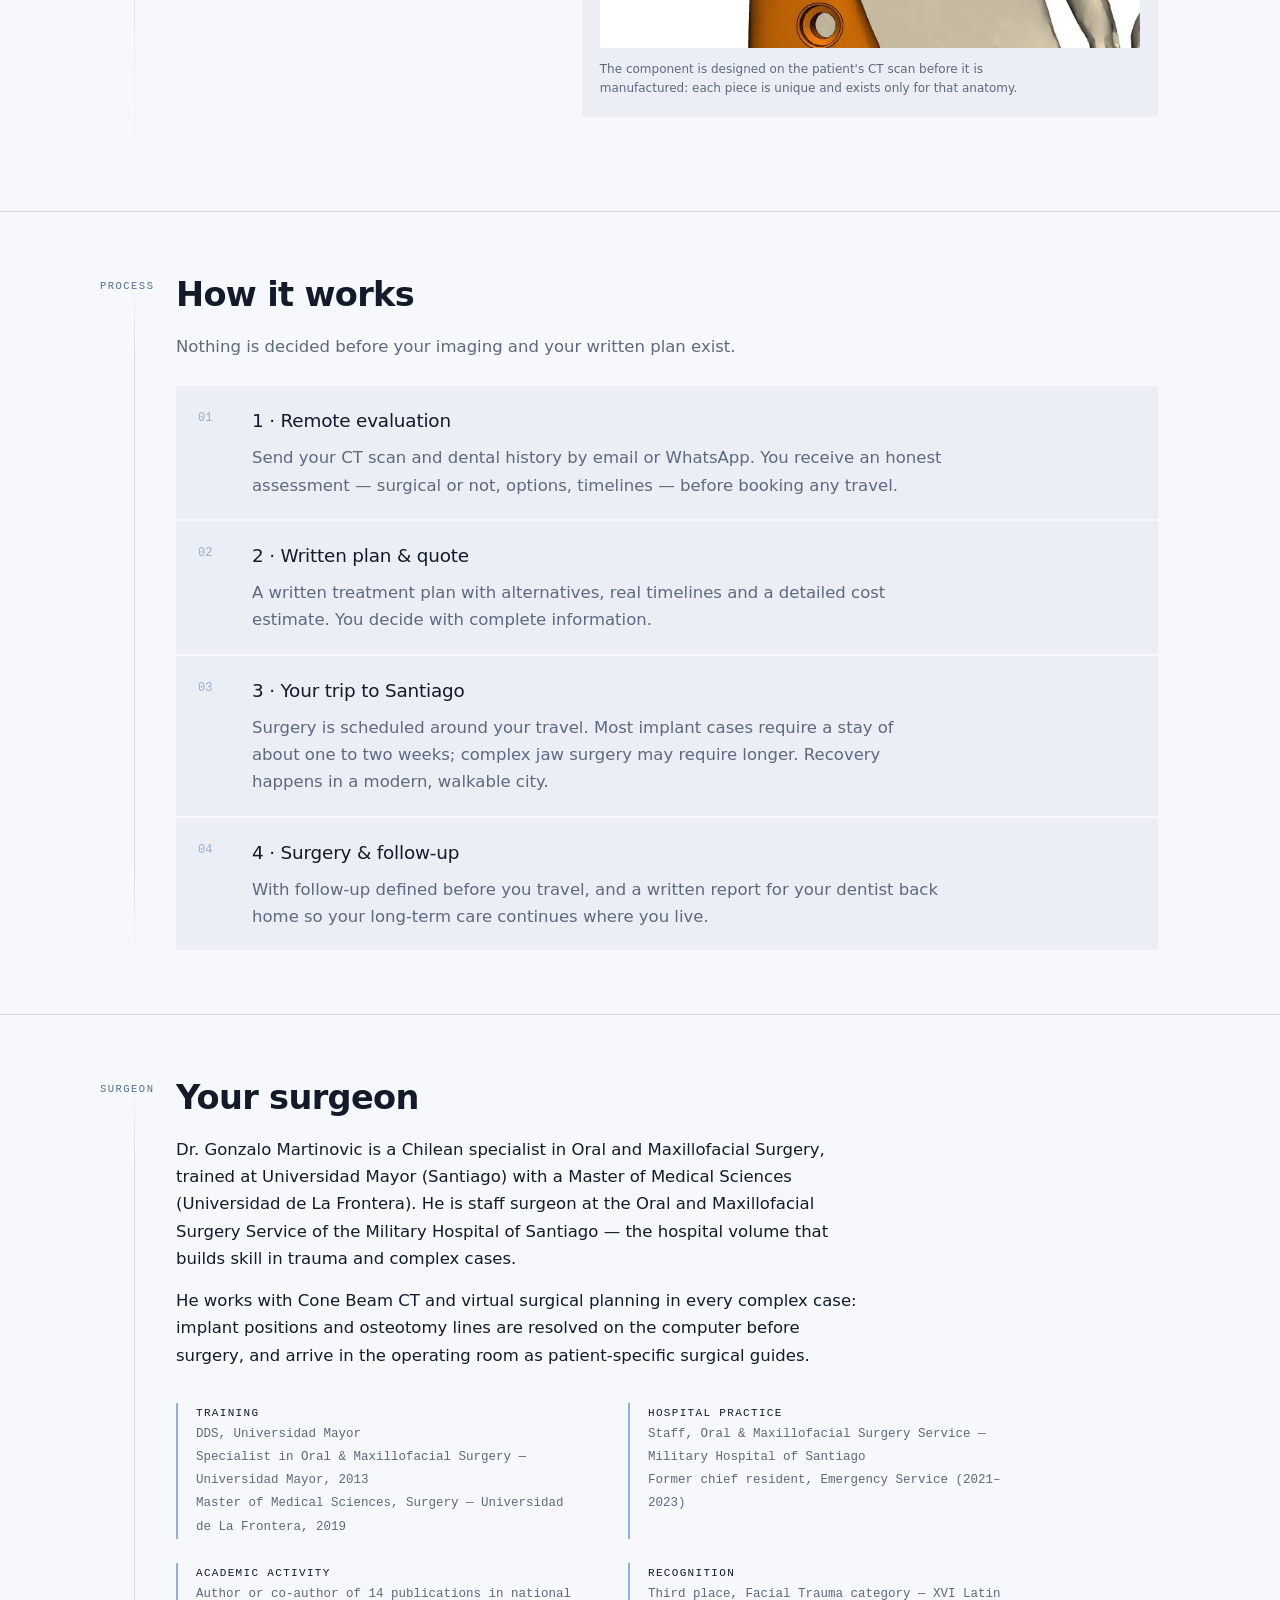
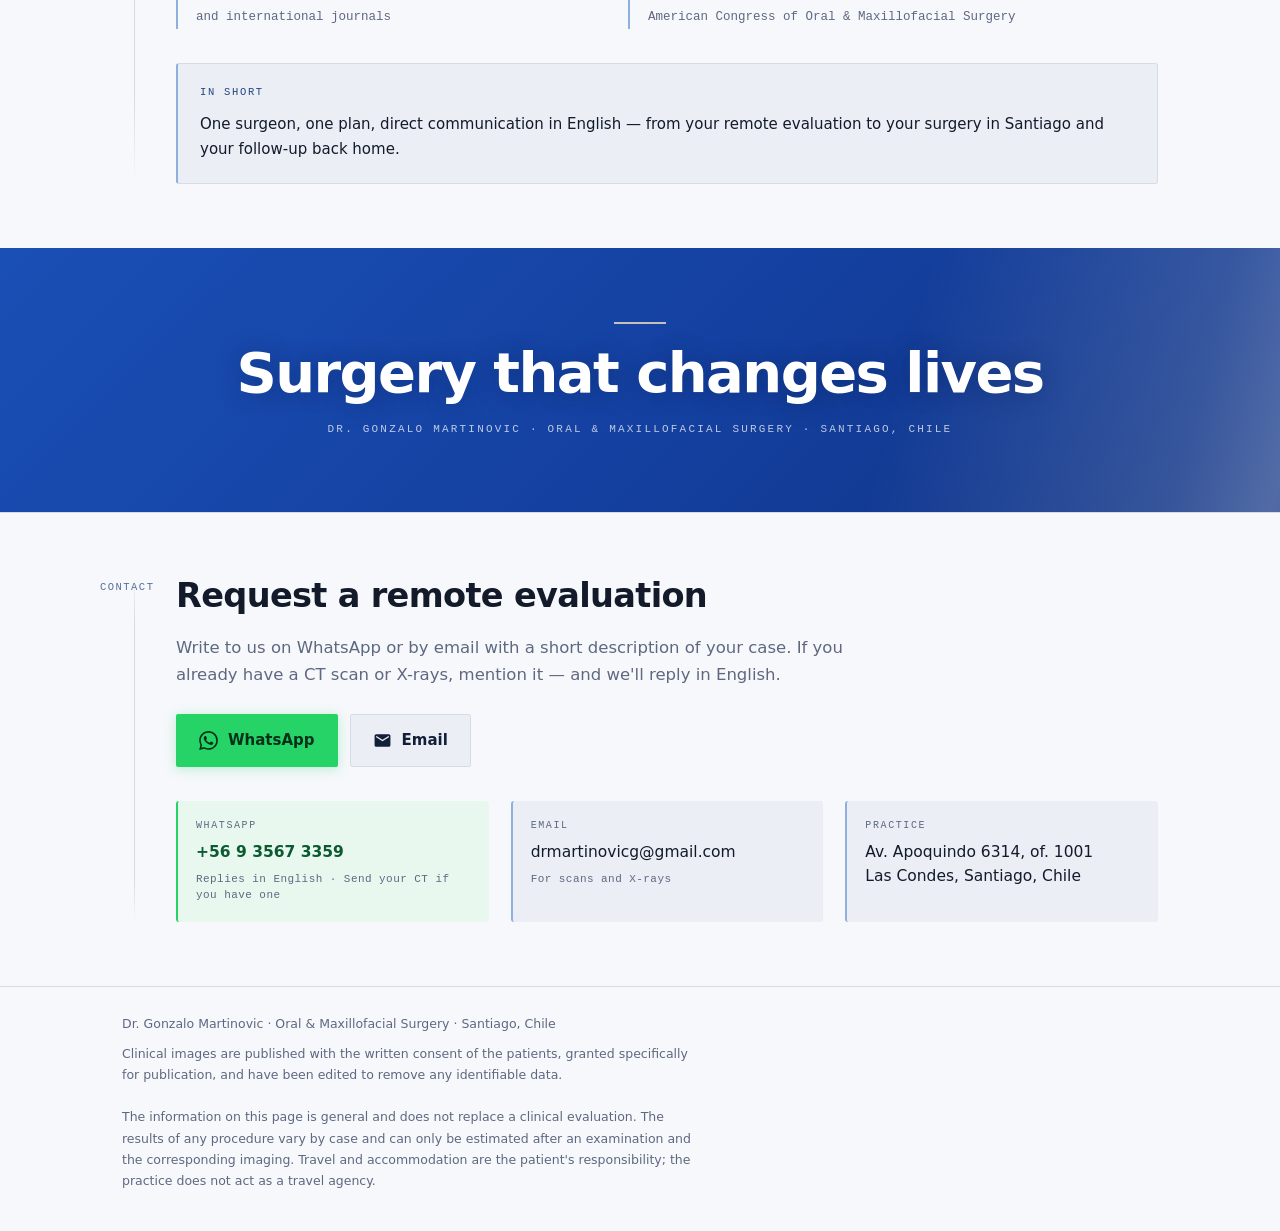
==== commit 2ccf527c: "Add files via upload" ====
--- a/en/index.html
+++ b/en/index.html
@@ -1208,17 +1208,7 @@
 <!-- ===== BOTON WHATSAPP CON CAPTURA DE LEAD (Dr. Martinovic) ===== -->
 <!-- Pegar ESTE BLOQUE COMPLETO justo antes del </body> de la página -->
 <style>
-  * { margin: 0; padding: 0; box-sizing: border-box; }
-  body {
-    font-family: 'Segoe UI', Arial, sans-serif;
-    background: #f0f2f5;
-    display: flex;
-    flex-direction: column;
-    align-items: center;
-    justify-content: center;
-    min-height: 100vh;
-    padding: 24px;
-  }
+  /* NOTE: no global rules (* or body) so the site design is not altered */
   .demo-nota {
     background: #fff3cd;
     border: 1px solid #ffc107;
@@ -1349,16 +1339,16 @@
 <div class="modal-fondo" id="modalFondo">
   <div class="modal-caja">
     <button class="cerrar" id="btnCerrar" type="button" aria-label="Cerrar">×</button>
-    <h2>Dejanos tus datos 👋</h2>
-    <p class="sub">Completá y te abrimos WhatsApp con el mensaje listo.</p>
+    <h2>Déjanos tus datos 👋</h2>
+    <p class="sub">Completa el formulario y te abrimos WhatsApp con el mensaje listo.</p>
     <form id="formLead" novalidate>
       <div class="campo">
         <label for="nombre">Nombre y apellido *</label>
-        <input type="text" id="nombre" name="nombre" required placeholder="Ej.: María Pérez">
+        <input type="text" id="nombre" name="nombre" required placeholder="Ej.: María González">
       </div>
       <div class="campo">
         <label for="telefono">Tu WhatsApp *</label>
-        <input type="tel" id="telefono" name="telefono" required placeholder="Ej.: 11 5555 5555">
+        <input type="tel" id="telefono" name="telefono" required placeholder="Ej.: 9 5555 5555">
       </div>
       <div class="campo">
         <label for="motivo">Motivo</label>
@@ -1370,7 +1360,7 @@
       </div>
       <button type="submit" class="btn-enviar" id="btnEnviar">Abrir WhatsApp</button>
       <div class="estado" id="estadoMsg"></div>
-      <p class="legal">Al continuar aceptás que usemos tus datos para contactarte sobre tu consulta.</p>
+      <p class="legal">Al continuar aceptas que usemos tus datos para contactarte sobre tu consulta.</p>
     </form>
   </div>
 </div>
@@ -1404,7 +1394,7 @@
   const motivo   = document.getElementById('motivo').value;
 
   if (!nombre || !telefono) {
-    mostrarEstado('error', 'Completá nombre y teléfono para continuar.');
+    mostrarEstado('error', 'Completa nombre y teléfono para continuar.');
     return;
   }
 
